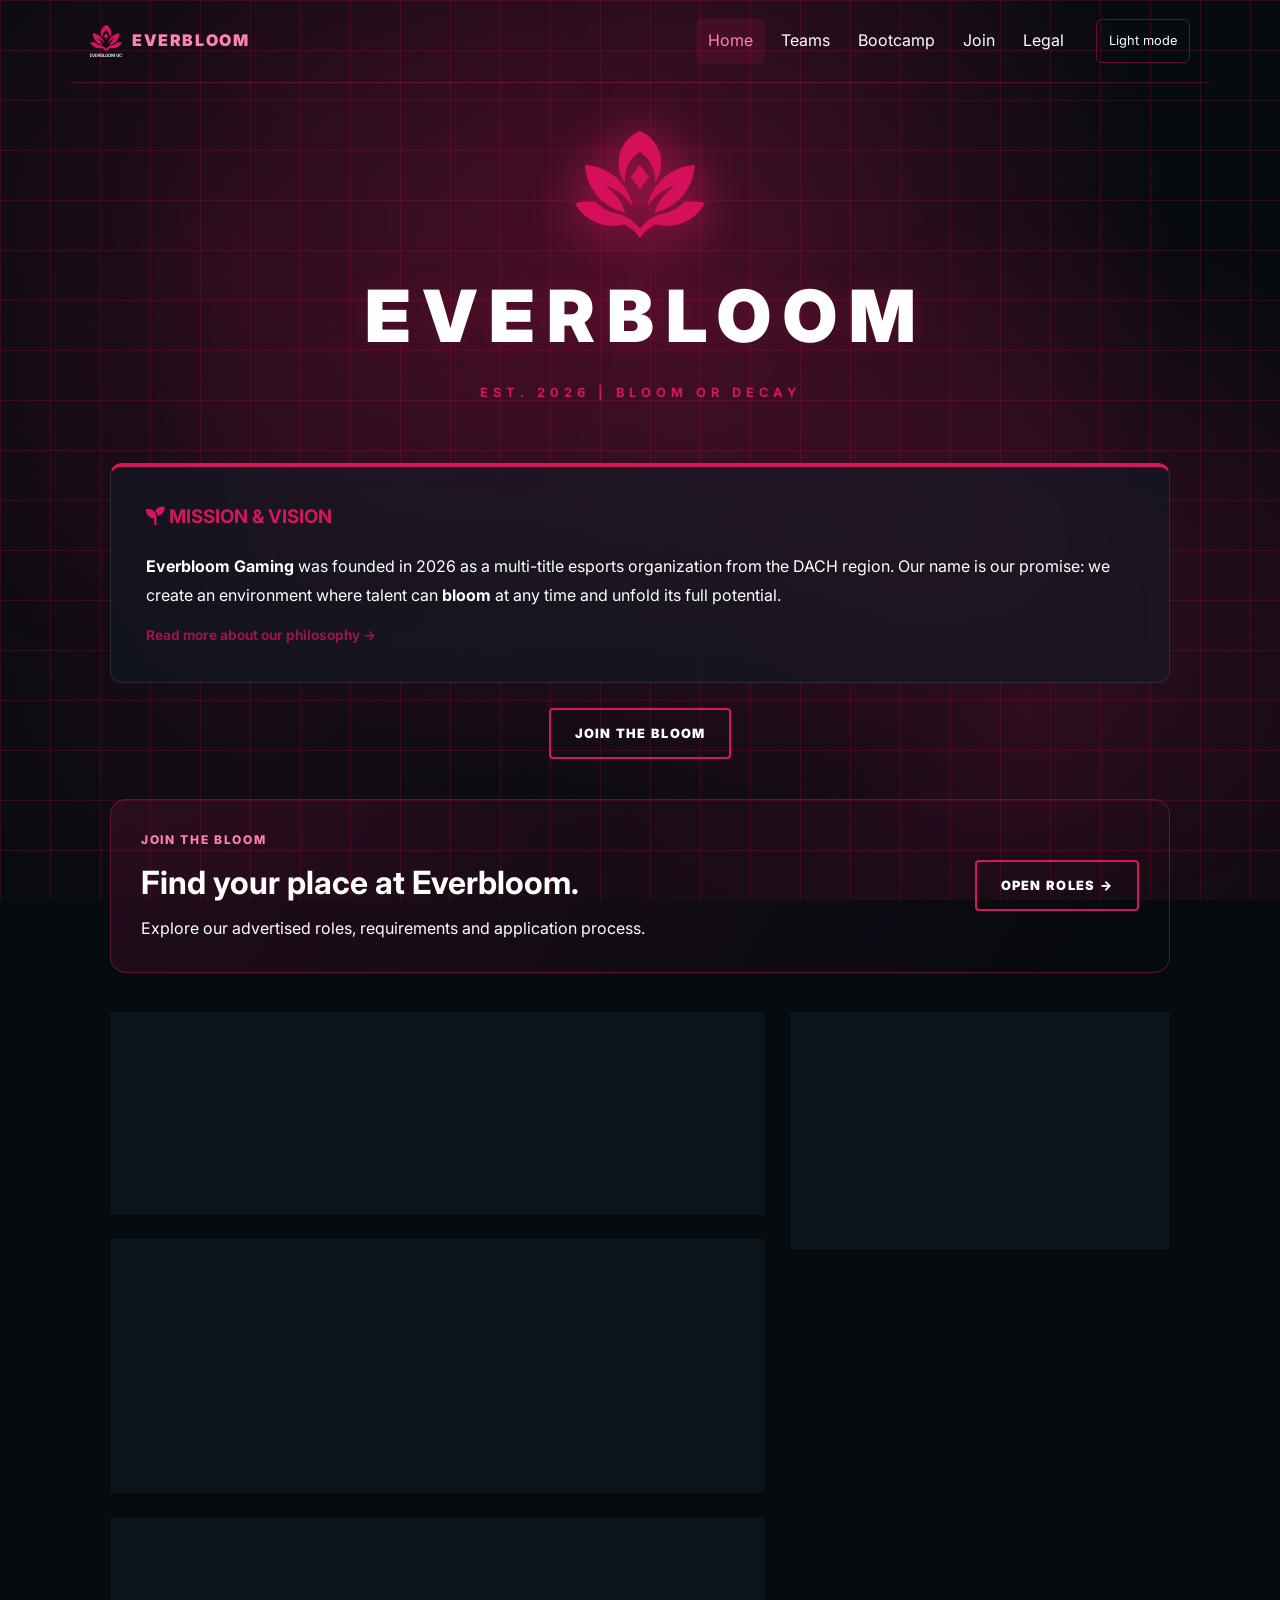
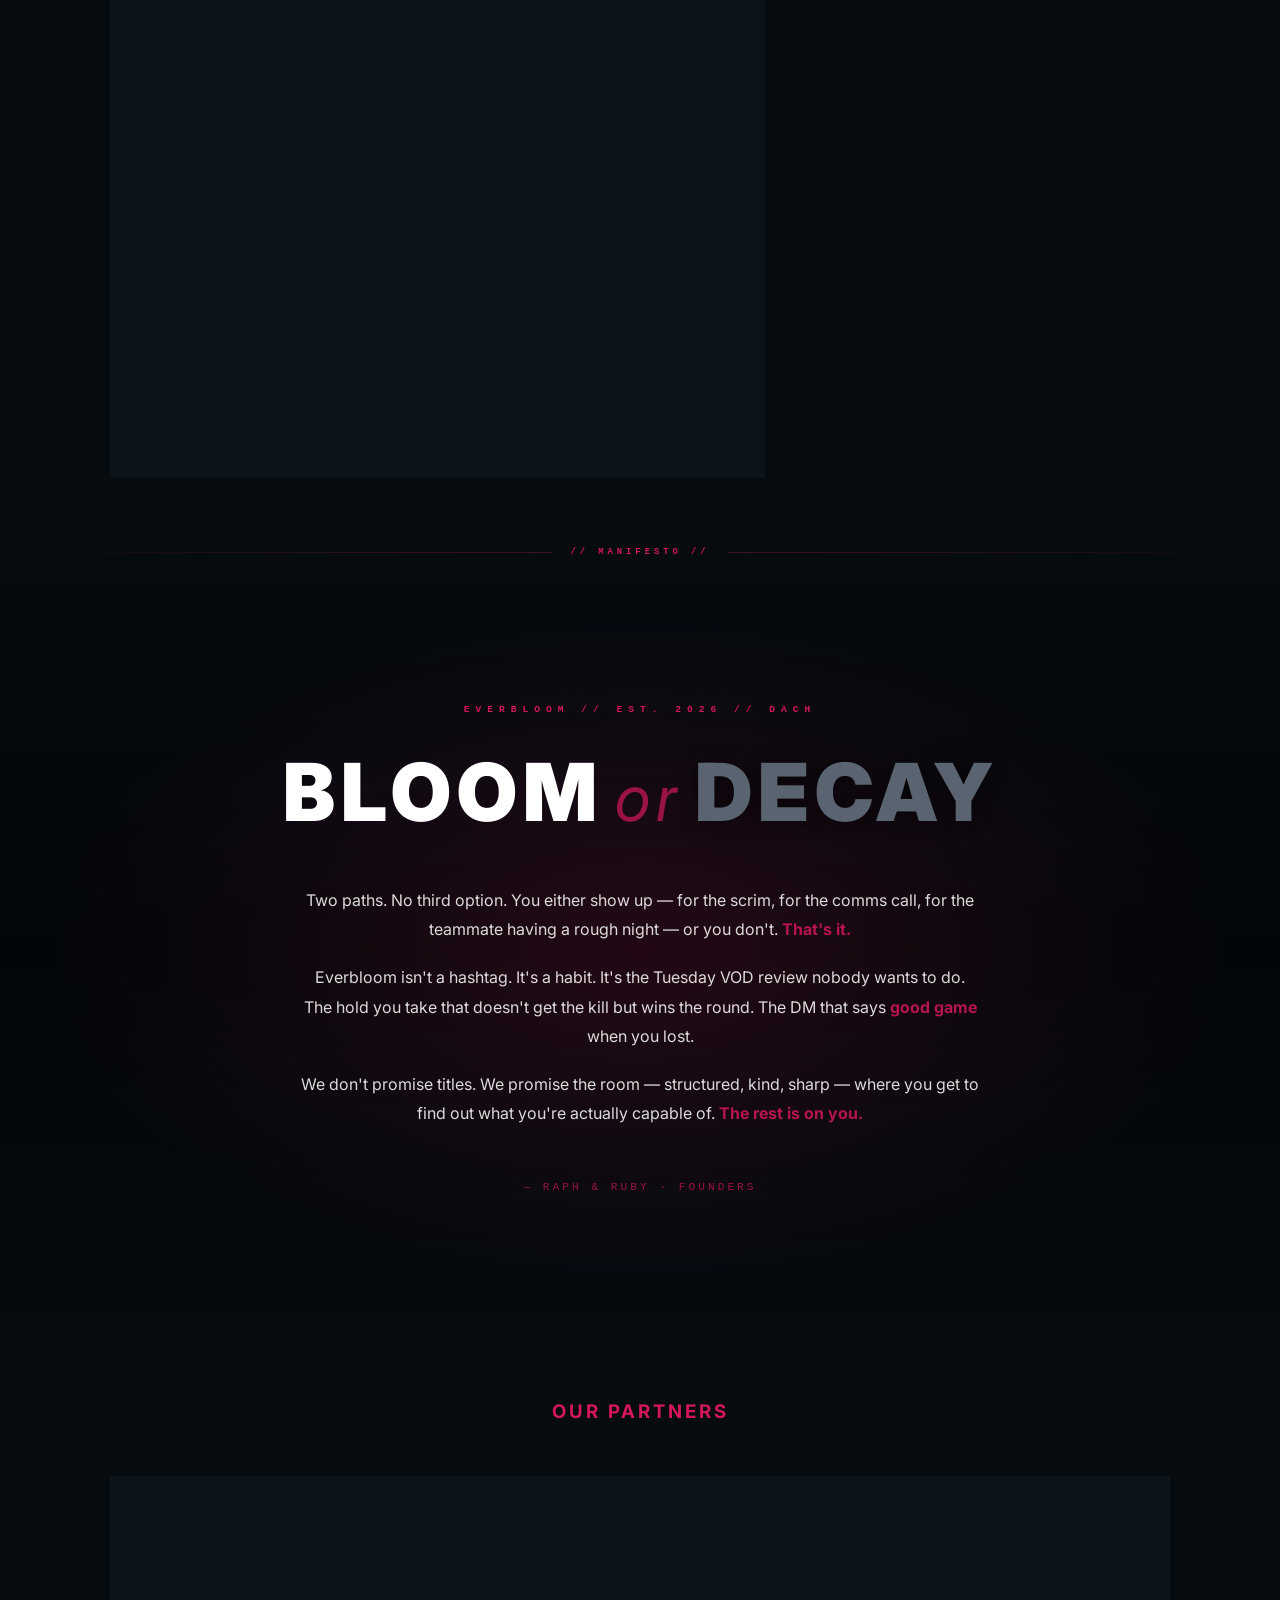
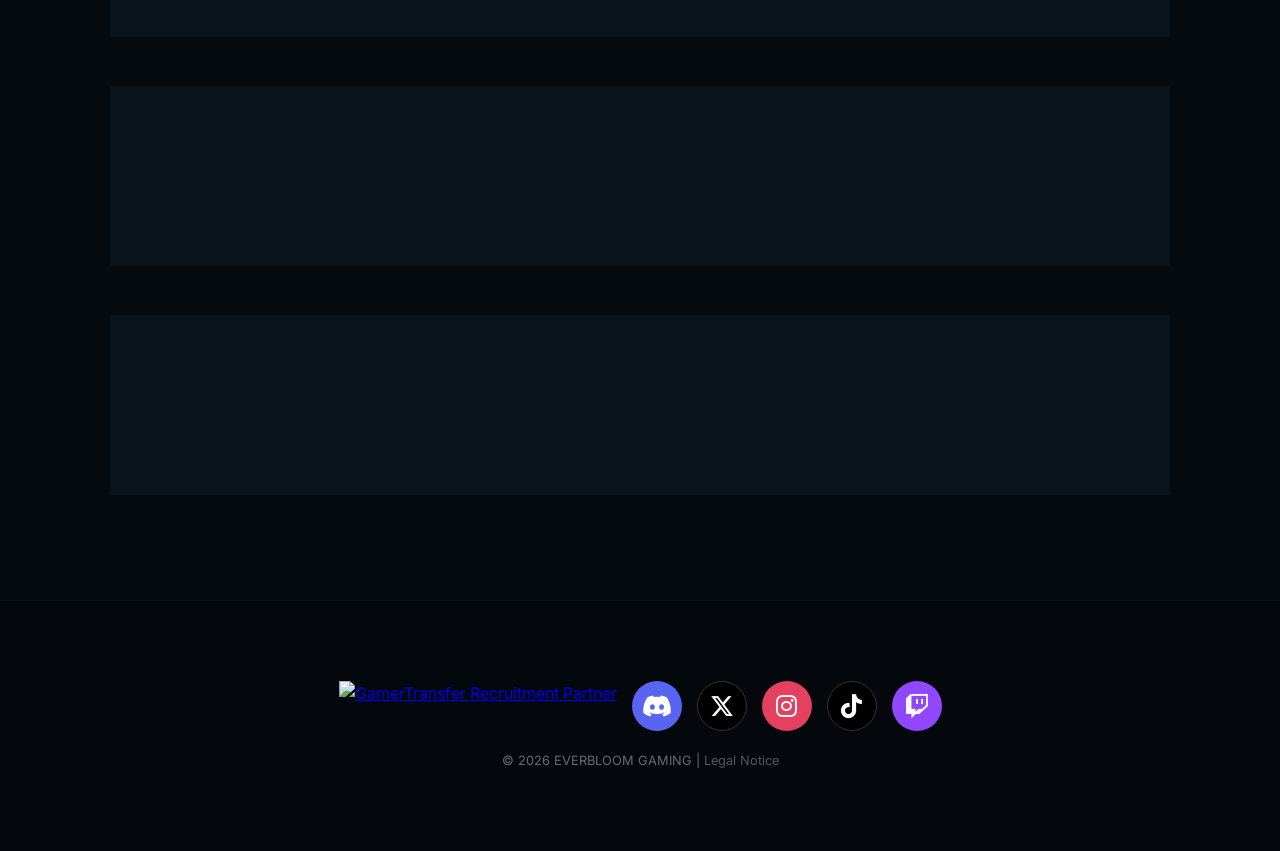
==== index.html @ 2a45d88b "Update fetch request payload structure Refactor payload structure for fetch request in index.html." ====
<!DOCTYPE html>

<html lang="en">
<head>
<meta charset="utf-8"/>
<meta content="width=device-width, initial-scale=1.0" name="viewport"/>
<meta content="EVERBLOOM — a growing esports org from the DACH region. Competing in Valorant,  and beyond. Join the Bloom." name="description"/>
<meta content="#d4175b" name="theme-color"/>
<title>EVERBLOOM | Esports Org 🌸</title>
<link href="everbloomlogo.svg" rel="icon" type="image/svg+xml"/>
<link href="everbloomlogo.svg" rel="shortcut icon"/>
<link href="everbloomlogo.svg" rel="apple-touch-icon"/>
<link href="https://fonts.googleapis.com" rel="preconnect"/>
<link crossorigin="" href="https://fonts.gstatic.com" rel="preconnect"/>
<link href="https://cdnjs.cloudflare.com" rel="preconnect"/>
<link href="https://cdnjs.cloudflare.com/ajax/libs/font-awesome/6.5.1/css/all.min.css" rel="stylesheet"/>
<link href="https://fonts.googleapis.com/css2?family=Inter:wght@400;700;900&amp;display=swap" rel="stylesheet"/>
<style>
:root {
    --primary: #d4175b;
    --bg: #060b10;
    --card-bg: rgba(17, 27, 36, 0.6);
    --text: #ffffff;
    --nav-bg: rgba(6, 11, 16, 0.98);
    --card-gradient: #060b10;
    --card-gradient-mobile: #050810;
    --player-card-bg: #050810;
    --footer-bg: rgba(0,0,0,0.3);
    --footer-border: rgba(255,255,255,0.05);
    --bottom-nav-bg: rgba(6, 11, 16, 0.97);
    --bottom-nav-border: rgba(212, 23, 91, 0.3);
    --bottom-nav-text: rgba(255,255,255,0.5);
    --splash-bg: #060b10;
    --splash-text: #ffffff;
    --link-icon-color: white;
    --grid-opacity: 0.18;
    --grid-radial1: 0.35;
    --grid-radial2: 0.15;
    --grid-radial3: 0.10;
    --video-overlay: rgba(6,11,16,0.95);
    --color-x: #000000;
    --color-insta: #E4405F;
    --color-tiktok: #000000;
    --color-twitch: #9146FF;
    --color-discord: #5865F2;
    --rank-bronze: #824a33;
    --rank-silver: #ced4da;
    --rank-gold: #ffcf4b;
    --rank-ascendant: #22a970;
    --rank-immortal: #b92f41;
    --rank-diamond: #b784f2;
    --rank-platinum: #38b6ff;
    --rank-radiant: #ffeaae;
    --rank-diamond-glow: rgba(183, 132, 242, 0.5);
}

[data-theme="light"] {
    --bg: #faf5f7;
    --card-bg: rgba(255, 255, 255, 0.9);
    --text: #1a0a12;
    --nav-bg: rgba(250, 245, 247, 0.98);
    --card-gradient: #faf5f7;
    --card-gradient-mobile: #f9f0f5;
    --player-card-bg: #f0e4ec;
    --footer-bg: rgba(212, 23, 91, 0.04);
    --footer-border: rgba(212, 23, 91, 0.12);
    --bottom-nav-bg: rgba(250, 245, 247, 0.97);
    --bottom-nav-border: rgba(212, 23, 91, 0.2);
    --bottom-nav-text: rgba(26, 10, 18, 0.45);
    --splash-bg: #faf5f7;
    --splash-text: #1a0a12;
    --link-icon-color: #2a1020;
    --grid-opacity: 0.07;
    --grid-radial1: 0.10;
    --grid-radial2: 0.05;
    --grid-radial3: 0.04;
    --video-overlay: rgba(250,245,247,0.93);
}

body, .nav-overlay, .player-card, footer, #bottom-nav, #splash { transition: background 0.35s ease, background-color 0.35s ease, color 0.35s ease; }

* { box-sizing: border-box; margin: 0; padding: 0; }
html { scroll-behavior: smooth; }

body {
    width: 100%; overflow-x: hidden; background-color: var(--bg);
    color: var(--text); font-family: 'Inter', sans-serif;
    background-image:
        linear-gradient(rgba(212, 23, 91, var(--grid-opacity)) 1px, transparent 1px),
        linear-gradient(90deg, rgba(212, 23, 91, var(--grid-opacity)) 1px, transparent 1px),
        radial-gradient(circle at 50% 30%, rgba(212, 23, 91, var(--grid-radial1)) 0%, transparent 60%),
        radial-gradient(circle at 80% 80%, rgba(212, 23, 91, var(--grid-radial2)) 0%, transparent 40%),
        radial-gradient(circle at 20% 70%, rgba(212, 23, 91, var(--grid-radial3)) 0%, transparent 35%);
    background-size: 50px 50px, 50px 50px, 100% 100%, 100% 100%, 100% 100%;
    background-attachment: fixed;
}

body::before {
    content: ""; position: fixed; top: 0; left: 0; width: 100%; height: 100%;
    background: radial-gradient(circle at 15% 25%, rgba(212, 23, 91, 0.12) 0%, transparent 35%),
                radial-gradient(circle at 85% 60%, rgba(212, 23, 91, 0.10) 0%, transparent 30%);
    animation: orb-pulse 12s ease-in-out infinite alternate;
    pointer-events: none; z-index: -1;
}
@keyframes orb-pulse { 0% { opacity: 0.5; transform: scale(1); } 100% { opacity: 1; transform: scale(1.08); } }

body::after {
    content: ""; position: fixed; top: 0; left: 0; width: 100%; height: 100%;
    background: linear-gradient(to bottom, transparent 0%, rgba(212, 23, 91, 0.07) 50%, transparent 100%);
    background-size: 100% 180px; animation: scanline 10s linear infinite;
    pointer-events: none; z-index: 999;
}
@keyframes scanline { 0% { background-position: 0 -180px; } 100% { background-position: 0 100vh; } }

::-webkit-scrollbar { width: 8px; }
::-webkit-scrollbar-track { background: var(--bg); }
::-webkit-scrollbar-thumb { background: var(--primary); border-radius: 10px; }

#video-bg { position: fixed; top: 50%; left: 50%; min-width: 100%; min-height: 100%; z-index: -2; transform: translateX(-50%) translateY(-50%); object-fit: cover; filter: brightness(0.12); }
.video-overlay { position: fixed; top: 0; left: 0; width: 100%; height: 100%; background: radial-gradient(circle, rgba(6,11,16,0.1), var(--video-overlay)); z-index: -1; }
#particle-canvas { position: fixed; top: 0; left: 0; width: 100%; height: 100%; pointer-events: none; z-index: 1; }

.nav-toggle { position: fixed; top: 20px; left: 20px; z-index: 1001; background: var(--primary); border: none; width: 45px; height: 45px; border-radius: 5px; cursor: pointer; display: flex; flex-direction: column; align-items: center; justify-content: center; gap: 5px; }
.nav-toggle span { display: block; width: 22px; height: 2px; background: white; transition: 0.3s cubic-bezier(0.4, 0, 0.2, 1); position: relative; }
.nav-toggle.open span:nth-child(1) { transform: translateY(7px) rotate(45deg); }
.nav-toggle.open span:nth-child(2) { opacity: 0; transform: translateX(-10px); }
.nav-toggle.open span:nth-child(3) { transform: translateY(-7px) rotate(-45deg); }

.nav-overlay { position: fixed; top: 0; left: -300px; width: 280px; height: 100vh; background: var(--nav-bg); backdrop-filter: blur(25px); z-index: 1000; transition: left 0.5s ease, background 0.35s ease; display: flex; flex-direction: column; padding: 100px 30px 40px; border-right: 1px solid rgba(212, 23, 91, 0.2); }
.nav-overlay.active { left: 0; }
.nav-overlay a { font-size: 1.5rem; color: var(--text); text-decoration: none; text-transform: uppercase; font-weight: 900; margin: 15px 0; cursor: pointer; transition: color 0.3s ease, transform 0.3s ease; letter-spacing: 2px; }
.nav-overlay a:hover { color: var(--primary); text-shadow: 0 0 15px var(--primary); transform: translateX(10px); }
.nav-overlay a.nav-active { color: var(--primary); text-shadow: 0 0 15px var(--primary); }

#theme-toggle { position: fixed; top: 20px; right: 20px; z-index: 1002; background: var(--primary); border: none; width: 45px; height: 45px; border-radius: 50%; cursor: pointer; display: flex; align-items: center; justify-content: center; color: white; font-size: 1.1rem; box-shadow: 0 0 15px rgba(212, 23, 91, 0.4); transition: transform 0.3s, box-shadow 0.3s; }
#theme-toggle:hover { transform: scale(1.1) rotate(20deg); box-shadow: 0 0 25px var(--primary); }

header { padding: 100px 20px 40px; display: flex; flex-direction: column; align-items: center; justify-content: center; text-align: center; width: 100%; }
.logo-main { width: 130px; filter: drop-shadow(0 0 25px var(--primary)); margin-bottom: 20px; transition: transform 0.3s ease; cursor: pointer; display: block; }

.glitch-text { font-size: clamp(2.5rem, 8vw, 4.5rem); font-weight: 900; text-transform: uppercase; position: relative; display: inline-block; letter-spacing: 12px; padding-left: 12px; color: var(--text); animation: glitch 500ms infinite; margin: 0 auto; }
@keyframes glitch {
    0%   { text-shadow: 0.05em 0 0 rgba(255,0,0,0.75), -0.05em -0.025em 0 rgba(0,255,0,0.75), -0.025em 0.05em 0 rgba(0,0,255,0.75); }
    14%  { text-shadow: 0.05em 0 0 rgba(255,0,0,0.75), -0.05em -0.025em 0 rgba(0,255,0,0.75), -0.025em 0.05em 0 rgba(0,0,255,0.75); }
    15%  { text-shadow: -0.05em -0.025em 0 rgba(255,0,0,0.75), 0.025em 0.025em 0 rgba(0,255,0,0.75), -0.05em -0.05em 0 rgba(0,0,255,0.75); }
    49%  { text-shadow: -0.05em -0.025em 0 rgba(255,0,0,0.75), 0.025em 0.025em 0 rgba(0,255,0,0.75), -0.05em -0.05em 0 rgba(0,0,255,0.75); }
    50%  { text-shadow: 0.025em 0.05em 0 rgba(255,0,0,0.75), 0.05em 0 0 rgba(0,255,0,0.75), 0 -0.05em 0 rgba(0,0,255,0.75); }
    99%  { text-shadow: 0.025em 0.05em 0 rgba(255,0,0,0.75), 0.05em 0 0 rgba(0,255,0,0.75), 0 -0.05em 0 rgba(0,0,255,0.75); }
    100% { text-shadow: -0.025em 0 0 rgba(255,0,0,0.75), -0.025em -0.025em 0 rgba(0,255,0,0.75), -0.025em -0.05em 0 rgba(0,255,0,0.75); }
}

.container { max-width: 1100px; margin: auto; padding: 20px; }
.info-card { background: var(--card-bg); padding: 35px; border-radius: 12px; border: 1px solid rgba(255, 255, 255, 0.1); border-top: 4px solid var(--primary); margin-bottom: 25px; backdrop-filter: blur(15px); transition: background 0.35s ease; }
.info-card h3 { margin-top: 0; color: var(--primary); text-transform: uppercase; margin-bottom: 20px; }
[data-theme="light"] .info-card { border-color: rgba(212, 23, 91, 0.15); }

.apply-container { text-align: center; margin: 20px 0 40px; }
.apply-btn { display: inline-block; background: transparent; color: var(--text); padding: 18px 45px; border-radius: 4px; text-decoration: none; font-weight: 900; text-transform: uppercase; letter-spacing: 3px; transition: background 0.4s, color 0.4s, box-shadow 0.4s, transform 0.4s; border: 2px solid var(--primary); cursor: pointer; }
.apply-btn:hover { background: var(--primary); color: white !important; box-shadow: 0 0 35px var(--primary); transform: scale(1.05); }

.home-grid { display: grid; grid-template-columns: 1fr 380px; gap: 25px; align-items: start; }
@media (max-width: 1000px) { .home-grid { grid-template-columns: 1fr; } }

.partners-list { display: flex; flex-direction: column; gap: 25px; width: 100%; }
.partner-card-long { display: flex; align-items: center; justify-content: space-between; gap: 30px; text-align: left; }
@media (max-width: 768px) { .partner-card-long { flex-direction: column; text-align: center; } }

.roster-grid-container { display: flex; flex-direction: column; gap: 20px; align-items: center; width: 100%; }
.roster-row-top, .roster-row-bottom { display: grid; grid-template-columns: repeat(3, 1fr); gap: 20px; width: 100%; }
.roster-2nd-row { grid-template-columns: repeat(2, 1fr); width: 66%; }
.raph-container { display:grid; grid-template-columns:1fr; gap:20px; width:33%; margin:0 auto; }
@media (max-width: 850px) { .raph-container { width:100%; } }
@media (max-width: 768px) { .roster-teaser-grid { grid-template-columns: 1fr !important; } }

@media (max-width: 850px) { .roster-row-top, .roster-row-bottom, .roster-2nd-row { grid-template-columns: 1fr; width: 100%; } }

.management-grid { display: grid; grid-template-columns: repeat(auto-fit, minmax(280px, 1fr)); gap: 30px; width: 100%; max-width: 900px; justify-items: center; }

.player-card { background: var(--player-card-bg); border-radius: 10px; min-height: 420px; position: relative; overflow: hidden; border: 1px solid rgba(212, 23, 91, 0.25); transition: border-color 0.4s, box-shadow 0.4s, background 0.35s; width: 100%; isolation: isolate; box-shadow: 0 0 0 2px rgba(0,0,0,0.8), inset 0 0 40px rgba(0,0,0,0.95); }
.player-img { position: absolute; top: 0; left: 0; width: 100%; height: 100%; object-fit: cover; opacity: 0.35; z-index: 1; transition: 0.5s; }
.player-card:hover .player-img { opacity: 0.5; transform: scale(1.05); }
[data-theme="light"] .player-card { box-shadow: 0 4px 20px rgba(212,23,91,0.1), inset 0 0 40px rgba(255,255,255,0.3); }
[data-theme="light"] .player-img { opacity: 0.55; }
[data-theme="light"] .player-card:hover .player-img { opacity: 0.7; }

#reyna-special { position: absolute; top: 35%; left: 50%; transform: translate(-50%, -50%) scale(1.4); width: 100%; height: 100%; object-fit: contain; opacity: 0.45; z-index: 1; transition: 0.5s ease; }
.player-card:hover #reyna-special { transform: translate(-50%, -50%) scale(1.55); opacity: 0.6; }
[data-theme="light"] #reyna-special { opacity: 0.6; }

.card-content { position: absolute; bottom: 0; width: 100%; padding: 20px; background: linear-gradient(transparent, var(--card-gradient) 85%); z-index: 10; transition: background 0.35s ease; }
.player-links { display: flex; gap: 12px; align-items: center; margin-top: 10px; }
.tracker-icon { height: 18px; filter: brightness(1.2); transition: 0.3s; }
.player-link-icon { color: var(--link-icon-color); font-size: 1.1rem; transition: color 0.3s; text-decoration: none; }
.player-link-icon:hover { color: var(--primary); }

.rank-tag { padding: 5px 12px; border-radius: 4px; font-size: 0.7rem; border: 1px solid; font-weight: 800; display: inline-block; margin: 8px 0; text-transform: uppercase; }
.rank-bronze   { color: var(--rank-bronze);   border-color: var(--rank-bronze);   box-shadow: 0 0 10px var(--rank-bronze); }
.rank-silver   { color: var(--rank-silver);   border-color: var(--rank-silver);   box-shadow: 0 0 10px var(--rank-silver); }
.rank-gold     { color: var(--rank-gold);     border-color: var(--rank-gold);     box-shadow: 0 0 10px var(--rank-gold); }
.rank-diamond  { color: var(--rank-diamond);  border-color: var(--rank-diamond);  box-shadow: 0 0 15px var(--rank-diamond-glow); text-shadow: 0 0 5px var(--rank-diamond-glow); }
.rank-platinum { color: var(--rank-platinum); border-color: var(--rank-platinum); box-shadow: 0 0 10px var(--rank-platinum); }
.rank-ascendant{ color: var(--rank-ascendant);border-color: var(--rank-ascendant);box-shadow: 0 0 10px var(--rank-ascendant); }
.rank-immortal { color: var(--rank-immortal); border-color: var(--rank-immortal); box-shadow: 0 0 10px var(--rank-immortal); }
.rank-radiant  { color: var(--rank-radiant);  border-color: var(--rank-radiant);  box-shadow: 0 0 10px var(--rank-radiant); }

footer { text-align: center; padding: 60px 20px; background: var(--footer-bg); border-top: 1px solid var(--footer-border); }
.footer-socials { display: flex; justify-content: center; gap: 15px; margin-bottom: 20px; flex-wrap: wrap; }
.soc-link { width: 50px; height: 50px; display: flex; align-items: center; justify-content: center; border-radius: 50%; color: white; text-decoration: none; font-size: 1.5rem; transition: 0.3s; }
.sl-discord { background: var(--color-discord); }
.sl-x        { background: var(--color-x); border: 1px solid #333; }
.sl-insta    { background: var(--color-insta); }
.sl-tiktok   { background: var(--color-tiktok); border: 1px solid #333; }
.sl-twitch   { background: var(--color-twitch); }

.reveal { opacity: 0; transform: translateY(30px); transition: all 0.8s cubic-bezier(0.2, 0.8, 0.2, 1); }
.reveal.active { opacity: 1; transform: translateY(0); }
.page-section { display: block; padding: 60px 0; }
#home { min-height: 100vh; padding-top: 0; }

@media (max-width: 600px) {
    header { padding: 80px 15px 30px; }
    .logo-main { width: 90px; }
    .glitch-text { font-size: clamp(1.8rem, 11vw, 3rem); letter-spacing: 6px; }
    .container { padding: 12px; }
    .info-card { padding: 20px 16px; }
    .apply-btn { padding: 14px 28px; font-size: 0.8rem; letter-spacing: 2px; }
    .home-grid { grid-template-columns: 1fr !important; gap: 15px; }
    .player-card { display: flex !important; flex-direction: row !important; min-height: 130px !important; max-height: 145px !important; overflow: hidden; }
    .player-img { position: relative !important; top: auto !important; left: auto !important; width: 120px !important; height: 145px !important; object-fit: cover !important; object-position: top center !important; flex-shrink: 0 !important; opacity: 0.95 !important; transform: none !important; }
    #reyna-special { position: relative !important; top: auto !important; left: auto !important; transform: none !important; width: 120px !important; height: 145px !important; object-fit: cover !important; object-position: top center !important; flex-shrink: 0 !important; opacity: 0.95 !important; }
    .card-content { position: relative !important; background: linear-gradient(to right, var(--card-gradient-mobile) 50%, rgba(5,8,16,0.85)) !important; display: flex !important; flex-direction: column !important; justify-content: center !important; padding: 12px 14px !important; flex: 1 !important; width: auto !important; z-index: 10; }
    .player-links { margin-top: 5px; }
    .card-content small { font-size: 0.58rem; }
    .rank-tag { font-size: 0.62rem; padding: 2px 7px; margin: 4px 0; }
    .player-card .card-content[style*="top:0"] { position: relative !important; background: linear-gradient(135deg, rgba(212,23,91,0.1), rgba(5,8,16,0.98)) !important; padding: 10px 12px !important; justify-content: center !important; min-height: 130px; }
    .player-card .card-content[style*="top:0"] .apply-btn { padding: 6px 12px !important; font-size: 0.6rem !important; margin-top: 6px !important; letter-spacing: 1px !important; }
    .player-card .card-content[style*="top:0"] div[style*="font-size:1.4rem"],
    .player-card .card-content[style*="top:0"] div[style*="font-size: 1.4rem"] { font-size: 1rem !important; }
    .player-card .card-content[style*="top:0"] div[style*="font-size:0.75rem"] { font-size: 0.65rem !important; margin-bottom: 4px !important; }
    .roster-row-top, .roster-row-bottom, .roster-2nd-row { grid-template-columns: 1fr !important; width: 100% !important; }
    .management-grid { grid-template-columns: 1fr; max-width: 100%; }
    .partner-card-long { flex-direction: column; text-align: center; gap: 15px; }
    .partner-card-long img { max-width: 130px !important; }
    .footer-socials { gap: 10px; }
    .soc-link { width: 42px; height: 42px; font-size: 1.2rem; }
    .page-section { padding: 40px 0; }
    .nav-overlay { width: 100%; left: -100%; }
    .nav-overlay.active { left: 0; }
    .nav-overlay a { font-size: 1.3rem; }
    #theme-toggle { width: 38px; height: 38px; font-size: 0.9rem; top: 16px; right: 16px; }
}

@media (max-width: 600px) {
    [data-theme="light"] .card-content { background: linear-gradient(to right, var(--card-gradient-mobile) 50%, rgba(250,245,247,0.85)) !important; }
    [data-theme="light"] .player-card .card-content[style*="top:0"] { background: linear-gradient(135deg, rgba(212,23,91,0.08), rgba(250,245,247,0.98)) !important; }
}

/* ========== NEW SPLASH WITH PETALS ========== */
#splash { position: fixed; inset: 0; z-index: 9999; background: radial-gradient(ellipse at 50% 50%, #1a0a16 0%, #060b10 70%); display: flex; flex-direction: column; align-items: center; justify-content: center; transition: opacity 0.8s ease, visibility 0.8s ease; }
#splash.hidden { opacity: 0; visibility: hidden; }
#splash canvas { position: absolute; inset: 0; z-index: 1; }
#splash .vign { position: absolute; inset: 0; z-index: 2; pointer-events: none; background: radial-gradient(circle at 50% 50%, transparent 30%, rgba(0, 0, 0, .55) 100%); }
#splash .splash-center { position: relative; z-index: 5; display: flex; flex-direction: column; align-items: center; opacity: 0; animation: splash-fade-in 1.4s .4s forwards; }
#splash .splash-logo { width: 120px; filter: drop-shadow(0 0 40px var(--primary)); animation: splash-bloom 1.6s cubic-bezier(.2, .8, .2, 1) .2s both; }
#splash .splash-title { font-size: 2.5rem; margin-top: 28px; letter-spacing: 14px; font-weight: 900; text-transform: uppercase; opacity: 0; animation: splash-up .8s .8s forwards; }
#splash .splash-sub { color: var(--primary); letter-spacing: 5px; font-weight: bold; font-size: 0.8rem; margin-top: 12px; opacity: 0; animation: splash-up .8s 1s forwards; }
#splash .splash-bar { width: 240px; height: 3px; background: rgba(212, 23, 91, .15); margin-top: 30px; border-radius: 2px; overflow: hidden; opacity: 0; animation: splash-up .5s 1.2s forwards; }
#splash .splash-bar::after { content: ""; display: block; height: 100%; width: 0; background: var(--primary); box-shadow: 0 0 12px var(--primary); animation: splash-load 1.8s 1.3s ease-out forwards; }
@keyframes splash-bloom { 0% { transform: scale(.3) rotate(-30deg); opacity: 0; filter: drop-shadow(0 0 0 var(--primary)); } 60% { transform: scale(1.1) rotate(8deg); opacity: 1; } 100% { transform: scale(1) rotate(0); } }
@keyframes splash-fade-in { to { opacity: 1; } }
@keyframes splash-up { from { opacity: 0; transform: translateY(8px); } to { opacity: 1; transform: translateY(0); } }
@keyframes splash-load { to { width: 100%; } }

#back-to-top { position: fixed; bottom: 90px; right: 20px; z-index: 1002; width: 44px; height: 44px; border-radius: 50%; background: var(--primary); border: none; color: white; font-size: 1.2rem; cursor: pointer; display: flex; align-items: center; justify-content: center; opacity: 0; transform: translateY(20px); transition: 0.3s ease; pointer-events: none; box-shadow: 0 0 15px var(--primary); }
#back-to-top.visible { opacity: 1; transform: translateY(0); pointer-events: all; }
#back-to-top:hover { transform: translateY(-3px); box-shadow: 0 0 25px var(--primary); }

#bottom-nav { display: none; position: fixed; bottom: 0; left: 0; width: 100%; z-index: 1002; background: var(--bottom-nav-bg); backdrop-filter: blur(20px); border-top: 1px solid var(--bottom-nav-border); padding: 8px 0 calc(8px + env(safe-area-inset-bottom)); }
#bottom-nav ul { display: flex; justify-content: space-around; list-style: none; margin: 0; padding: 0; }
#bottom-nav ul li a { display: flex; flex-direction: column; align-items: center; gap: 3px; color: var(--bottom-nav-text); text-decoration: none; font-size: 0.6rem; font-weight: 700; letter-spacing: 1px; text-transform: uppercase; transition: 0.3s; }
#bottom-nav ul li a i { font-size: 1.2rem; }
#bottom-nav ul li a.active, #bottom-nav ul li a:hover { color: var(--primary); }
#bottom-nav ul li a.active i { text-shadow: 0 0 10px var(--primary); }
@media (max-width: 768px) { #bottom-nav { display: block; } #back-to-top { bottom: 80px; } body { padding-bottom: 65px; } .nav-toggle { display: none; } }

.typing-cursor { display: inline-block; width: 2px; height: 0.9em; background: var(--primary); margin-left: 2px; animation: blink 0.7s step-end infinite; vertical-align: middle; }
@keyframes blink { 50% { opacity: 0; } }

#bg-shapes { position: fixed; top: 0; left: 0; width: 100%; height: 100%; pointer-events: none; z-index: 0; overflow: hidden; }
.bg-shape { position: absolute; border: 1px solid rgba(212,23,91,0.18); fill: none; }
.shape-sq1 { width: 120px; height: 120px; top: 15%; left: 8%; animation: rot-cw 20s linear infinite; transform-origin: center; }
.shape-sq2 { width: 80px; height: 80px; top: 15%; left: 8%; border-color: rgba(212,23,91,0.1); animation: rot-ccw 28s linear infinite; transform-origin: center; }
.shape-sq3 { width: 200px; height: 200px; top: 8%; left: 2%; border-color: rgba(212,23,91,0.06); animation: rot-cw 45s linear infinite; transform-origin: center; }
.shape-sq4 { width: 100px; height: 100px; top: 60%; right: 5%; animation: rot-ccw 22s linear infinite; transform-origin: center; }
.shape-sq5 { width: 60px; height: 60px; top: 60%; right: 5%; border-color: rgba(212,23,91,0.1); animation: rot-cw 16s linear infinite; transform-origin: center; }
.shape-sq6 { width: 160px; height: 160px; top: 55%; right: 2%; border-color: rgba(212,23,91,0.06); animation: rot-ccw 38s linear infinite; transform-origin: center; }
.shape-ring { width: 300px; height: 300px; border-radius: 50%; border-color: rgba(212,23,91,0.07); border-style: dashed; top: 50%; left: 50%; margin-left: -150px; margin-top: -150px; animation: rot-cw 60s linear infinite; transform-origin: center; }
@keyframes rot-cw  { from { transform: rotate(0deg); } to { transform: rotate(360deg); } }
@keyframes rot-ccw { from { transform: rotate(0deg); } to { transform: rotate(-360deg); } }
     
/* ========== TIMELINE ========== */
.timeline{position:relative;padding:20px 0}
.timeline::before{content:"";position:absolute;left:50%;top:0;bottom:0;width:2px;
  background:linear-gradient(to bottom,transparent,var(--primary) 10%,var(--primary) 90%,transparent);
  transform:translateX(-50%)}
@media(max-width:760px){.timeline::before{left:30px}}
.tl-row{display:grid;grid-template-columns:1fr 80px 1fr;gap:0;margin-bottom:40px;align-items:center}
.tl-row:nth-child(odd) .tl-card{grid-column:1;text-align:right}
.tl-row:nth-child(even) .tl-card{grid-column:3}
.tl-row:nth-child(odd) .tl-spacer{grid-column:3}
.tl-row:nth-child(even) .tl-spacer{grid-column:1}
.tl-dot{grid-column:2;width:18px;height:18px;border-radius:50%;background:var(--primary);justify-self:center;
  box-shadow:0 0 0 4px var(--bg),0 0 16px var(--primary);position:relative;z-index:2}
.tl-card{background:var(--card-bg);border:1px solid rgba(212,23,91,.2);border-radius:8px;padding:22px;
  backdrop-filter:blur(10px)}
.tl-date{font-size:.7rem;color:var(--primary);letter-spacing:2px;font-weight:700;margin-bottom:6px;font-family:monospace}
.tl-title{font-weight:900;font-size:1rem;letter-spacing:1px;margin-bottom:6px}
.tl-desc{font-size:.82rem;opacity:.75;line-height:1.6}
@media(max-width:760px){
  .tl-row{grid-template-columns:60px 1fr;gap:18px;margin-bottom:30px}
  .tl-row .tl-card,.tl-row:nth-child(odd) .tl-card,.tl-row:nth-child(even) .tl-card{grid-column:2;text-align:left}
  .tl-row .tl-spacer{display:none}
  .tl-dot{grid-column:1;justify-self:center}
}

/* ========== MANIFESTO ========== */
.manifesto-section{padding:100px 20px;position:relative;overflow:hidden;text-align:center}
.manifesto-section::before{content:"";position:absolute;inset:0;
  background:radial-gradient(ellipse at center,rgba(212,23,91,.15) 0%,transparent 65%),
  linear-gradient(180deg,transparent,rgba(0,0,0,.4),transparent);z-index:-1}
.manifesto-stamp{font-size:.6rem;letter-spacing:6px;color:var(--primary);margin-bottom:30px;font-weight:700;font-family:monospace}
.manifesto-title{font-size:clamp(2.2rem,7vw,5rem);font-weight:900;letter-spacing:6px;line-height:1.1;margin-bottom:50px}
.manifesto-title .bloom{display:inline-block}
.manifesto-title .or-txt{font-style:italic;color:var(--primary);font-weight:400;font-size:.8em;margin:0 12px;opacity:.7}
.manifesto-title .decay{display:inline-block;color:#5a6470;text-shadow:0 0 18px rgba(0,0,0,.6)}
[data-theme="light"] .manifesto-title .decay{color:#aaa}
.manifesto-body{max-width:680px;margin:0 auto;font-size:1rem;line-height:1.85;opacity:.85}
.manifesto-body p+p{margin-top:18px}
.manifesto-body em{color:var(--primary);font-style:normal;font-weight:700}
.manifesto-sig{margin-top:50px;font-size:.7rem;letter-spacing:3px;color:var(--primary);opacity:.7;font-family:monospace}

/* ========== SECTION HEADER ========== */
.section-h{text-align:center;margin-bottom:50px}
.section-h .kicker{font-size:.65rem;letter-spacing:5px;color:var(--primary);font-weight:900;text-transform:uppercase;margin-bottom:12px}
.section-h h2{font-size:clamp(1.6rem,4vw,2.4rem);font-weight:900;letter-spacing:6px;text-transform:uppercase}
.section-h p{font-size:.9rem;opacity:.6;margin-top:14px;max-width:560px;margin-left:auto;margin-right:auto;line-height:1.7}

/* ========== DIVIDER ========== */
.glitch-divider{height:60px;display:flex;align-items:center;justify-content:center;overflow:hidden;position:relative}
.glitch-divider::before{content:"";position:absolute;left:0;right:0;top:50%;height:1px;
  background:linear-gradient(90deg,transparent,var(--primary),transparent);opacity:.35}
.glitch-divider span{font-size:.55rem;letter-spacing:4px;color:var(--primary);background:var(--bg);
  padding:0 18px;position:relative;font-weight:700;font-family:monospace}
</style>
<!-- BEGIN SHARED CSS -->
<style>
/* Shared mobile, navigation and editorial components. */
:root { --accent-accessible: #ff82b1; }
.unified-site { --primary: #d4175b; --text: #fff; --player-card-bg: #111b24; --content-muted: #c0c6ce; margin: 0; padding: 0; }
.unified-site *, .unified-site *::before, .unified-site *::after { box-sizing: border-box; }
.site-nav { max-width: 1140px; margin: auto; padding: 18px 20px; display: flex; flex-wrap: wrap; align-items: center; gap: 20px; border-bottom: 1px solid #d4175b55; position: relative; z-index: 10; }
.site-brand { display: flex; align-items: center; gap: 10px; font-weight: 900; letter-spacing: .1em; text-decoration: none; color: var(--accent-accessible); }
.site-nav-links { display: flex; flex-wrap: wrap; gap: 4px; margin-left: auto; }
.site-nav-links a { color: var(--text); text-decoration: none; padding: 10px 12px; border-radius: 6px; min-height: 44px; }
.site-nav-links a:hover, .site-nav-links a[aria-current] { background: #d4175b22; color: var(--accent-accessible); }
#site-theme { background: transparent; color: var(--text); border: 1px solid #d4175b77; border-radius: 6px; padding: 10px 12px; min-height: 44px; cursor: pointer; font: inherit; font-size: .8rem; }
.unified-site .container { width: min(100%,1100px); }
.unified-site header { padding-top: 48px !important; }
.legal-page { background: var(--bg,#060b10); color: var(--text); }
.legal-page .container { width: min(calc(100% - 32px),900px); margin: 40px auto; padding: clamp(20px,5vw,40px); background: var(--player-card-bg); }
.legal-page h1 { font-size: clamp(1.7rem,5vw,2.5rem); }
.legal-page h1, .legal-page h2, .legal-page a { color: var(--accent-accessible); }
.legal-page .container a { color: var(--accent-accessible) !important; overflow-wrap: anywhere; }
.legal-page p, .legal-page li { color: var(--content-muted); }
.legal-page strong { color: var(--text); }
.legal-page .address-box { overflow-wrap: anywhere; font-size: 1rem; }
.legal-page footer { padding: 24px; color: var(--content-muted); }
.bootcamp-page .info-card { margin-bottom: 24px; }
[data-theme="light"] .unified-site { --text: #1a0a12; --player-card-bg: #fff; --content-muted: #514550; --bg: #faf5f7; }
[data-theme="light"] .opening, [data-theme="light"] .application-steps li { background: #fff; }
[data-theme="light"] .join-hero > p:not(.eyebrow) { color: var(--content-muted); }
@media(max-width:700px) {
 .site-nav { gap: 10px; padding: 12px; }
 .site-brand { font-size: .9rem; }
 .site-nav-links { order: 3; flex: 1 0 100%; margin: 0; justify-content: space-between; gap: 0; }
 .site-nav-links a { padding: 10px 8px; font-size: .8rem; }
 #site-theme { margin-left: auto; }
 .unified-site header { padding-top: 32px !important; }
}
[data-theme="light"] { --accent-accessible: #a60c49; }
html { scroll-padding-top: 85px; }
body { line-height: 1.6; }
a, button, summary { -webkit-tap-highlight-color: transparent; }
a:focus-visible, button:focus-visible, summary:focus-visible, input:focus-visible, select:focus-visible { outline: 3px solid var(--accent-accessible); outline-offset: 5px; }
.skip-link { position: fixed; top: -100px; left: 16px; z-index: 9999; padding: 12px 20px; background: white; color: #111; }
.skip-link:focus { top: 12px; }
.reveal { opacity: 1; transform: none; }
.glitch-text { animation: none; text-shadow: 0 0 30px #d4175b33; }
header .logo-main { margin-left: auto; margin-right: auto; }
body::before, body::after, .bg-shape { animation: none !important; }
body::after { display: none; }
.nav-overlay { overflow-y: auto; overscroll-behavior: contain; height: 100dvh; padding-top: 80px; }
.nav-overlay > a { font-size: 1.1rem; margin: 8px 0; }
.nav-overlay a { min-height: 44px; display: inline-flex; align-items: center; }
.nav-overlay.active { box-shadow: 0 0 0 100vmax #0009; }
.nav-overlay[inert] { visibility: hidden; }
.nav-toggle { z-index: 1003; }
.eyebrow { color: var(--accent-accessible); font-weight: 800; letter-spacing: .14em; font-size: .75rem; text-transform: uppercase; }
.recruitment-teaser, .join-callout { border: 1px solid #d4175b66; border-radius: 16px; padding: 30px; background: linear-gradient(120deg,#d4175b22,transparent); margin: 25px 0 40px; }
.recruitment-teaser { display: flex; align-items: center; justify-content: space-between; gap: 24px; }
.recruitment-teaser h2 { font-size: clamp(1.4rem,4vw,2rem); margin: 8px 0; }
.apply-btn { white-space: normal; text-align: center; line-height: 1.5; font-size: .8rem; letter-spacing: .1em; padding: 14px 24px; }
.team-jump { display: flex; gap: 12px; flex-wrap: wrap; margin: 0 0 40px; }
.team-jump a { border: 1px solid #d4175b66; border-radius: 24px; padding: 10px 18px; color: var(--text); text-decoration: none; }
.team-jump a:hover { background: #d4175b33; }
.team-section { margin-bottom: 56px; scroll-margin-top: 30px; }
.team-heading { display: flex; flex-wrap: wrap; align-items: baseline; gap: 12px; justify-content: space-between; border-bottom: 1px solid #d4175b55; padding-bottom: 16px; margin-bottom: 24px; }
.team-heading h2 { font-size: 1.5rem; }
.team-heading span { color: var(--accent-accessible); font-size: .85rem; }
.team-grid { display: grid; grid-template-columns: repeat(3,minmax(0,1fr)); gap: 20px; }
.team-player { border: 1px solid #d4175b55; border-radius: 14px; overflow: hidden; background: var(--player-card-bg); }
.team-player > img { width: 100%; height: 210px; object-fit: contain; background: radial-gradient(ellipse at bottom,#d4175b33,transparent); }
.team-player-info { padding: 20px; }
.team-player h3 { font-size: 1.45rem; overflow-wrap: anywhere; }
.team-rank { display: inline-block; margin: 10px 0; border: 1px solid #d4175b66; padding: 3px 10px; border-radius: 5px; font-size: .8rem; }
.team-links { display: flex; flex-wrap: wrap; gap: 10px; }
.team-links a { display: inline-flex; align-items: center; min-height: 44px; padding: 0 12px; color: var(--accent-accessible); background: #d4175b11; border-radius: 6px; }
.simple-nav { max-width: 1100px; margin: auto; padding: 24px 20px; display: flex; align-items: center; justify-content: space-between; gap: 12px; border-bottom: 1px solid #d4175b44; }
.simple-nav a { color: var(--text); text-decoration: none; display: inline-block; padding: 10px; font-weight: 700; }
.simple-nav > a { color: var(--accent-accessible); letter-spacing: .1em; }
.simple-nav [aria-current] { border-bottom: 2px solid var(--primary); }
.join-hero { text-align: left; align-items: flex-start; padding: 70px 0 55px; }
.join-hero h1 { font-size: clamp(2.4rem,7vw,4.7rem); line-height: 1.1; letter-spacing: -.04em; margin: 18px 0 24px; }
.join-hero > p:not(.eyebrow) { max-width: 600px; color: #c0c6ce; margin-bottom: 28px; }
.opening { padding: clamp(24px,5vw,42px); border: 1px solid #d4175b77; border-radius: 16px; background: linear-gradient(120deg,#d4175b22,#111b24); }
.opening h2 { font-size: 2rem; margin: 8px 0 16px; }
.opening h3 { margin: 24px 0 10px; }
.opening ul { padding-left: 22px; margin-bottom: 28px; max-width: 700px; }
.opening li { margin-bottom: 8px; }
.application-steps, .join-faq { margin: 64px 0; }
.application-steps ol { display: grid; grid-template-columns: repeat(3,minmax(0,1fr)); gap: 30px; list-style-position: inside; margin-top: 24px; }
.application-steps li { padding: 24px; background: #111b24; border-radius: 12px; }
.application-steps h3 { margin: 12px 0; }
.join-faq details { border-bottom: 1px solid #d4175b44; padding: 20px 0; }
.join-faq summary { cursor: pointer; font-weight: 700; min-height: 44px; }
.join-faq a, .join-page footer a, .feed-notice a { color: var(--accent-accessible); }
.feed-notice { font-size: .85rem; margin-top: 16px; }
#ranks-updated { opacity: .8 !important; font-size: .8rem !important; }
@media(max-width: 700px) {
  body { background-attachment: scroll; }
  .team-grid { grid-template-columns: repeat(2,minmax(0,1fr)); gap: 12px; }
  .team-player > img { height: 150px; }
  .team-player-info { padding: 14px; }
  .team-player h3 { font-size: 1.2rem; }
  .team-player .eyebrow { font-size: .65rem; letter-spacing: .05em; }
  .recruitment-teaser { flex-direction: column; align-items: stretch; }
  .application-steps ol { grid-template-columns: 1fr; }
  .simple-nav { flex-wrap: wrap; justify-content: center; }
  .join-page footer { padding-bottom: 32px; }
  #bottom-nav { padding-bottom: env(safe-area-inset-bottom); }
  body:has(#bottom-nav) { padding-bottom: calc(76px + env(safe-area-inset-bottom)); }
  #back-to-top { bottom: calc(88px + env(safe-area-inset-bottom)); }
  input, select, textarea { font-size: 16px !important; }
  .home-grid > * { min-width: 0; }
  #bg-shapes { display: none; }
}
@media(max-width: 380px) { .team-grid { grid-template-columns: 1fr; } }
@media(prefers-reduced-motion: reduce) {
  *, *::before, *::after { animation: none !important; transition: none !important; scroll-behavior: auto !important; }
}

</style>
<!-- END SHARED CSS --></head>
<body class="unified-site index-page"><a class="skip-link" href="#main-content">Skip to content</a><nav aria-label="Main navigation" class="site-nav"><a class="site-brand" href="index.html"><img alt="" height="32" src="everbloomlogo.svg" width="32"/>EVERBLOOM</a><div class="site-nav-links"><a aria-current="page" href="index.html">Home</a><a href="roster.html">Teams</a><a href="bootcamp.html">Bootcamp</a><a href="join.html">Join</a><a href="legal.html">Legal</a></div><button aria-label="Switch colour theme" id="site-theme" type="button">Light / dark</button></nav>










<section id="home">
<header id="main-content" tabindex="-1">
<img alt="Everbloom Logo" class="logo-main" src="everbloomlogo.png"/>
<h1><span class="glitch-text">EVERBLOOM</span></h1>
<div id="typing-sub" style="color:var(--primary); letter-spacing:5px; font-weight:bold; font-size:0.8rem; margin-top: 10px;">EST. 2026 | BLOOM OR DECAY</div>
</header>
<div class="container">
<div class="info-card reveal active">
<h3><i class="fas fa-seedling"></i> MISSION &amp; VISION</h3>
<p style="line-height: 1.8;"><strong>Everbloom Gaming</strong> was founded in 2026 as a multi-title esports organization from the DACH region. Our name is our promise: we create an environment where talent can <strong>bloom</strong> at any time and unfold its full potential.</p>
<p style="font-size: 0.85rem; opacity: 0.7; margin-top: 15px; cursor: pointer; color: var(--primary); font-weight: bold;"><a href="#about" style="color: inherit; text-decoration: none;">Read more about our philosophy →</a></p>
</div>
<div class="apply-container reveal">
<a class="apply-btn" href="join.html">JOIN THE BLOOM</a>
</div>
<!-- BEGIN RECRUITMENT -->
<div class="recruitment-teaser"><div><p class="eyebrow">JOIN THE BLOOM</p><h2>Find your place at Everbloom.</h2><p>Explore our advertised roles, requirements and application process.</p></div><a class="apply-btn" href="join.html">Open roles →</a></div>
<!-- END RECRUITMENT --><div class="home-grid">
<div class="news-column reveal">
<div class="info-card">
<h3>LATEST NEWS</h3>
<p style="line-height: 1.6;">• Full FLINTA Roster<br/>• 3 player spots open in Male Roster 2<br/>• Three active rosters competing</p>
</div>
<div class="info-card reveal">
<h3>CURRENT GOALS</h3>
<p style="line-height: 1.6;">• <s>Full roster 2026</s><br/>• <s>Complete FLINTA Roster</s><br/>• FLINTA team practice<br/>• Tournament win<br/>• Premier Victory</p>
</div>
<div class="info-card reveal" style="min-height:560px;display:flex;flex-direction:column;justify-content:center;">
<h3 style="margin-bottom:10px;"><i class="fas fa-crosshairs"></i> SCRIM REQUEST</h3>
<p style="font-size:0.85rem;opacity:0.7;line-height:1.6;margin-bottom:20px;">Wanna scrim? Drop your info and we'll hit you up on Discord.</p>
<div style="display:flex;flex-direction:column;gap:14px;">
<input id="scrim-org" placeholder="Org / Team Name" style="background:rgba(255,255,255,0.05);border:1px solid rgba(212,23,91,0.3);border-radius:4px;padding:12px 14px;color:var(--text);font-family:inherit;font-size:0.85rem;outline:none;" type="text"/>
<input id="scrim-rank" placeholder="Average Rank" style="background:rgba(255,255,255,0.05);border:1px solid rgba(212,23,91,0.3);border-radius:4px;padding:12px 14px;color:var(--text);font-family:inherit;font-size:0.85rem;outline:none;" type="text"/>
<input id="scrim-discord" placeholder="Your Discord Tag" style="background:rgba(255,255,255,0.05);border:1px solid rgba(212,23,91,0.3);border-radius:4px;padding:12px 14px;color:var(--text);font-family:inherit;font-size:0.85rem;outline:none;" type="text"/>
<input id="scrim-time" placeholder="Preferred Time (e.g. Mon 20:00 CET)" style="background:rgba(255,255,255,0.05);border:1px solid rgba(212,23,91,0.3);border-radius:4px;padding:12px 14px;color:var(--text);font-family:inherit;font-size:0.85rem;outline:none;" type="text"/>
<select id="scrim-roster" style="background:rgba(12,18,28,0.95);border:1px solid rgba(212,23,91,0.3);border-radius:4px;padding:12px 14px;color:var(--text);font-family:inherit;font-size:0.85rem;outline:none;cursor:pointer;">
<option value="">vs. which roster?</option>
<option value="flinta">FLINTA Roster</option>
<option value="male">Male Roster 1</option>
<option value="male2">Male Roster 2</option>
<option value="both">Both Male Rosters</option>
<option value="all">All Rosters</option>
</select>
<button id="scrim-btn" onclick="sendScrimRequest()" style="background:transparent;border:2px solid var(--primary);color:var(--text);padding:14px;border-radius:4px;font-weight:900;text-transform:uppercase;letter-spacing:2px;font-size:0.75rem;cursor:pointer;transition:0.3s;font-family:inherit;">SEND REQUEST</button>
<div id="scrim-msg" style="font-size:0.78rem;text-align:center;min-height:18px;color:var(--primary);"></div>
</div>
</div>
</div>
<!-- Elfsight Twitter Feed -->
<div class="info-card reveal">
<h3><i class="fa-brands fa-x-twitter"></i> FEED</h3>

<button class="feed-load apply-btn" type="button">Load X feed</button><p class="feed-notice">Loading connects to Elfsight. <a href="https://x.com/everbloom_gc">View Everbloom on X</a></p><div class="elfsight-app-b9958379-f4dc-4204-9774-e259b3a7f1bf" data-elfsight-app-lazy=""></div>
</div>
</div>
</div>
</section>
<!-- ORIGIN TIMELINE -->
<!-- MANIFESTO -->
<div class="glitch-divider"><span>// MANIFESTO //</span></div>
<section class="manifesto-section reveal" id="about">
<div class="container">
<div class="manifesto-stamp">EVERBLOOM // EST. 2026 // DACH</div>
<h2 class="manifesto-title">
<span class="bloom">BLOOM</span><span class="or-txt">or</span><span class="decay">DECAY</span>
</h2>
<div class="manifesto-body">
<p>Two paths. No third option. You either show up — for the scrim, for the comms call, for the teammate having a rough night — or you don't. <em>That's it.</em></p>
<p>Everbloom isn't a hashtag. It's a habit. It's the Tuesday VOD review nobody wants to do. The hold you take that doesn't get the kill but wins the round. The DM that says <em>good game</em> when you lost.</p>
<p>We don't promise titles. We promise the room — structured, kind, sharp — where you get to find out what you're actually capable of. <em>The rest is on you.</em></p>
</div>
<div class="manifesto-sig">— RAPH &amp; RUBY · FOUNDERS</div>
</div>
</section>
<section class="reveal page-section" id="partners">
<div class="container">
<h3 style="text-align:center; color:var(--primary); text-transform: uppercase; margin-bottom: 50px; letter-spacing: 3px;">Our Partners</h3>
<div class="partners-list">
<div class="info-card partner-card-long reveal">
<img alt="Rostered Logo" decoding="async" loading="lazy" src="rostered.png" style="max-width: 180px;"/>
<div style="flex: 1;">
<h4 style="color:var(--primary); margin-bottom: 10px;">ROSTERED.GG</h4>
<p style="font-size: 0.95rem;">The official platform for team management and professional esports organization.</p>
</div>
<a class="apply-btn" href="https://rostered.gg" rel="noopener noreferrer" style="padding: 12px 25px; font-size: 0.8rem; white-space: nowrap;" target="_blank">Visit Website</a>
</div>
<div class="info-card partner-card-long reveal">
<img alt="HNVR Esports Logo" decoding="async" loading="lazy" src="hnvr_neu_white.png" style="max-width: 180px;"/>
<div style="flex: 1;">
<h4 style="color:var(--primary); margin-bottom: 10px;">HNVR ESPORTS</h4>
<p style="font-size: 0.95rem;">Everbloom Gaming — powered by HNVR Esports. Supporting the next generation of competitive talent in the DACH region.</p>
</div>
<div style="display:flex;flex-direction:column;gap:10px;align-items:flex-end;">
<a class="apply-btn" href="https://www.esportinnovationhub.de/" rel="noopener noreferrer" style="padding: 12px 25px; font-size: 0.8rem; white-space: nowrap;" target="_blank">Visit Website</a>
<a class="apply-btn" href="https://discord.gg/vXZUCCPZj" rel="noopener noreferrer" style="padding: 12px 25px; font-size: 0.8rem; border-color: #5865F2; background: rgba(88,101,242,0.1); white-space: nowrap;" target="_blank"><i class="fab fa-discord"></i> Join Discord</a>
</div>
</div>
<div class="info-card partner-card-long reveal">
<img alt="Evolupe Media Logo" decoding="async" loading="lazy" src="evolupe white.png" style="max-width: 180px;"/>
<div style="flex: 1;">
<h4 style="color:var(--primary); margin-bottom: 10px;">EVOLUPE MEDIA</h4>
<p style="font-size: 0.95rem;">Providing digital excellence and creative media support for the next generation of gamers.</p>
</div>
<div style="display:flex;flex-direction:column;gap:10px;align-items:flex-end;">
<a class="apply-btn" href="https://evolupe-media.de" rel="noopener noreferrer" style="padding: 12px 25px; font-size: 0.8rem; white-space: nowrap;" target="_blank">Visit Website</a>
<a class="apply-btn" href="https://discord.gg/bQ8phXAmSa" rel="noopener noreferrer" style="padding: 12px 25px; font-size: 0.8rem; border-color: #5865F2; background: rgba(88, 101, 242, 0.1); white-space: nowrap;" target="_blank">
<i class="fab fa-discord"></i> Join Discord
                        </a>
</div>
</div>
</div>
</div>
</section>
<footer>
<div class="container">
<div class="footer-socials">
<a href="https://www.gamertransfer.com" rel="noopener noreferrer" target="_blank"><img alt="GamerTransfer Recruitment Partner" decoding="async" loading="lazy" src="https://gamertransfer.com/banner/v5_373.png" style="height: 50px;"/></a>
<a class="soc-link sl-discord" href="https://discord.gg/bQ8phXAmSa" rel="noopener noreferrer" target="_blank"><i class="fa-brands fa-discord"></i></a>
<a class="soc-link sl-x" href="https://x.com/everbloom_gc" rel="noopener noreferrer" target="_blank"><i class="fa-brands fa-x-twitter"></i></a>
<a class="soc-link sl-insta" href="https://www.instagram.com/everbloom.gc" rel="noopener noreferrer" target="_blank"><i class="fa-brands fa-instagram"></i></a>
<a class="soc-link sl-tiktok" href="https://www.tiktok.com/@everbloomgc" rel="noopener noreferrer" target="_blank"><i class="fa-brands fa-tiktok"></i></a>
<a class="soc-link sl-twitch" href="https://www.twitch.tv/everbloomvalorant" rel="noopener noreferrer" target="_blank"><i class="fa-brands fa-twitch"></i></a>
</div>
<div style="opacity: 0.4; font-size: 0.8rem; margin-top: 20px;">
                  © 2026 EVERBLOOM GAMING | <a href="legal.html" style="color: white; text-decoration: none; opacity: 0.8;">Legal Notice</a>
</div>
</div>
</footer>


<script>
     async function sendScrimRequest(){
         const btn = document.getElementById('scrim-btn');
         const msg = document.getElementById('scrim-msg');
         const req = ['scrim-org','scrim-discord','scrim-roster'];
         const all = ['scrim-org','scrim-rank','scrim-discord','scrim-time','scrim-roster'];

         // Reset styling
         all.forEach(id => {
             const el = document.getElementById(id);
             if (!el) return;
             el.style.border = '1px solid rgba(212,23,91,0.3)';
             el.style.boxShadow = 'none';
         });
         msg.textContent = '';

         // Validate required
         let hasError = false;
         req.forEach(id => {
             const el = document.getElementById(id);
             if (!el || !el.value.trim()) {
                 hasError = true;
                 if (el) {
                     el.style.border = '1px solid #e05544';
                     el.style.boxShadow = '0 0 12px rgba(224,85,68,0.7)';
                     el.style.animation = 'none';
                     requestAnimationFrame(() => {
                         el.style.animation = 'scrim-shake 0.4s ease';
                     });
                 }
             }
         });

         if (hasError) {
             msg.style.color = '#e05544';
             msg.textContent = '⚠️ Please fill in all required fields.';
             return;
         }

         // All good — send
         btn.textContent = 'SENDING...';
         btn.style.opacity = '0.6';
         btn.disabled = true;

         const v = id => (document.getElementById(id) || {value:''}).value.trim();
         const rm = {flinta:'FLINTA Roster', male:'Male Roster 1', male2:'Male Roster 2', both:'Both Male Rosters', all:'All Rosters'};

         const payload = {embeds:[{
             title: '🌸 Scrim Request',
             color: 0xd4175b,
             fields: [
                 {name:'🎮  Org / Team', value: v('scrim-org') || '—', inline: true},
                 {name:'🏆  Avg. Rank',  value: v('scrim-rank') || 'Not specified', inline: true},
                 {name:'​', value: '​', inline: false},
                 {name:'💬  Discord',    value: v('scrim-discord') || '—', inline: true},
                 {name:'⏰  Time',       value: v('scrim-time') || 'Not specified', inline: true},
                 {name:'​', value: '​', inline: false},
                 {name:'⚔️  vs.',        value: rm[v('scrim-roster')] || v('scrim-roster') || '—', inline: false},
             ],
             footer: {text: 'everbloom-gc.com  •  Scrim Request'},
             timestamp: new Date().toISOString()
         }]};

         try {
             const res = await fetch('https://everbloom-scrims.everbloomgc.workers.dev', {
                 method: 'POST',
                 headers: {'Content-Type':'application/json'},
                 body: JSON.stringify({
    org: v('scrim-org'),
    rank: v('scrim-rank'),
    discord: v('scrim-discord'),
    time: v('scrim-time'),
    roster: v('scrim-roster')
})
             });
             if (res.ok || res.status === 204) {
                 btn.innerHTML = '<i class="fas fa-check-circle"></i> SENT';
                 btn.style.opacity = '1';
                 btn.style.background = '#22a970';
                 btn.style.border = '2px solid #22a970';
                 btn.style.color = 'white';
                 msg.style.color = '#22a970';
                 msg.textContent = "Request sent! We\u2019ll hit you up soon. \uD83C\uDF38";
                 all.forEach(id => { const el = document.getElementById(id); if(el) el.value=''; });
                 setTimeout(() => {
                     btn.innerHTML = 'SEND REQUEST';
                     btn.style.background = 'transparent';
                     btn.style.border = '2px solid var(--primary)';
                     btn.style.color = 'var(--text)';
                     btn.disabled = false;
                     msg.textContent = '';
                 }, 5000);
             } else { throw new Error('Status ' + res.status); }
         } catch(e) {
             btn.textContent = 'SEND REQUEST';
             btn.style.opacity = '1';
             btn.disabled = false;
             msg.style.color = '#e05';
             msg.textContent = 'Error: ' + e.message;
         }
     }</script>

<!-- BEGIN SHARED JS -->
<script>
'use strict';
const themeButton = document.getElementById('site-theme');
if (themeButton) {
  let saved = 'dark';
  try { saved = localStorage.getItem('ebTheme') || 'dark'; } catch {}
  const applyTheme = theme => {
    document.documentElement.setAttribute('data-theme', theme);
    themeButton.textContent = theme === 'light' ? 'Dark mode' : 'Light mode';
    themeButton.setAttribute('aria-label', 'Switch to ' + (theme === 'light' ? 'dark' : 'light') + ' mode');
  };
  applyTheme(saved === 'light' ? 'light' : 'dark');
  themeButton.addEventListener('click', () => {
    const theme = document.documentElement.getAttribute('data-theme') === 'light' ? 'dark' : 'light';
    applyTheme(theme);
    try { localStorage.setItem('ebTheme', theme); } catch {}
  });
}
const navigation = document.getElementById('navOverlay');
const navigationToggle = document.querySelector('.nav-toggle');
if (navigation && navigationToggle) {
  function setNavigation(open) {
    navigation.classList.toggle('active', open);
    navigationToggle.classList.toggle('open', open);
    navigation.inert = !open;
    navigationToggle.setAttribute('aria-expanded', String(open));
    navigationToggle.setAttribute('aria-label', open ? 'Close navigation' : 'Open navigation');
  }
  window.toggleNav = () => setNavigation(!navigation.classList.contains('active'));
  document.addEventListener('keydown', event => {
    if (event.key === 'Escape' && navigation.classList.contains('active')) {
      setNavigation(false);
      navigationToggle.focus();
    }
  });
  document.addEventListener('click', event => {
    if (!navigation.contains(event.target) && !navigationToggle.contains(event.target)) setNavigation(false);
  });
  document.addEventListener('focusin', event => {
    if (!navigation.contains(event.target) && !navigationToggle.contains(event.target)) setNavigation(false);
  });
}
document.querySelectorAll('a[target="_blank"]').forEach(a => a.rel = 'noopener noreferrer');
document.querySelectorAll('a').forEach(a => {
  if (!a.textContent.trim() && !a.getAttribute('aria-label')) {
    const icon = a.querySelector('[class*="fa-"]');
    const label = icon?.className.match(/fa-(discord|x-twitter|instagram|tiktok|twitch)/)?.[1];
    if (label) a.setAttribute('aria-label', label === 'x-twitter' ? 'Everbloom on X' : `Everbloom on ${label}`);
  }
});
const feedButton = document.querySelector('.feed-load');
feedButton?.addEventListener('click', () => {
  const script = document.createElement('script');
  script.src = 'https://elfsightcdn.com/platform.js';
  script.async = true;
  feedButton.disabled = true;
  feedButton.textContent = 'Loading feed…';
  script.onload = () => feedButton.remove();
  script.onerror = () => { feedButton.disabled = false; feedButton.textContent = 'Retry loading feed'; script.remove(); };
  document.head.append(script);
});
if (document.querySelector('.team-grid')) {
  fetch('ranks.json').then(r => { if (!r.ok) throw new Error('Ranks unavailable'); return r.json(); }).then(data => {
    for (const p of Object.values(data.players || {})) {
      const badge = document.getElementById('rank-' + p.id);
      if (badge && typeof p.rank === 'string') badge.textContent = p.rank;
    }
    const updated = document.getElementById('ranks-updated');
    if (updated && typeof data.updated === 'string') updated.textContent = 'Last rank update: ' + data.updated;
  }).catch(() => { /* Keep generated rank data when offline. */ });
}

</script>
<!-- END SHARED JS --></body>
</html>
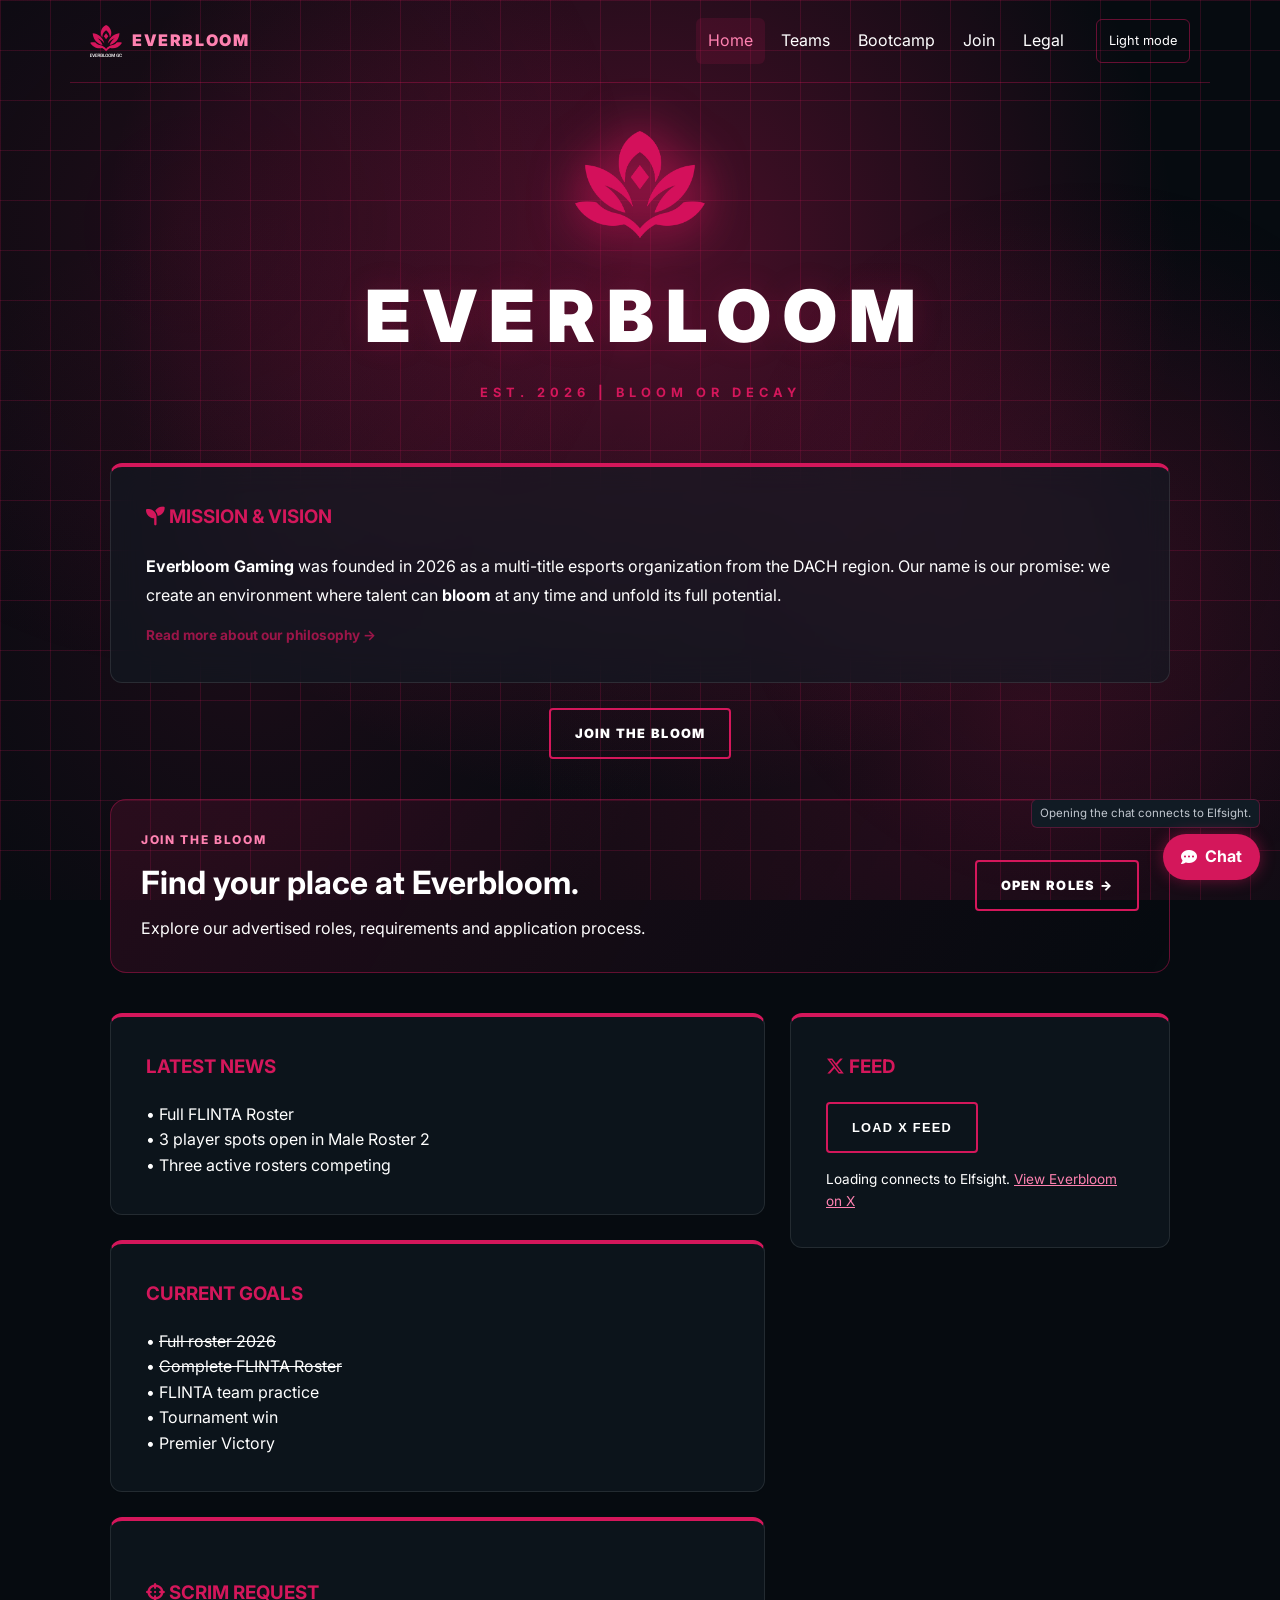
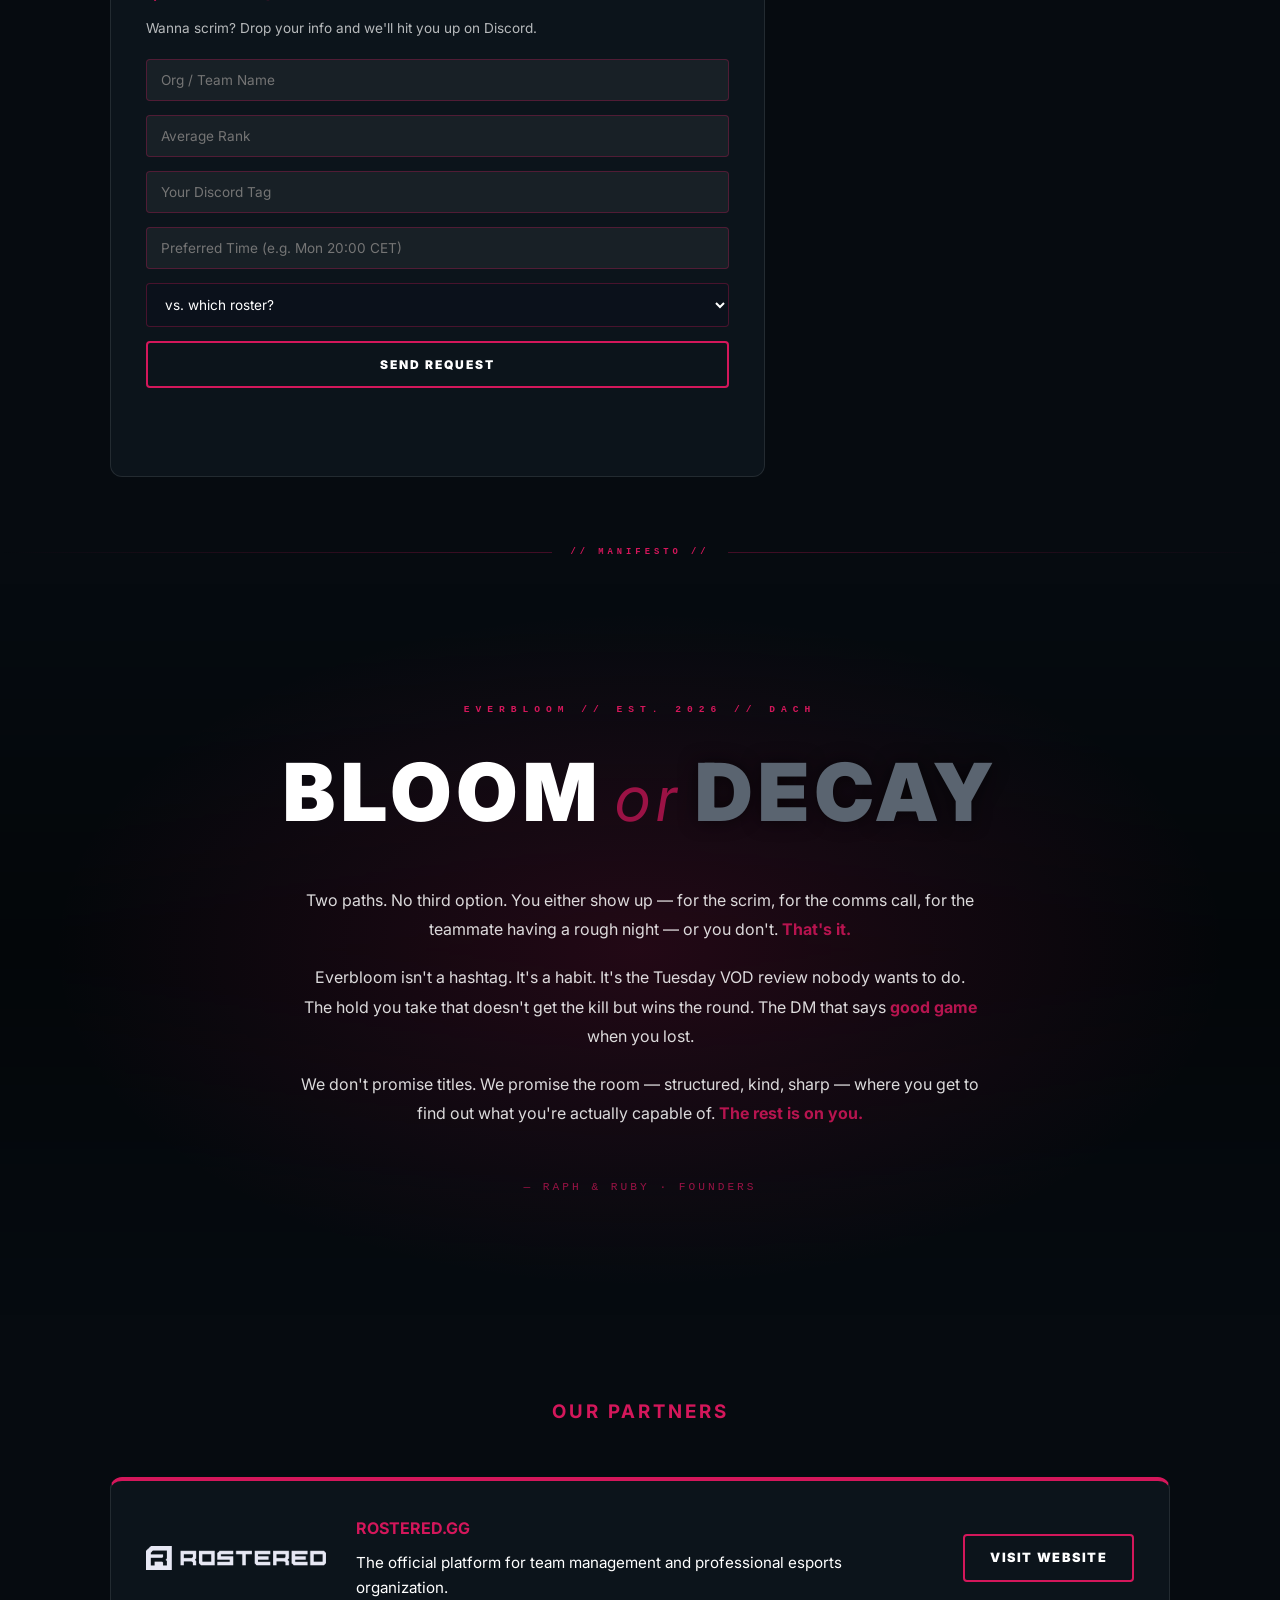
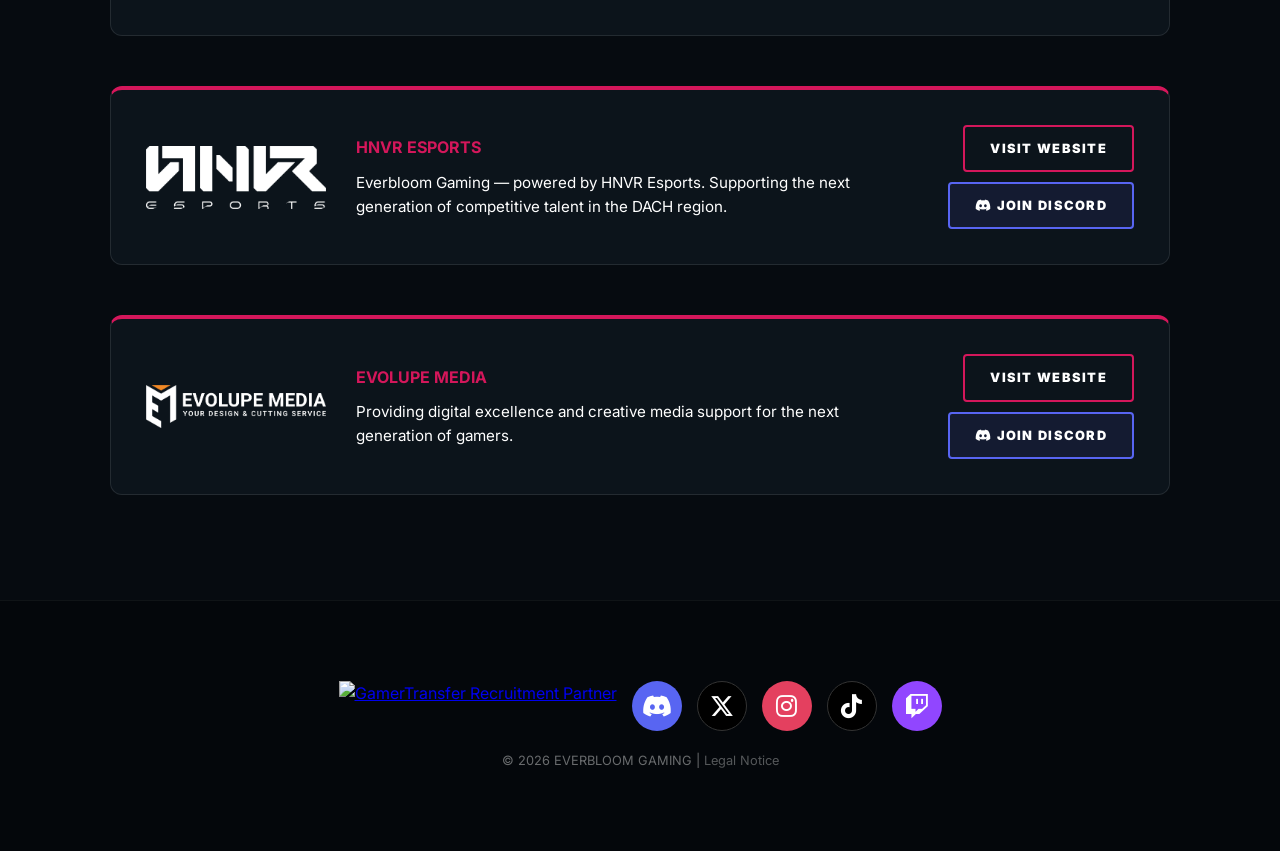
==== commit c9037094: "Update index.html" ====
--- a/index.html
+++ b/index.html
@@ -469,6 +469,13 @@
   *, *::before, *::after { animation: none !important; transition: none !important; scroll-behavior: auto !important; }
 }
 
+/* Chat launcher — Elfsight only loads after a click */
+.chat-launcher { position: fixed; right: 20px; bottom: 20px; z-index: 1003; display: flex; flex-direction: column; align-items: flex-end; gap: 6px; max-width: 230px; }
+.chat-launcher .chat-notice { margin: 0; font-size: .72rem; line-height: 1.35; color: var(--content-muted); background: var(--player-card-bg); border: 1px solid #d4175b55; border-radius: 6px; padding: 6px 8px; text-align: right; }
+.chat-load { display: inline-flex; align-items: center; gap: 8px; min-height: 44px; padding: 10px 18px; border-radius: 999px; border: none; background: var(--primary); color: #fff; font: inherit; font-weight: 700; cursor: pointer; box-shadow: 0 0 15px rgba(212,23,91,.45); }
+.chat-load:disabled { opacity: .7; cursor: wait; }
+@media(max-width:700px) { .chat-launcher { right: 12px; bottom: 12px; } }
+
 </style>
 <!-- END SHARED CSS --></head>
 <body class="unified-site index-page"><a class="skip-link" href="#main-content">Skip to content</a><nav aria-label="Main navigation" class="site-nav"><a class="site-brand" href="index.html"><img alt="" height="32" src="everbloomlogo.svg" width="32"/>EVERBLOOM</a><div class="site-nav-links"><a aria-current="page" href="index.html">Home</a><a href="roster.html">Teams</a><a href="bootcamp.html">Bootcamp</a><a href="join.html">Join</a><a href="legal.html">Legal</a></div><button aria-label="Switch colour theme" id="site-theme" type="button">Light / dark</button></nav>
@@ -714,6 +721,12 @@
          }
      }</script>
 
+<!-- Elfsight AI Chatbot (loads only after consent click) -->
+<div class="chat-launcher">
+<p class="chat-notice" id="chat-notice">Opening the chat connects to Elfsight.</p>
+<button class="chat-load" type="button" aria-describedby="chat-notice"><i class="fas fa-comment-dots" aria-hidden="true"></i> Chat</button>
+</div>
+<div class="elfsight-app-d8f0209f-d476-4436-90d7-c00e72aff90f"></div>
 <!-- BEGIN SHARED JS -->
 <script>
 'use strict';
@@ -766,16 +779,28 @@
   }
 });
 const feedButton = document.querySelector('.feed-load');
-feedButton?.addEventListener('click', () => {
+const chatButton = document.querySelector('.chat-load');
+const chatLauncher = document.querySelector('.chat-launcher');
+let elfsightLoading = false;
+function loadElfsight() {
+  if (elfsightLoading) return;
+  elfsightLoading = true;
   const script = document.createElement('script');
   script.src = 'https://elfsightcdn.com/platform.js';
   script.async = true;
-  feedButton.disabled = true;
-  feedButton.textContent = 'Loading feed…';
-  script.onload = () => feedButton.remove();
-  script.onerror = () => { feedButton.disabled = false; feedButton.textContent = 'Retry loading feed'; script.remove(); };
+  if (feedButton) { feedButton.disabled = true; feedButton.textContent = 'Loading feed…'; }
+  if (chatButton) { chatButton.disabled = true; chatButton.lastChild.textContent = ' Loading…'; }
+  script.onload = () => { feedButton?.remove(); chatLauncher?.remove(); };
+  script.onerror = () => {
+    elfsightLoading = false;
+    if (feedButton) { feedButton.disabled = false; feedButton.textContent = 'Retry loading feed'; }
+    if (chatButton) { chatButton.disabled = false; chatButton.lastChild.textContent = ' Retry chat'; }
+    script.remove();
+  };
   document.head.append(script);
-});
+}
+feedButton?.addEventListener('click', loadElfsight);
+chatButton?.addEventListener('click', loadElfsight);
 if (document.querySelector('.team-grid')) {
   fetch('ranks.json').then(r => { if (!r.ok) throw new Error('Ranks unavailable'); return r.json(); }).then(data => {
     for (const p of Object.values(data.players || {})) {
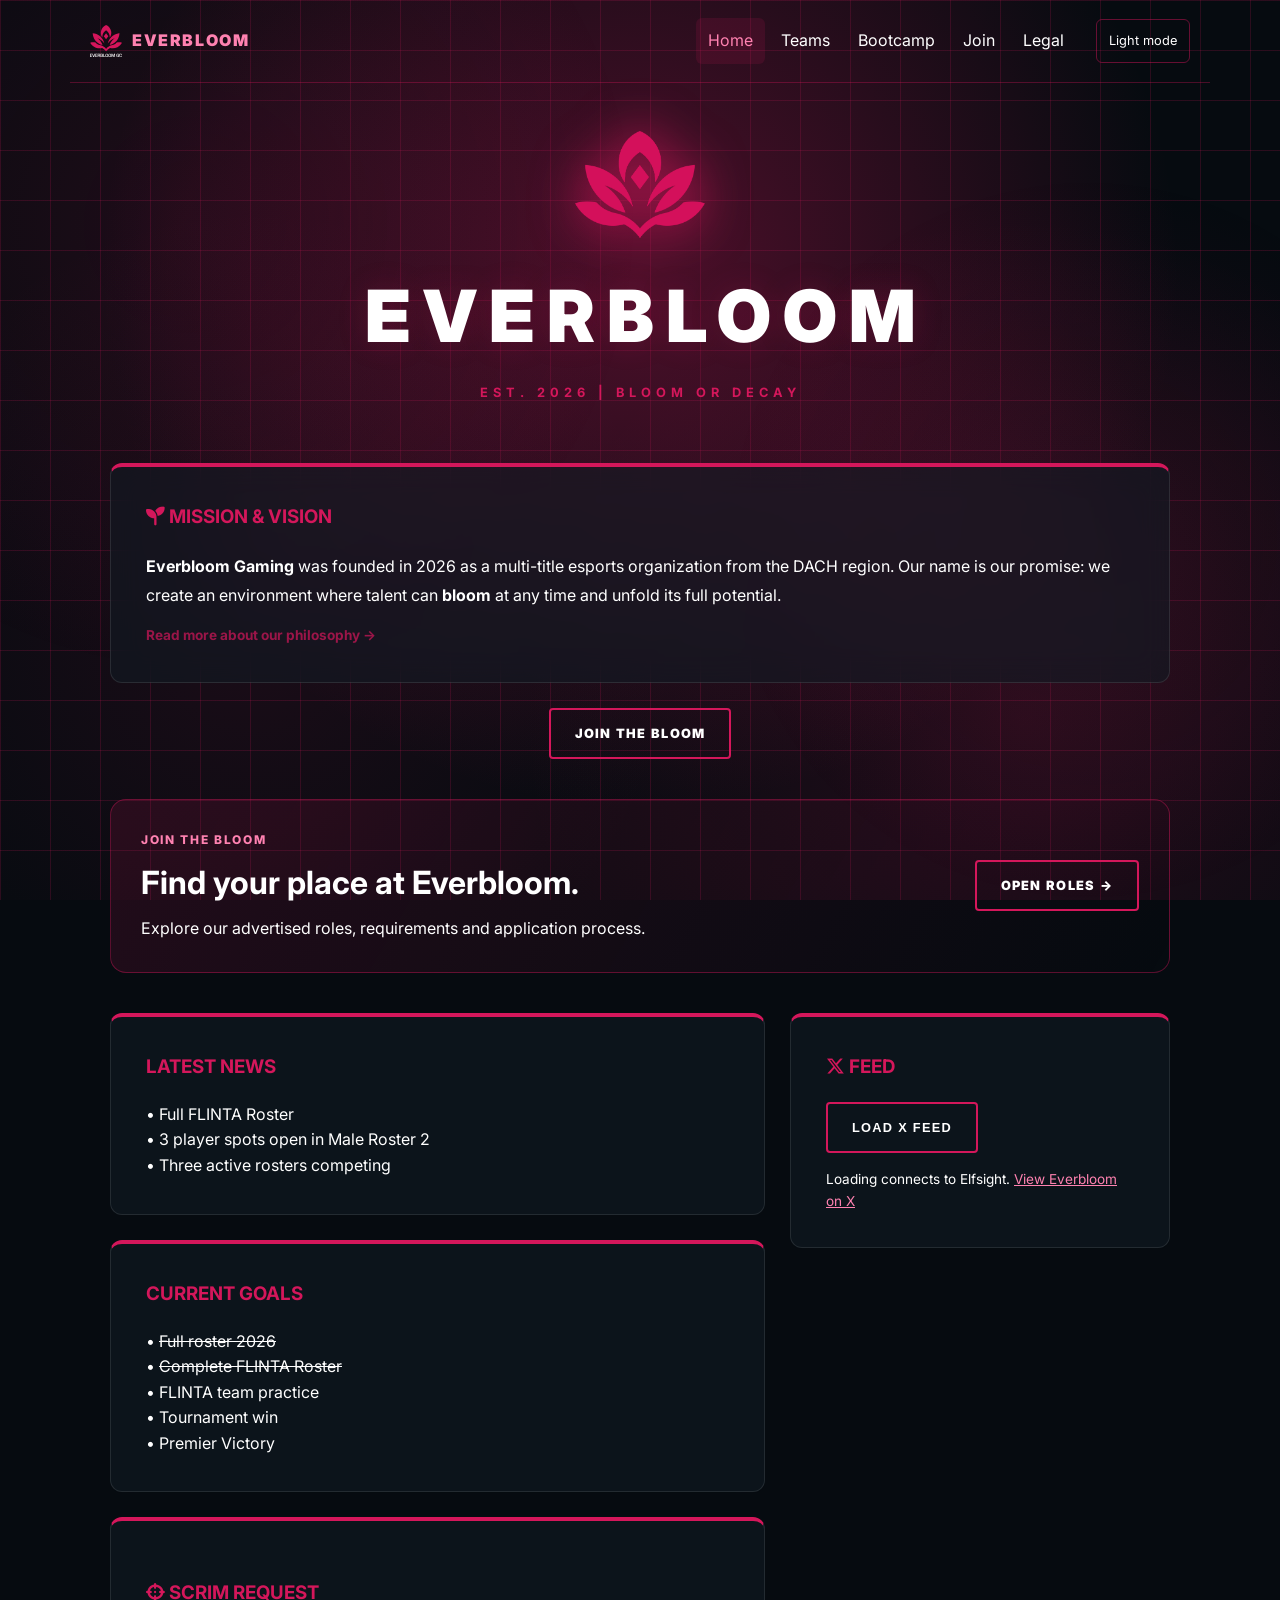
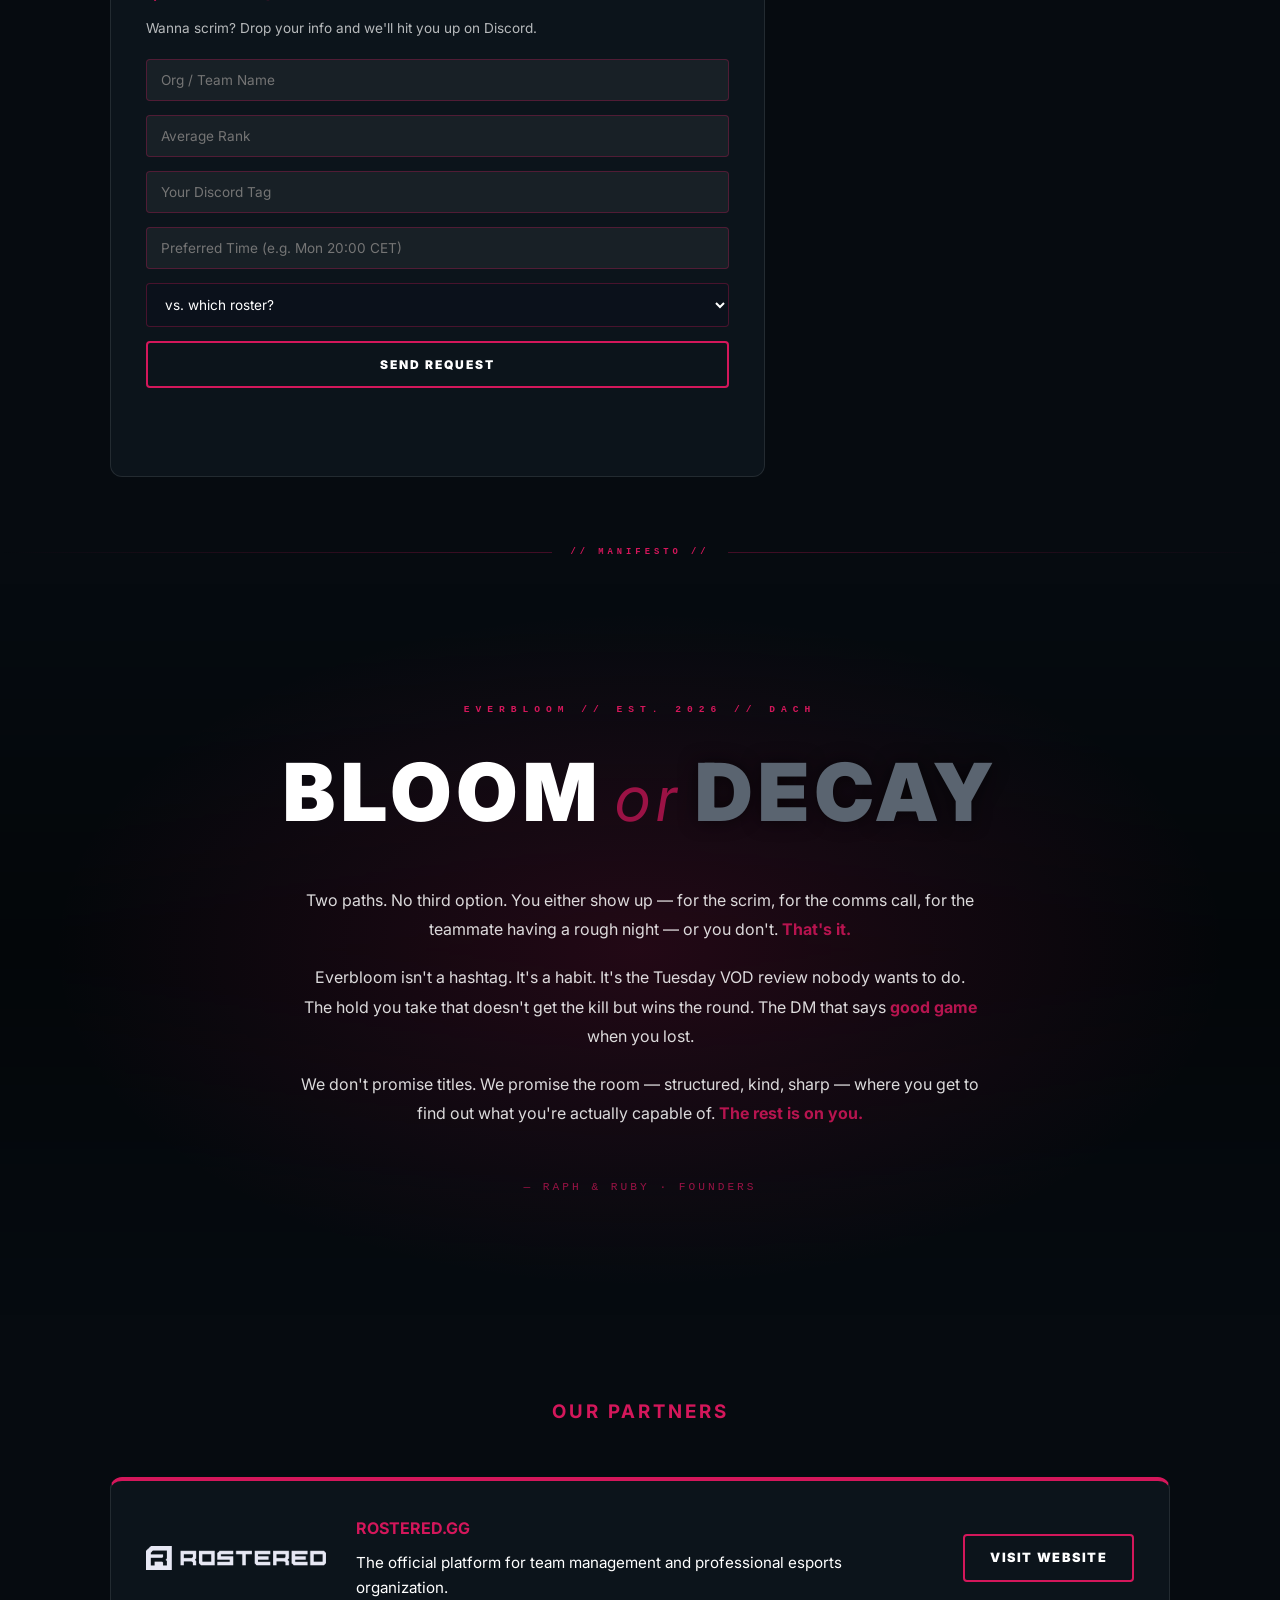
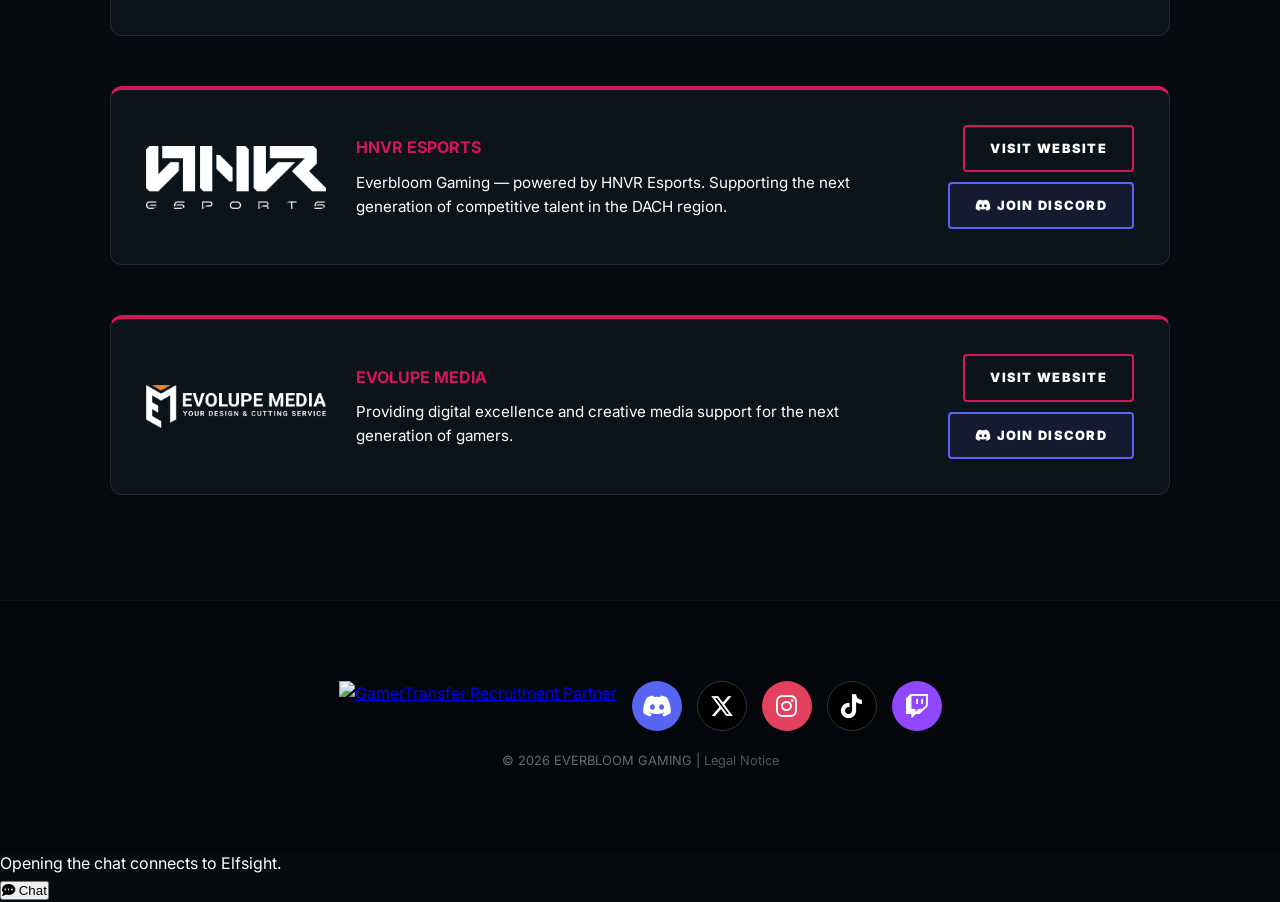
==== commit c57fa601: "chore: update player ranks [skip ci]" ====
--- a/index.html
+++ b/index.html
@@ -469,13 +469,6 @@
   *, *::before, *::after { animation: none !important; transition: none !important; scroll-behavior: auto !important; }
 }
 
-/* Chat launcher — Elfsight only loads after a click */
-.chat-launcher { position: fixed; right: 20px; bottom: 20px; z-index: 1003; display: flex; flex-direction: column; align-items: flex-end; gap: 6px; max-width: 230px; }
-.chat-launcher .chat-notice { margin: 0; font-size: .72rem; line-height: 1.35; color: var(--content-muted); background: var(--player-card-bg); border: 1px solid #d4175b55; border-radius: 6px; padding: 6px 8px; text-align: right; }
-.chat-load { display: inline-flex; align-items: center; gap: 8px; min-height: 44px; padding: 10px 18px; border-radius: 999px; border: none; background: var(--primary); color: #fff; font: inherit; font-weight: 700; cursor: pointer; box-shadow: 0 0 15px rgba(212,23,91,.45); }
-.chat-load:disabled { opacity: .7; cursor: wait; }
-@media(max-width:700px) { .chat-launcher { right: 12px; bottom: 12px; } }
-
 </style>
 <!-- END SHARED CSS --></head>
 <body class="unified-site index-page"><a class="skip-link" href="#main-content">Skip to content</a><nav aria-label="Main navigation" class="site-nav"><a class="site-brand" href="index.html"><img alt="" height="32" src="everbloomlogo.svg" width="32"/>EVERBLOOM</a><div class="site-nav-links"><a aria-current="page" href="index.html">Home</a><a href="roster.html">Teams</a><a href="bootcamp.html">Bootcamp</a><a href="join.html">Join</a><a href="legal.html">Legal</a></div><button aria-label="Switch colour theme" id="site-theme" type="button">Light / dark</button></nav>
@@ -779,28 +772,16 @@
   }
 });
 const feedButton = document.querySelector('.feed-load');
-const chatButton = document.querySelector('.chat-load');
-const chatLauncher = document.querySelector('.chat-launcher');
-let elfsightLoading = false;
-function loadElfsight() {
-  if (elfsightLoading) return;
-  elfsightLoading = true;
+feedButton?.addEventListener('click', () => {
   const script = document.createElement('script');
   script.src = 'https://elfsightcdn.com/platform.js';
   script.async = true;
-  if (feedButton) { feedButton.disabled = true; feedButton.textContent = 'Loading feed…'; }
-  if (chatButton) { chatButton.disabled = true; chatButton.lastChild.textContent = ' Loading…'; }
-  script.onload = () => { feedButton?.remove(); chatLauncher?.remove(); };
-  script.onerror = () => {
-    elfsightLoading = false;
-    if (feedButton) { feedButton.disabled = false; feedButton.textContent = 'Retry loading feed'; }
-    if (chatButton) { chatButton.disabled = false; chatButton.lastChild.textContent = ' Retry chat'; }
-    script.remove();
-  };
+  feedButton.disabled = true;
+  feedButton.textContent = 'Loading feed…';
+  script.onload = () => feedButton.remove();
+  script.onerror = () => { feedButton.disabled = false; feedButton.textContent = 'Retry loading feed'; script.remove(); };
   document.head.append(script);
-}
-feedButton?.addEventListener('click', loadElfsight);
-chatButton?.addEventListener('click', loadElfsight);
+});
 if (document.querySelector('.team-grid')) {
   fetch('ranks.json').then(r => { if (!r.ok) throw new Error('Ranks unavailable'); return r.json(); }).then(data => {
     for (const p of Object.values(data.players || {})) {
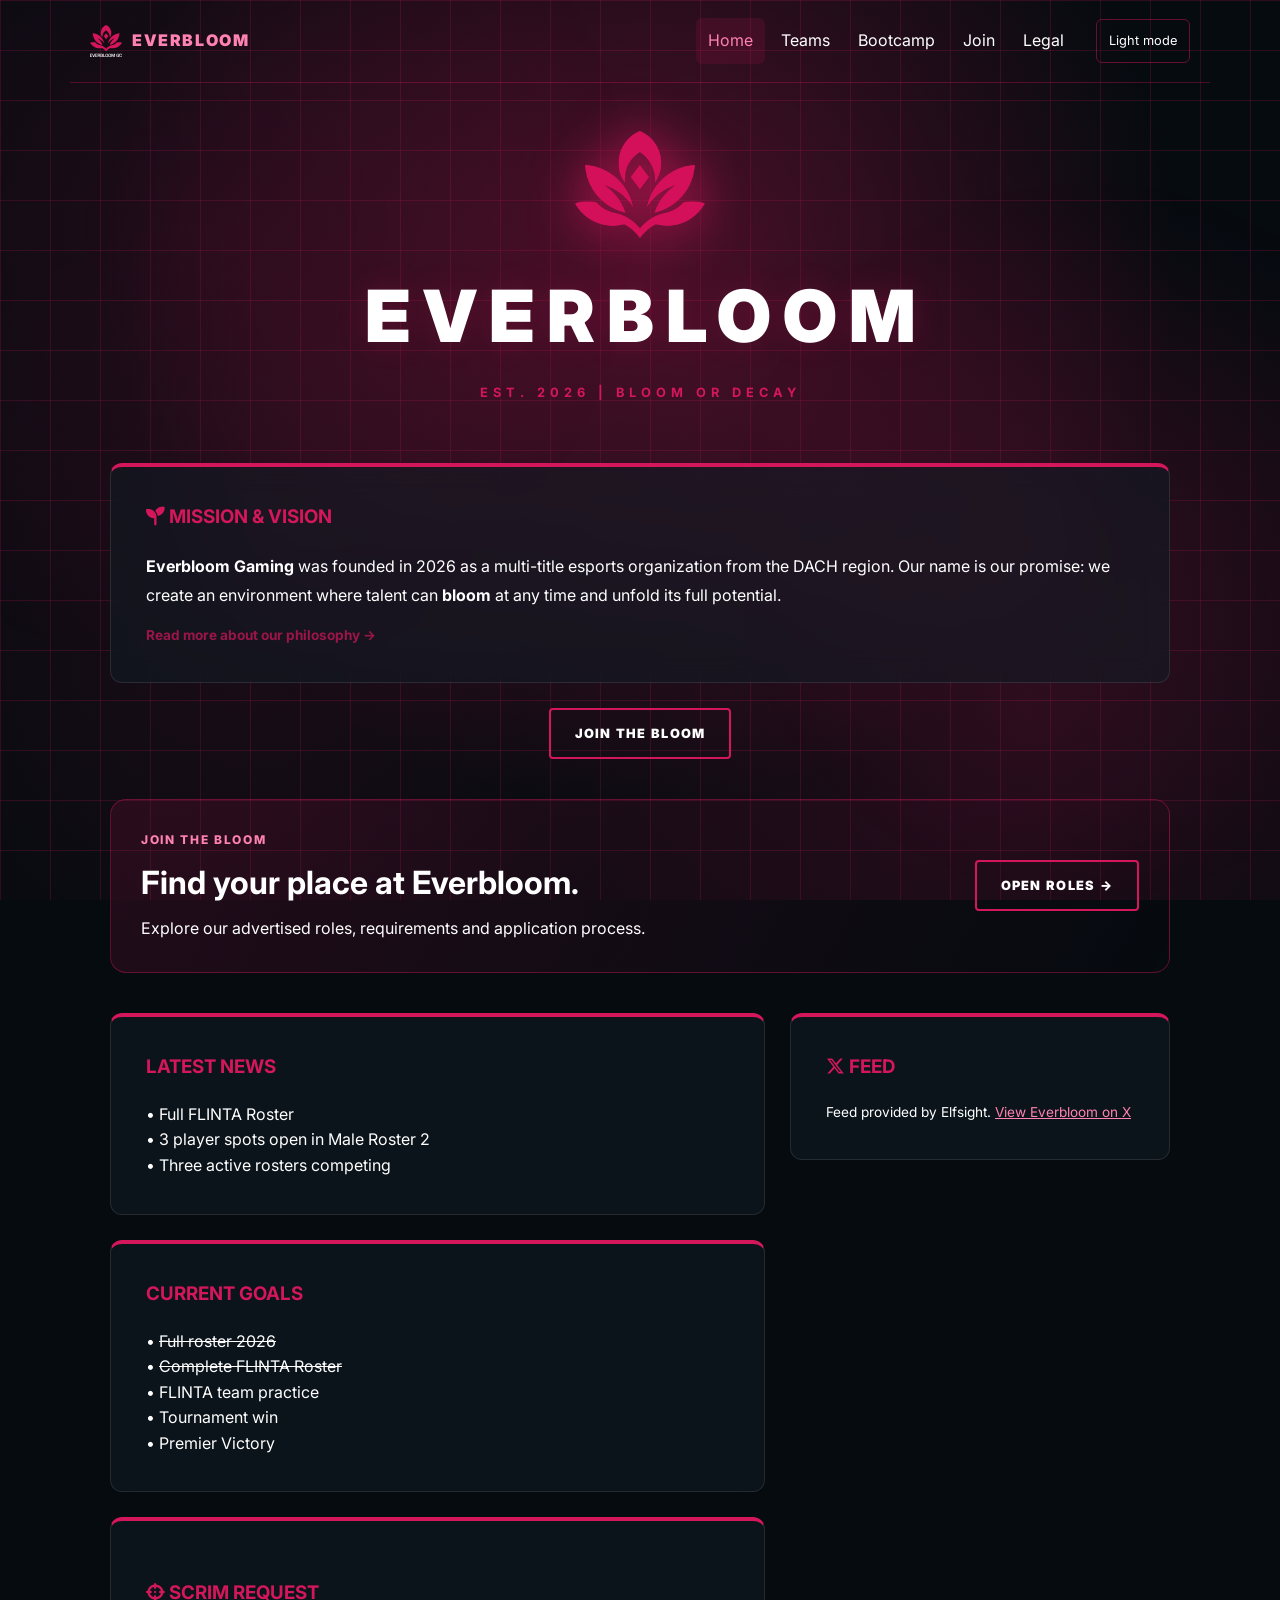
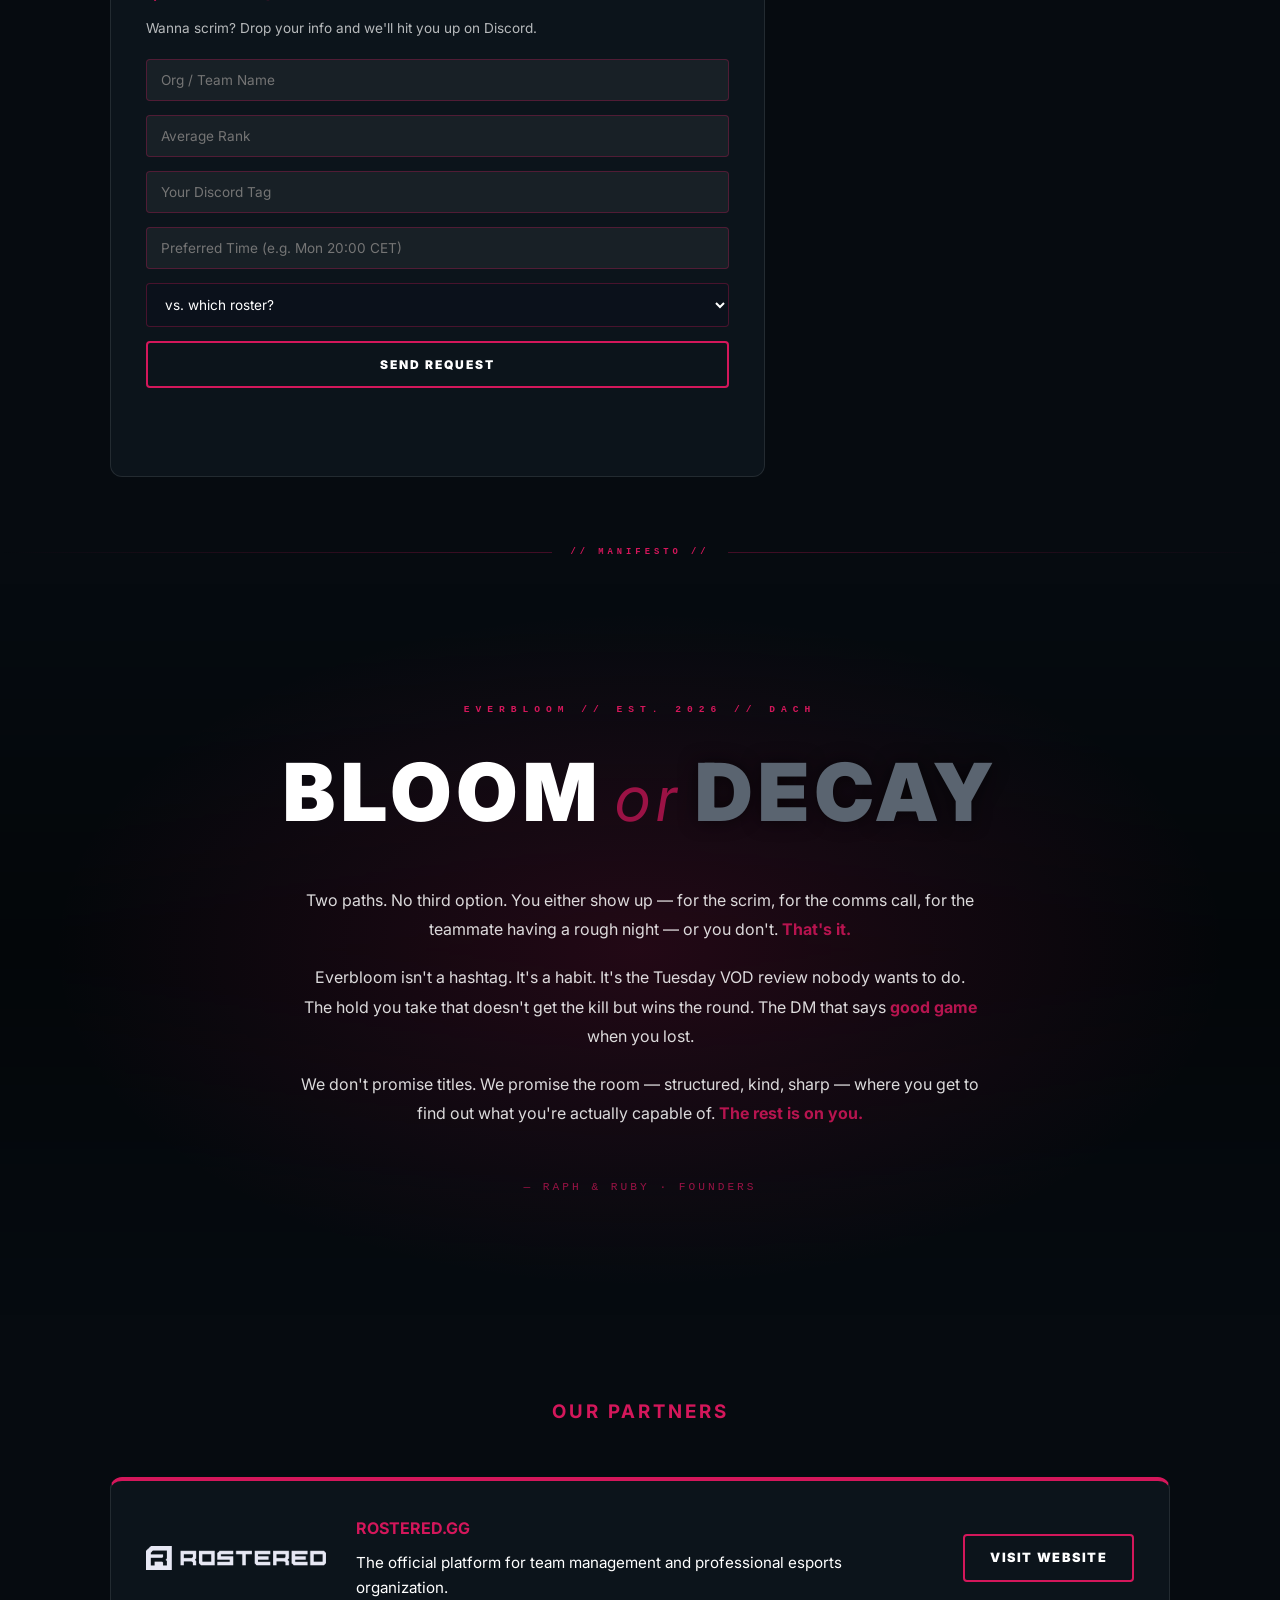
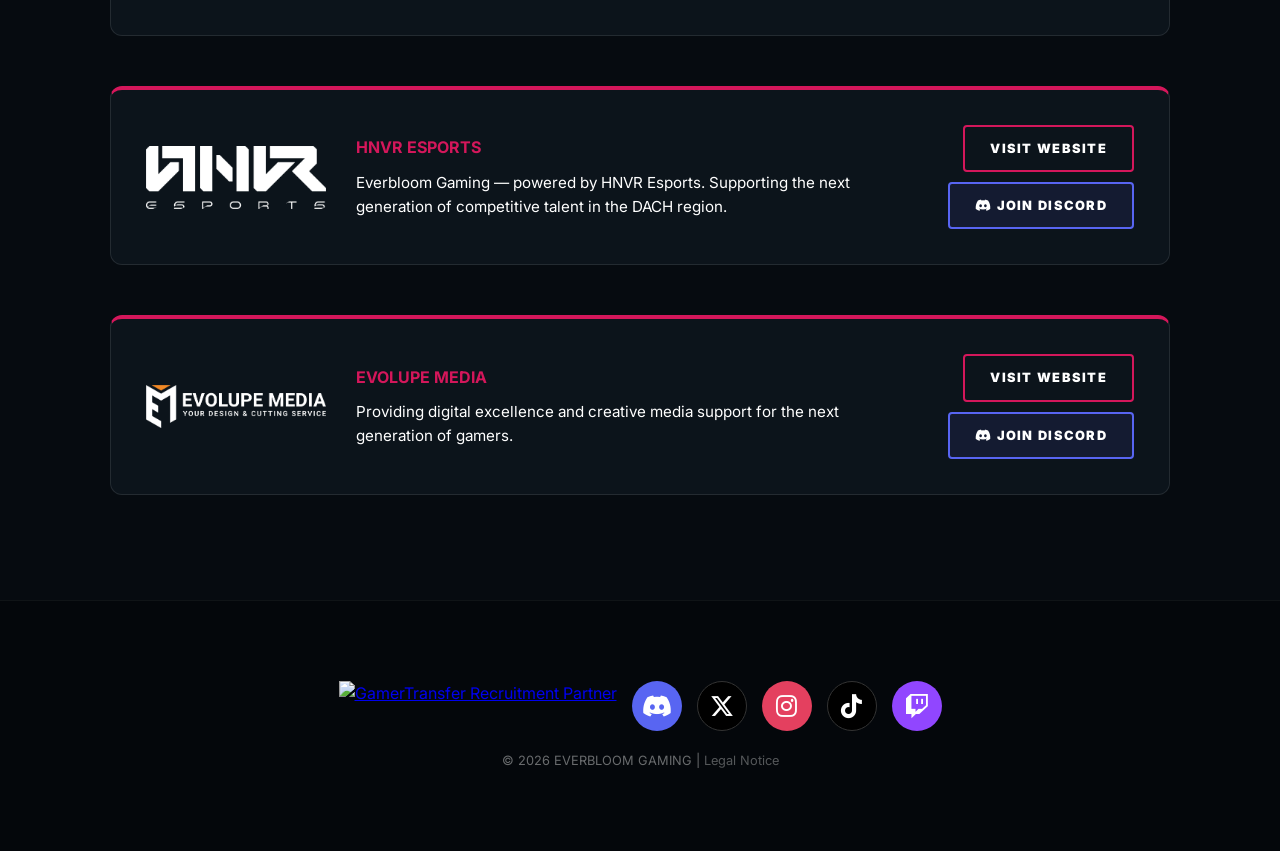
==== commit 51f6290b: "Aktualisieren von index.html" ====
--- a/index.html
+++ b/index.html
@@ -469,6 +469,16 @@
   *, *::before, *::after { animation: none !important; transition: none !important; scroll-behavior: auto !important; }
 }
 
+/* Chat launcher — Elfsight only loads after a click */
+.chat-launcher { position: fixed; right: 20px; bottom: 20px; z-index: 1003; display: flex; flex-direction: column; align-items: flex-end; gap: 6px; max-width: 230px; }
+.chat-launcher .chat-notice { margin: 0; font-size: .72rem; line-height: 1.35; color: var(--content-muted); background: var(--player-card-bg); border: 1px solid #d4175b55; border-radius: 6px; padding: 6px 8px; text-align: right; }
+.chat-load { display: inline-flex; align-items: center; gap: 8px; min-height: 44px; padding: 10px 18px; border-radius: 999px; border: none; background: var(--primary); color: #fff; font: inherit; font-weight: 700; cursor: pointer; box-shadow: 0 0 15px rgba(212,23,91,.45); }
+.chat-load:disabled { opacity: .7; cursor: wait; }
+@media(max-width:700px) {
+  .chat-launcher { right: 12px; bottom: 12px; }
+  body:has(#bottom-nav) .chat-launcher { bottom: calc(88px + env(safe-area-inset-bottom)); }
+}
+
 </style>
 <!-- END SHARED CSS --></head>
 <body class="unified-site index-page"><a class="skip-link" href="#main-content">Skip to content</a><nav aria-label="Main navigation" class="site-nav"><a class="site-brand" href="index.html"><img alt="" height="32" src="everbloomlogo.svg" width="32"/>EVERBLOOM</a><div class="site-nav-links"><a aria-current="page" href="index.html">Home</a><a href="roster.html">Teams</a><a href="bootcamp.html">Bootcamp</a><a href="join.html">Join</a><a href="legal.html">Legal</a></div><button aria-label="Switch colour theme" id="site-theme" type="button">Light / dark</button></nav>
@@ -534,7 +544,7 @@
 <div class="info-card reveal">
 <h3><i class="fa-brands fa-x-twitter"></i> FEED</h3>
 
-<button class="feed-load apply-btn" type="button">Load X feed</button><p class="feed-notice">Loading connects to Elfsight. <a href="https://x.com/everbloom_gc">View Everbloom on X</a></p><div class="elfsight-app-b9958379-f4dc-4204-9774-e259b3a7f1bf" data-elfsight-app-lazy=""></div>
+<p class="feed-notice">Feed provided by Elfsight. <a href="https://x.com/everbloom_gc">View Everbloom on X</a></p><div class="elfsight-app-b9958379-f4dc-4204-9774-e259b3a7f1bf" data-elfsight-app-lazy=""></div>
 </div>
 </div>
 </div>
@@ -714,11 +724,7 @@
          }
      }</script>
 
-<!-- Elfsight AI Chatbot (loads only after consent click) -->
-<div class="chat-launcher">
-<p class="chat-notice" id="chat-notice">Opening the chat connects to Elfsight.</p>
-<button class="chat-load" type="button" aria-describedby="chat-notice"><i class="fas fa-comment-dots" aria-hidden="true"></i> Chat</button>
-</div>
+<!-- Elfsight AI Chatbot -->
 <div class="elfsight-app-d8f0209f-d476-4436-90d7-c00e72aff90f"></div>
 <!-- BEGIN SHARED JS -->
 <script>
@@ -771,17 +777,6 @@
     if (label) a.setAttribute('aria-label', label === 'x-twitter' ? 'Everbloom on X' : `Everbloom on ${label}`);
   }
 });
-const feedButton = document.querySelector('.feed-load');
-feedButton?.addEventListener('click', () => {
-  const script = document.createElement('script');
-  script.src = 'https://elfsightcdn.com/platform.js';
-  script.async = true;
-  feedButton.disabled = true;
-  feedButton.textContent = 'Loading feed…';
-  script.onload = () => feedButton.remove();
-  script.onerror = () => { feedButton.disabled = false; feedButton.textContent = 'Retry loading feed'; script.remove(); };
-  document.head.append(script);
-});
 if (document.querySelector('.team-grid')) {
   fetch('ranks.json').then(r => { if (!r.ok) throw new Error('Ranks unavailable'); return r.json(); }).then(data => {
     for (const p of Object.values(data.players || {})) {
@@ -794,5 +789,6 @@
 }
 
 </script>
-<!-- END SHARED JS --></body>
+<!-- END SHARED JS --><script src="https://elfsightcdn.com/platform.js" async></script>
+</body>
 </html>
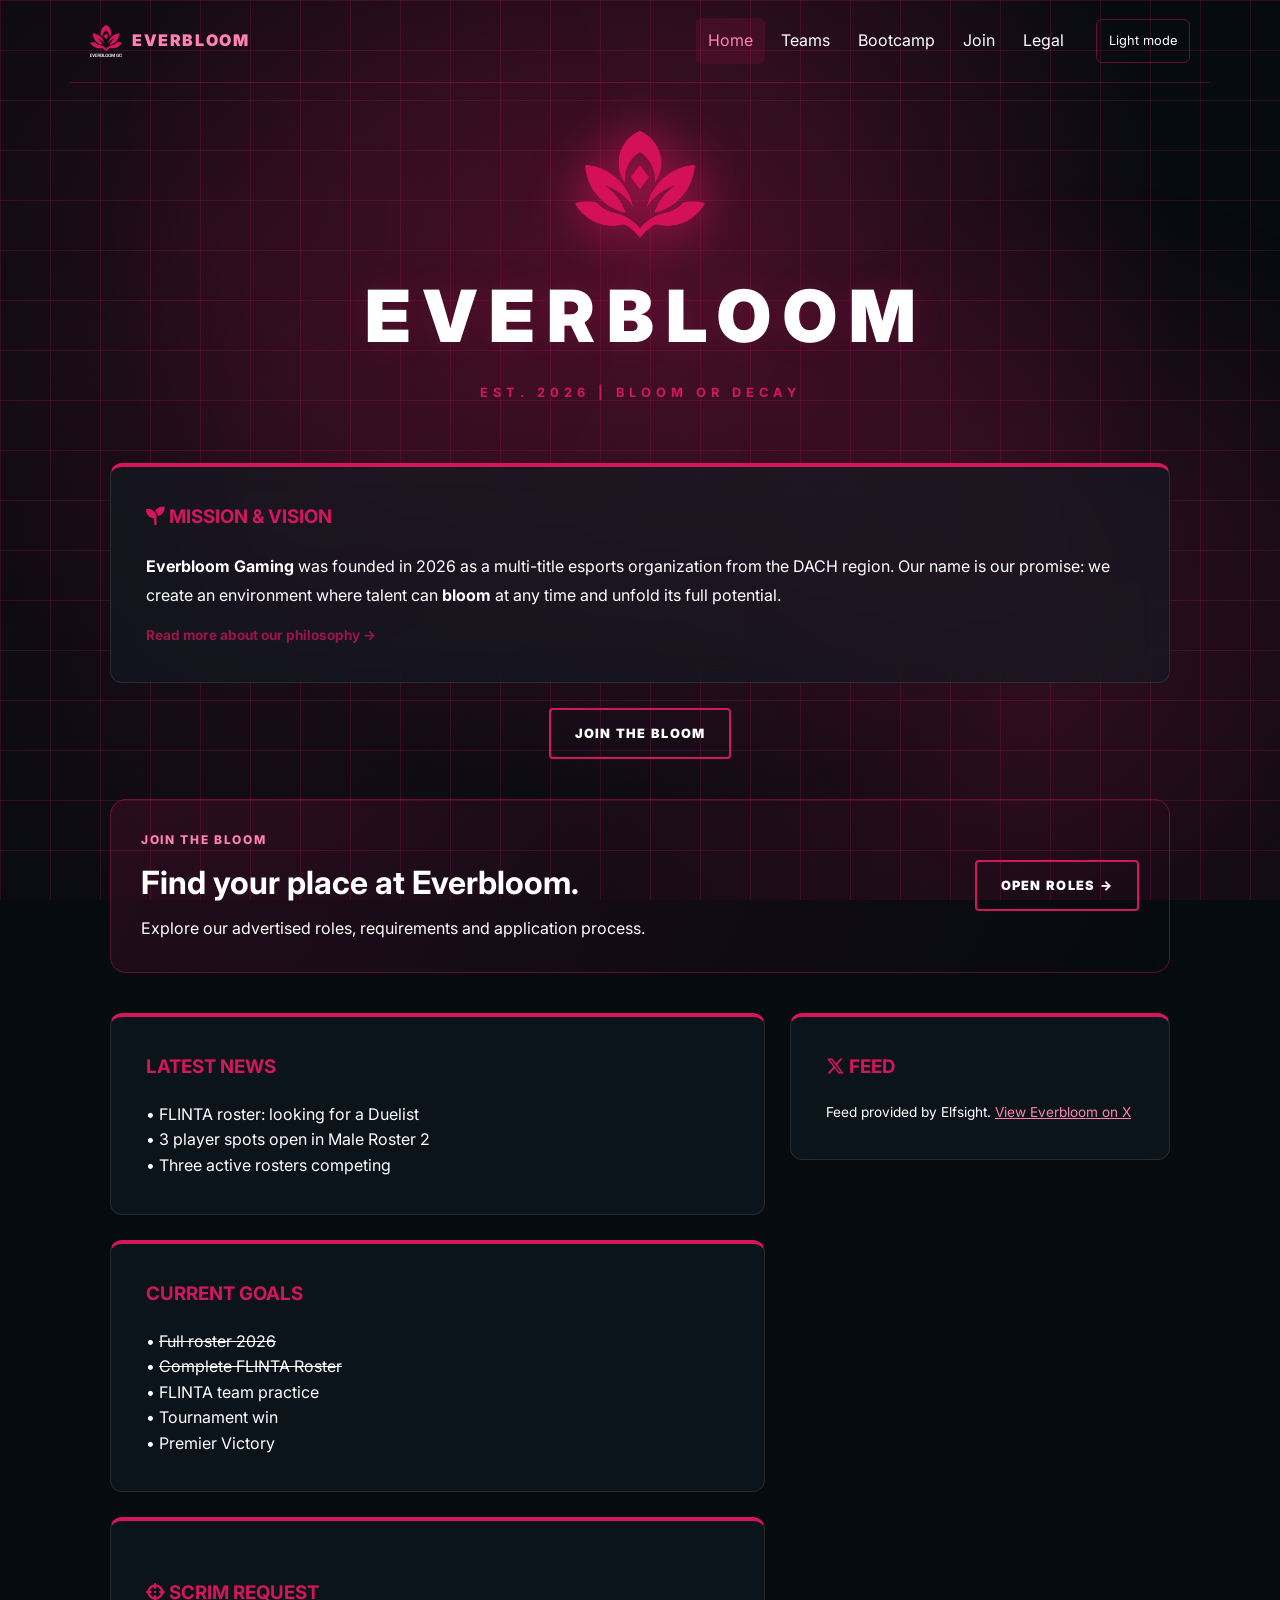
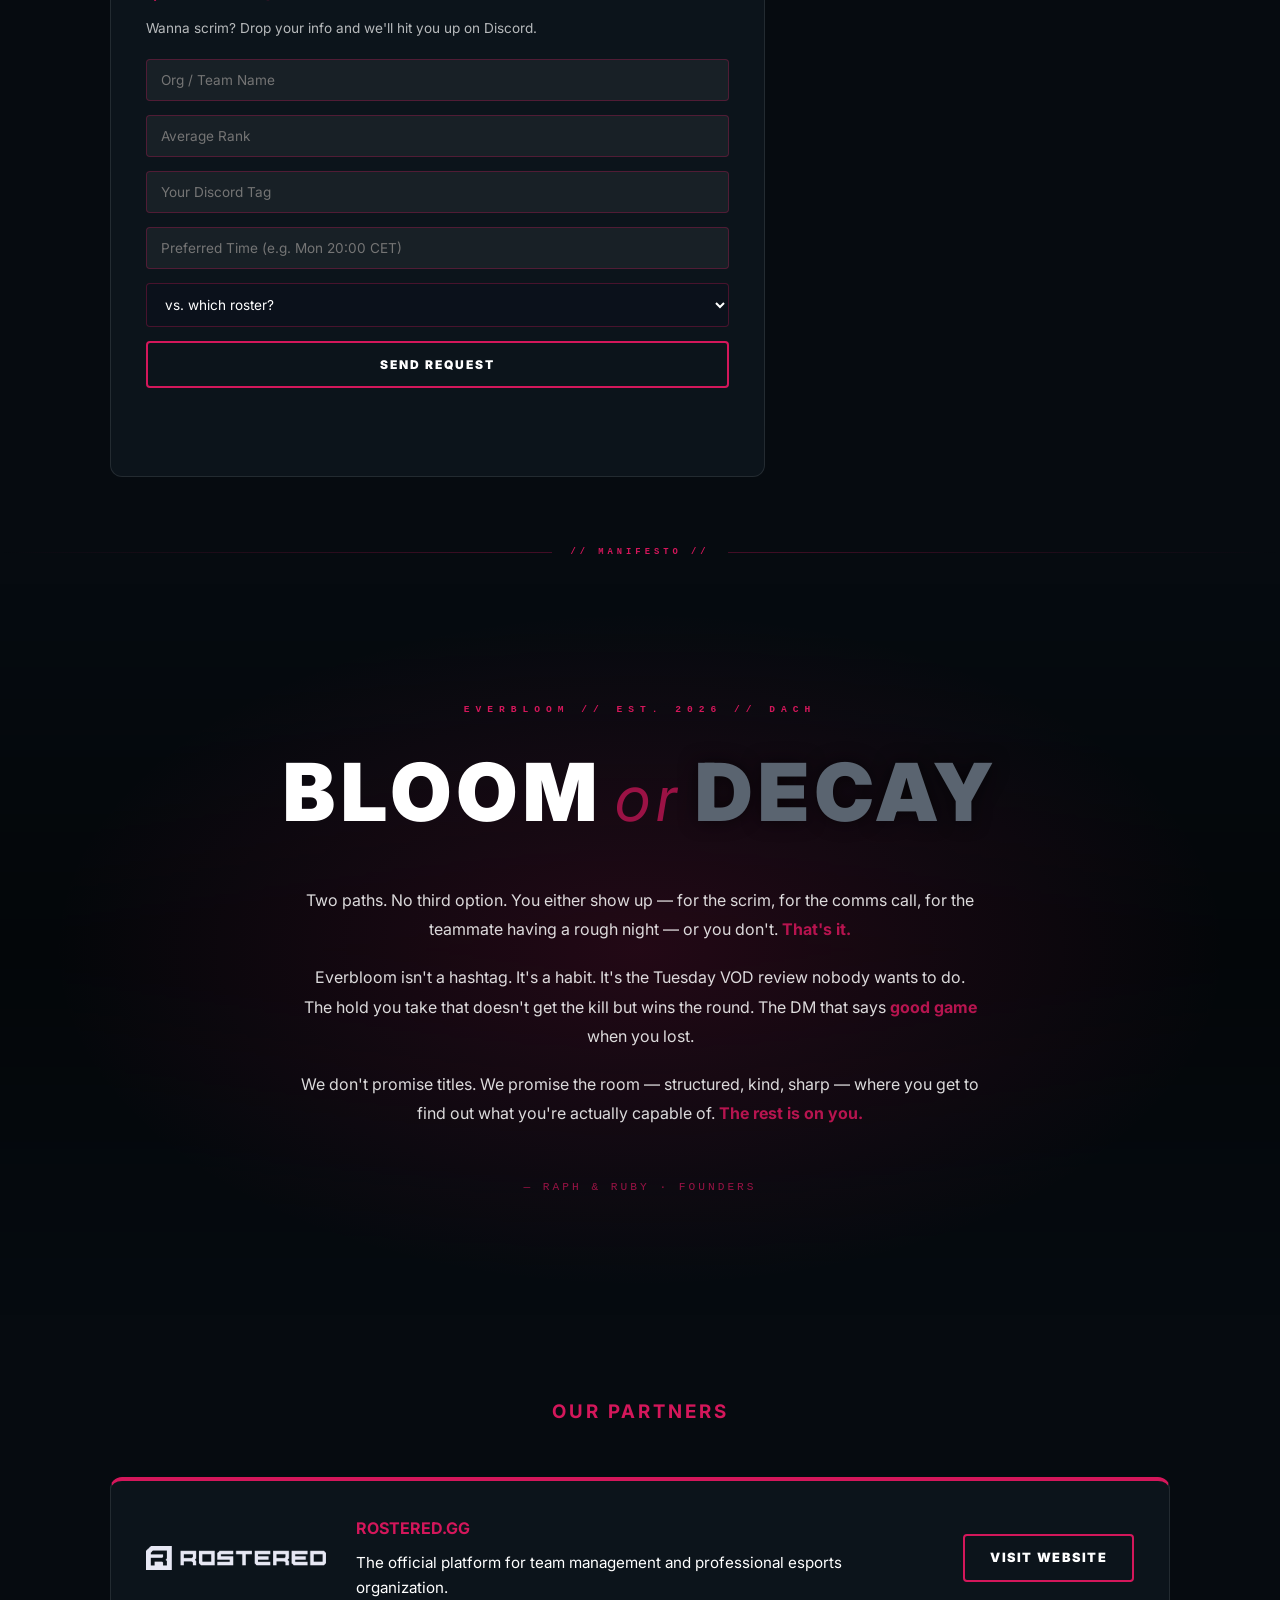
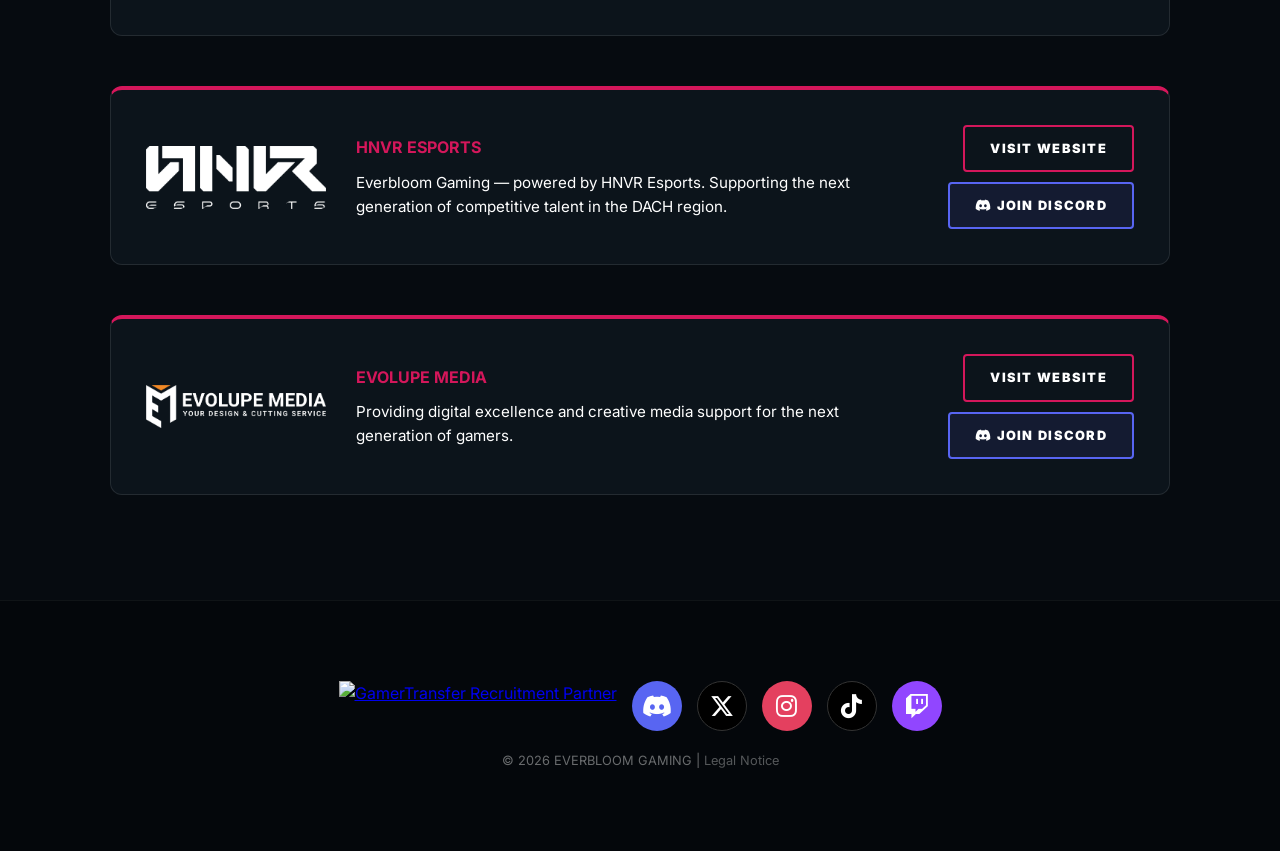
==== commit a253f0fc: "Replace Mia with an open FLINTA Duelist slot" ====
--- a/index.html
+++ b/index.html
@@ -2,6 +2,7 @@
 
 <html lang="en">
 <head>
+<script id="Cookiebot" src="https://consent.cookiebot.com/uc.js" data-cbid="54d300ce-7e9c-478a-9c9d-a1e8c9fdfa95" data-blockingmode="auto" type="text/javascript"></script>
 <meta charset="utf-8"/>
 <meta content="width=device-width, initial-scale=1.0" name="viewport"/>
 <meta content="EVERBLOOM — a growing esports org from the DACH region. Competing in Valorant,  and beyond. Join the Bloom." name="description"/>
@@ -469,16 +470,6 @@
   *, *::before, *::after { animation: none !important; transition: none !important; scroll-behavior: auto !important; }
 }
 
-/* Chat launcher — Elfsight only loads after a click */
-.chat-launcher { position: fixed; right: 20px; bottom: 20px; z-index: 1003; display: flex; flex-direction: column; align-items: flex-end; gap: 6px; max-width: 230px; }
-.chat-launcher .chat-notice { margin: 0; font-size: .72rem; line-height: 1.35; color: var(--content-muted); background: var(--player-card-bg); border: 1px solid #d4175b55; border-radius: 6px; padding: 6px 8px; text-align: right; }
-.chat-load { display: inline-flex; align-items: center; gap: 8px; min-height: 44px; padding: 10px 18px; border-radius: 999px; border: none; background: var(--primary); color: #fff; font: inherit; font-weight: 700; cursor: pointer; box-shadow: 0 0 15px rgba(212,23,91,.45); }
-.chat-load:disabled { opacity: .7; cursor: wait; }
-@media(max-width:700px) {
-  .chat-launcher { right: 12px; bottom: 12px; }
-  body:has(#bottom-nav) .chat-launcher { bottom: calc(88px + env(safe-area-inset-bottom)); }
-}
-
 </style>
 <!-- END SHARED CSS --></head>
 <body class="unified-site index-page"><a class="skip-link" href="#main-content">Skip to content</a><nav aria-label="Main navigation" class="site-nav"><a class="site-brand" href="index.html"><img alt="" height="32" src="everbloomlogo.svg" width="32"/>EVERBLOOM</a><div class="site-nav-links"><a aria-current="page" href="index.html">Home</a><a href="roster.html">Teams</a><a href="bootcamp.html">Bootcamp</a><a href="join.html">Join</a><a href="legal.html">Legal</a></div><button aria-label="Switch colour theme" id="site-theme" type="button">Light / dark</button></nav>
@@ -513,7 +504,7 @@
 <div class="news-column reveal">
 <div class="info-card">
 <h3>LATEST NEWS</h3>
-<p style="line-height: 1.6;">• Full FLINTA Roster<br/>• 3 player spots open in Male Roster 2<br/>• Three active rosters competing</p>
+<p style="line-height: 1.6;">• FLINTA roster: looking for a Duelist<br/>• 3 player spots open in Male Roster 2<br/>• Three active rosters competing</p>
 </div>
 <div class="info-card reveal">
 <h3>CURRENT GOALS</h3>
@@ -777,6 +768,17 @@
     if (label) a.setAttribute('aria-label', label === 'x-twitter' ? 'Everbloom on X' : `Everbloom on ${label}`);
   }
 });
+const feedButton = document.querySelector('.feed-load');
+feedButton?.addEventListener('click', () => {
+  const script = document.createElement('script');
+  script.src = 'https://elfsightcdn.com/platform.js';
+  script.async = true;
+  feedButton.disabled = true;
+  feedButton.textContent = 'Loading feed…';
+  script.onload = () => feedButton.remove();
+  script.onerror = () => { feedButton.disabled = false; feedButton.textContent = 'Retry loading feed'; script.remove(); };
+  document.head.append(script);
+});
 if (document.querySelector('.team-grid')) {
   fetch('ranks.json').then(r => { if (!r.ok) throw new Error('Ranks unavailable'); return r.json(); }).then(data => {
     for (const p of Object.values(data.players || {})) {
@@ -789,6 +791,6 @@
 }
 
 </script>
-<!-- END SHARED JS --><script src="https://elfsightcdn.com/platform.js" async></script>
+<!-- END SHARED JS --><script src="https://elfsightcdn.com/platform.js" async type="text/plain" data-cookieconsent="marketing"></script>
 </body>
 </html>
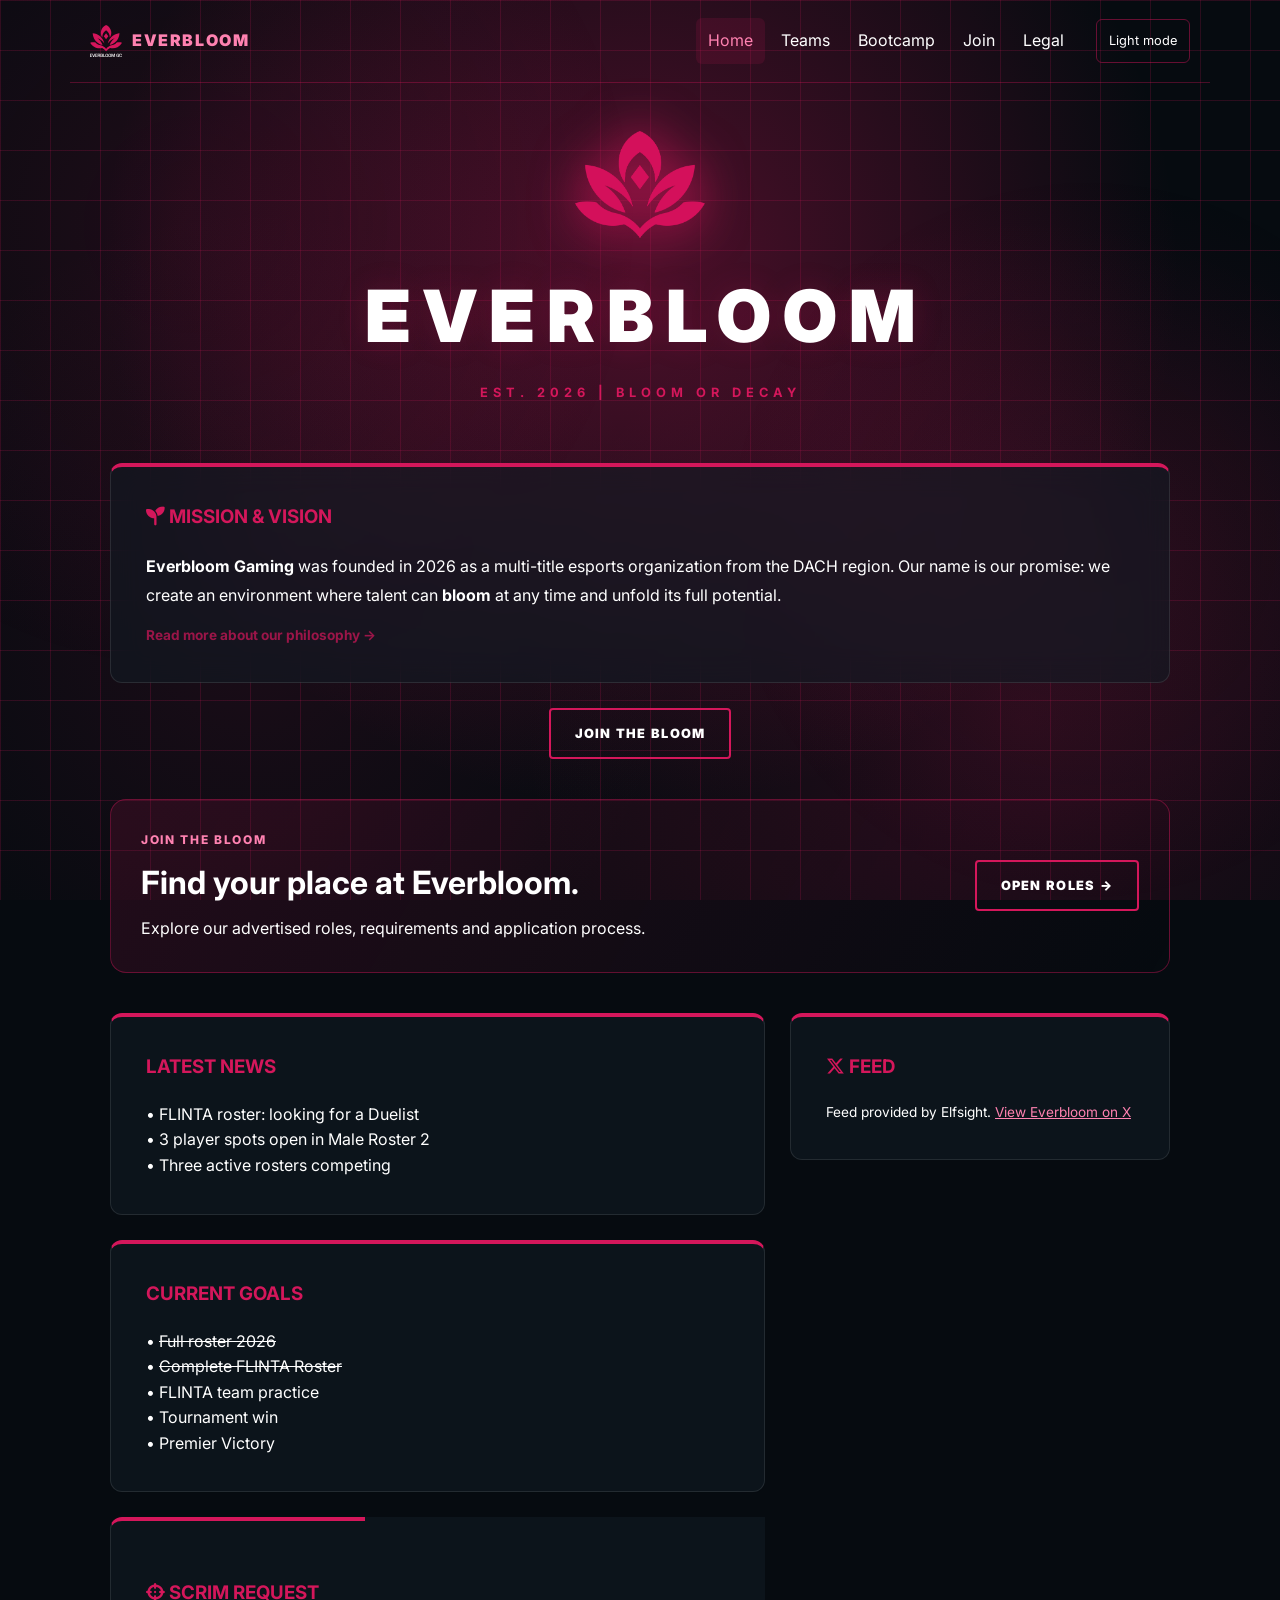
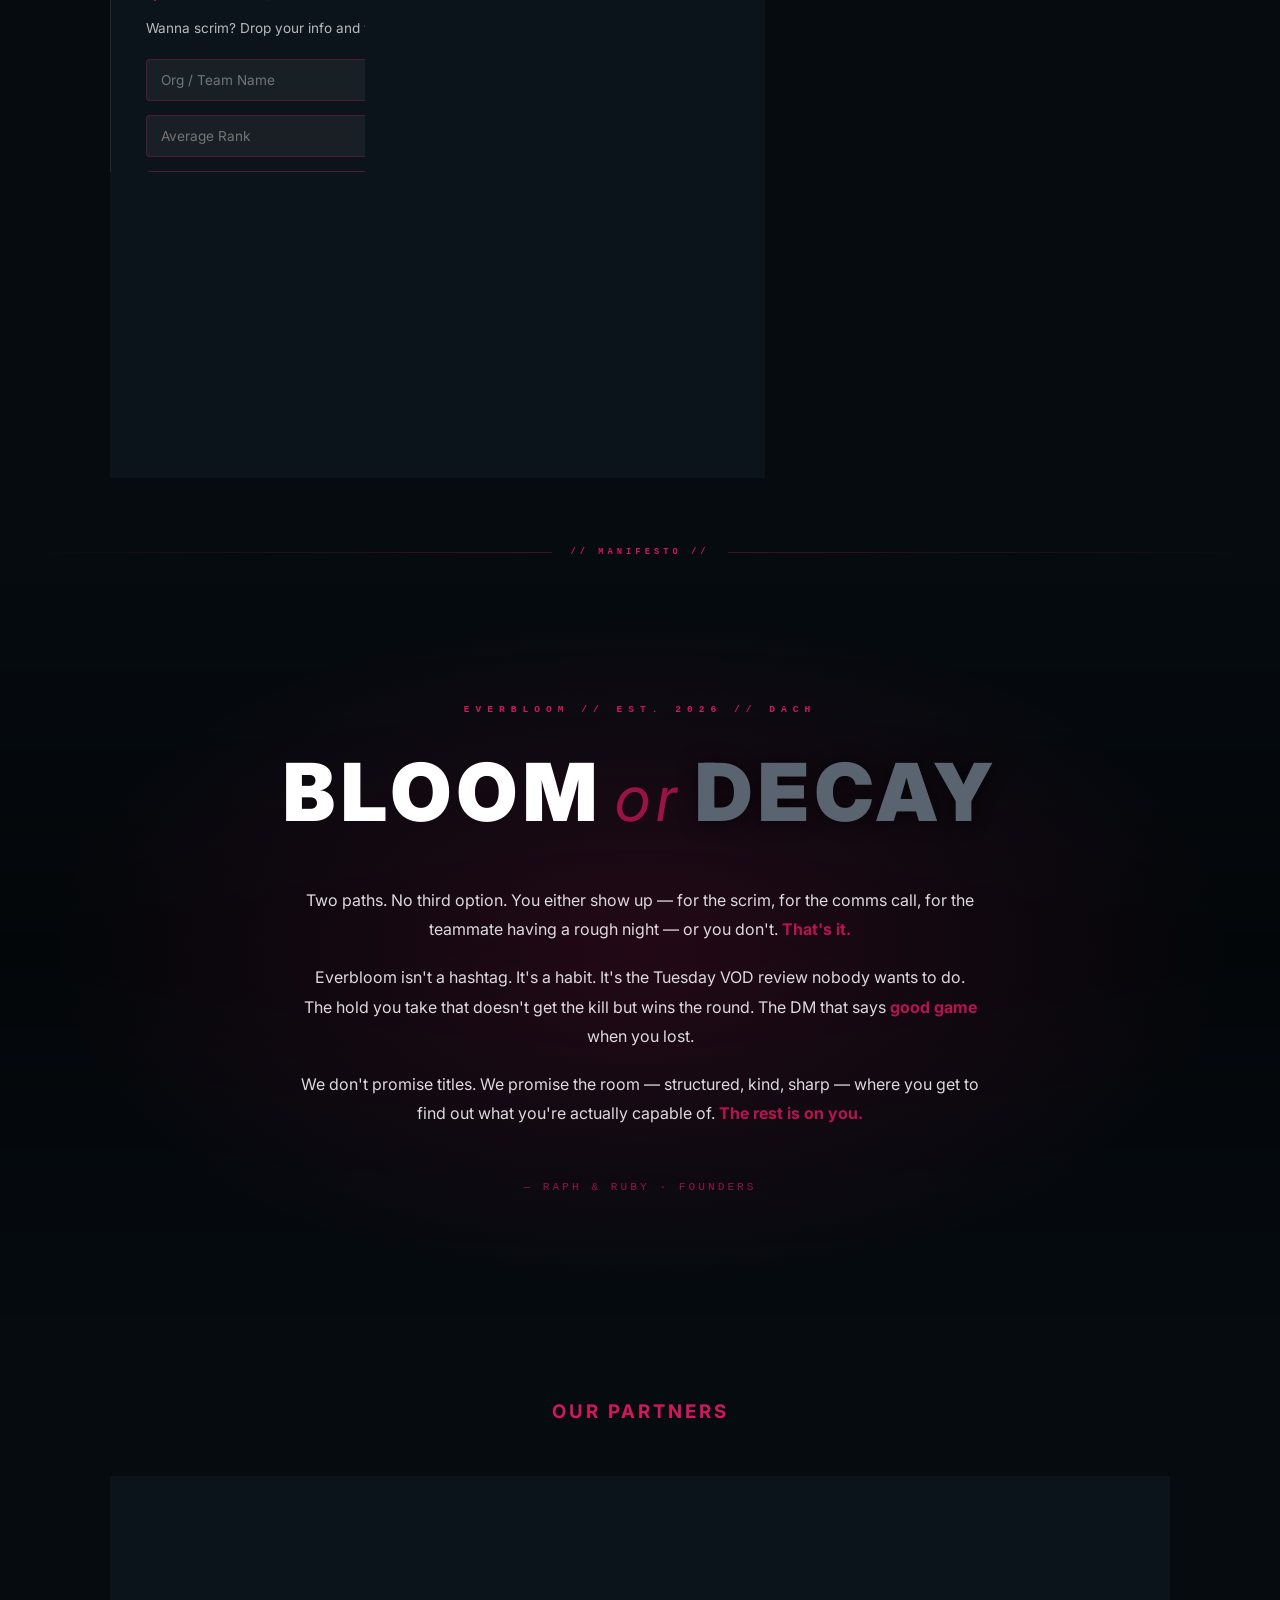
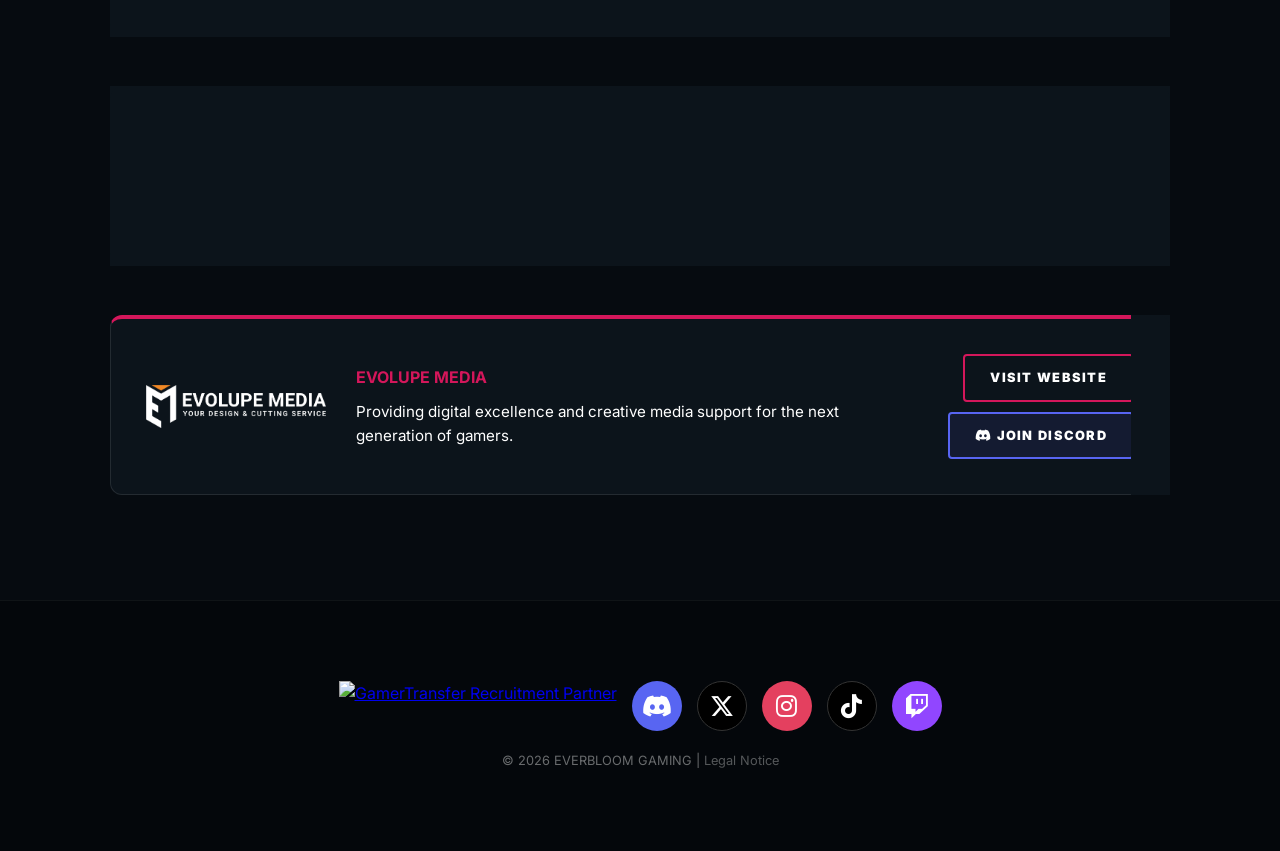
==== commit 5001ed29: "Preserve existing roster slots and styles when replacing Mia" ====
--- a/index.html
+++ b/index.html
@@ -470,6 +470,21 @@
   *, *::before, *::after { animation: none !important; transition: none !important; scroll-behavior: auto !important; }
 }
 
+.team-open { display: flex; flex-direction: column; border-style: dashed; }
+.team-open-art { height: 210px; display: flex; align-items: center; justify-content: center; font-size: 2.4rem; color: var(--accent-accessible); background: radial-gradient(ellipse at bottom,#d4175b33,transparent); }
+.team-open .team-links a { color: var(--accent-accessible); }
+
+/* Chat launcher — Elfsight only loads after a click */
+.chat-launcher { position: fixed; right: 20px; bottom: 20px; z-index: 1003; display: flex; flex-direction: column; align-items: flex-end; gap: 6px; max-width: 230px; }
+.chat-launcher .chat-notice { margin: 0; font-size: .72rem; line-height: 1.35; color: var(--content-muted); background: var(--player-card-bg); border: 1px solid #d4175b55; border-radius: 6px; padding: 6px 8px; text-align: right; }
+.chat-load { display: inline-flex; align-items: center; gap: 8px; min-height: 44px; padding: 10px 18px; border-radius: 999px; border: none; background: var(--primary); color: #fff; font: inherit; font-weight: 700; cursor: pointer; box-shadow: 0 0 15px rgba(212,23,91,.45); }
+.chat-load:disabled { opacity: .7; cursor: wait; }
+@media(max-width:700px) {
+  .team-open-art { height: 150px; }
+  .chat-launcher { right: 12px; bottom: 12px; }
+  body:has(#bottom-nav) .chat-launcher { bottom: calc(88px + env(safe-area-inset-bottom)); }
+}
+
 </style>
 <!-- END SHARED CSS --></head>
 <body class="unified-site index-page"><a class="skip-link" href="#main-content">Skip to content</a><nav aria-label="Main navigation" class="site-nav"><a class="site-brand" href="index.html"><img alt="" height="32" src="everbloomlogo.svg" width="32"/>EVERBLOOM</a><div class="site-nav-links"><a aria-current="page" href="index.html">Home</a><a href="roster.html">Teams</a><a href="bootcamp.html">Bootcamp</a><a href="join.html">Join</a><a href="legal.html">Legal</a></div><button aria-label="Switch colour theme" id="site-theme" type="button">Light / dark</button></nav>
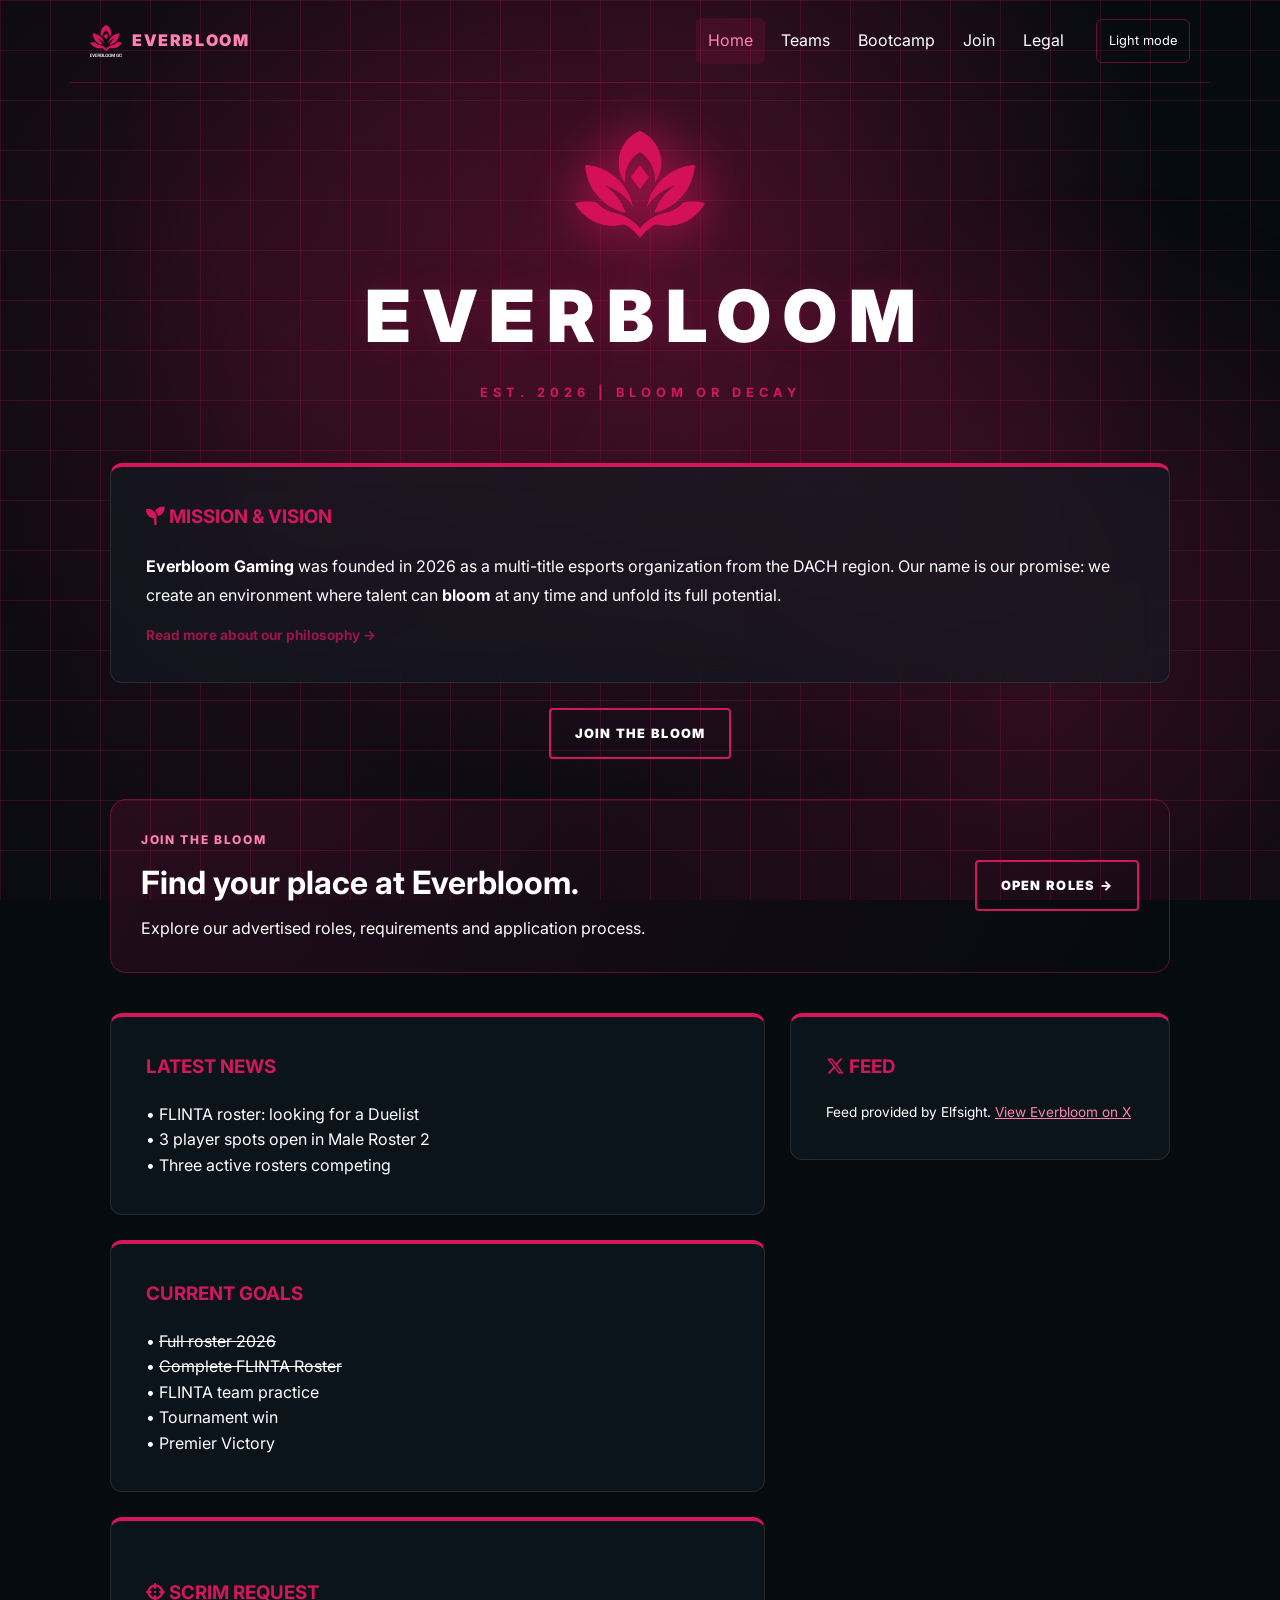
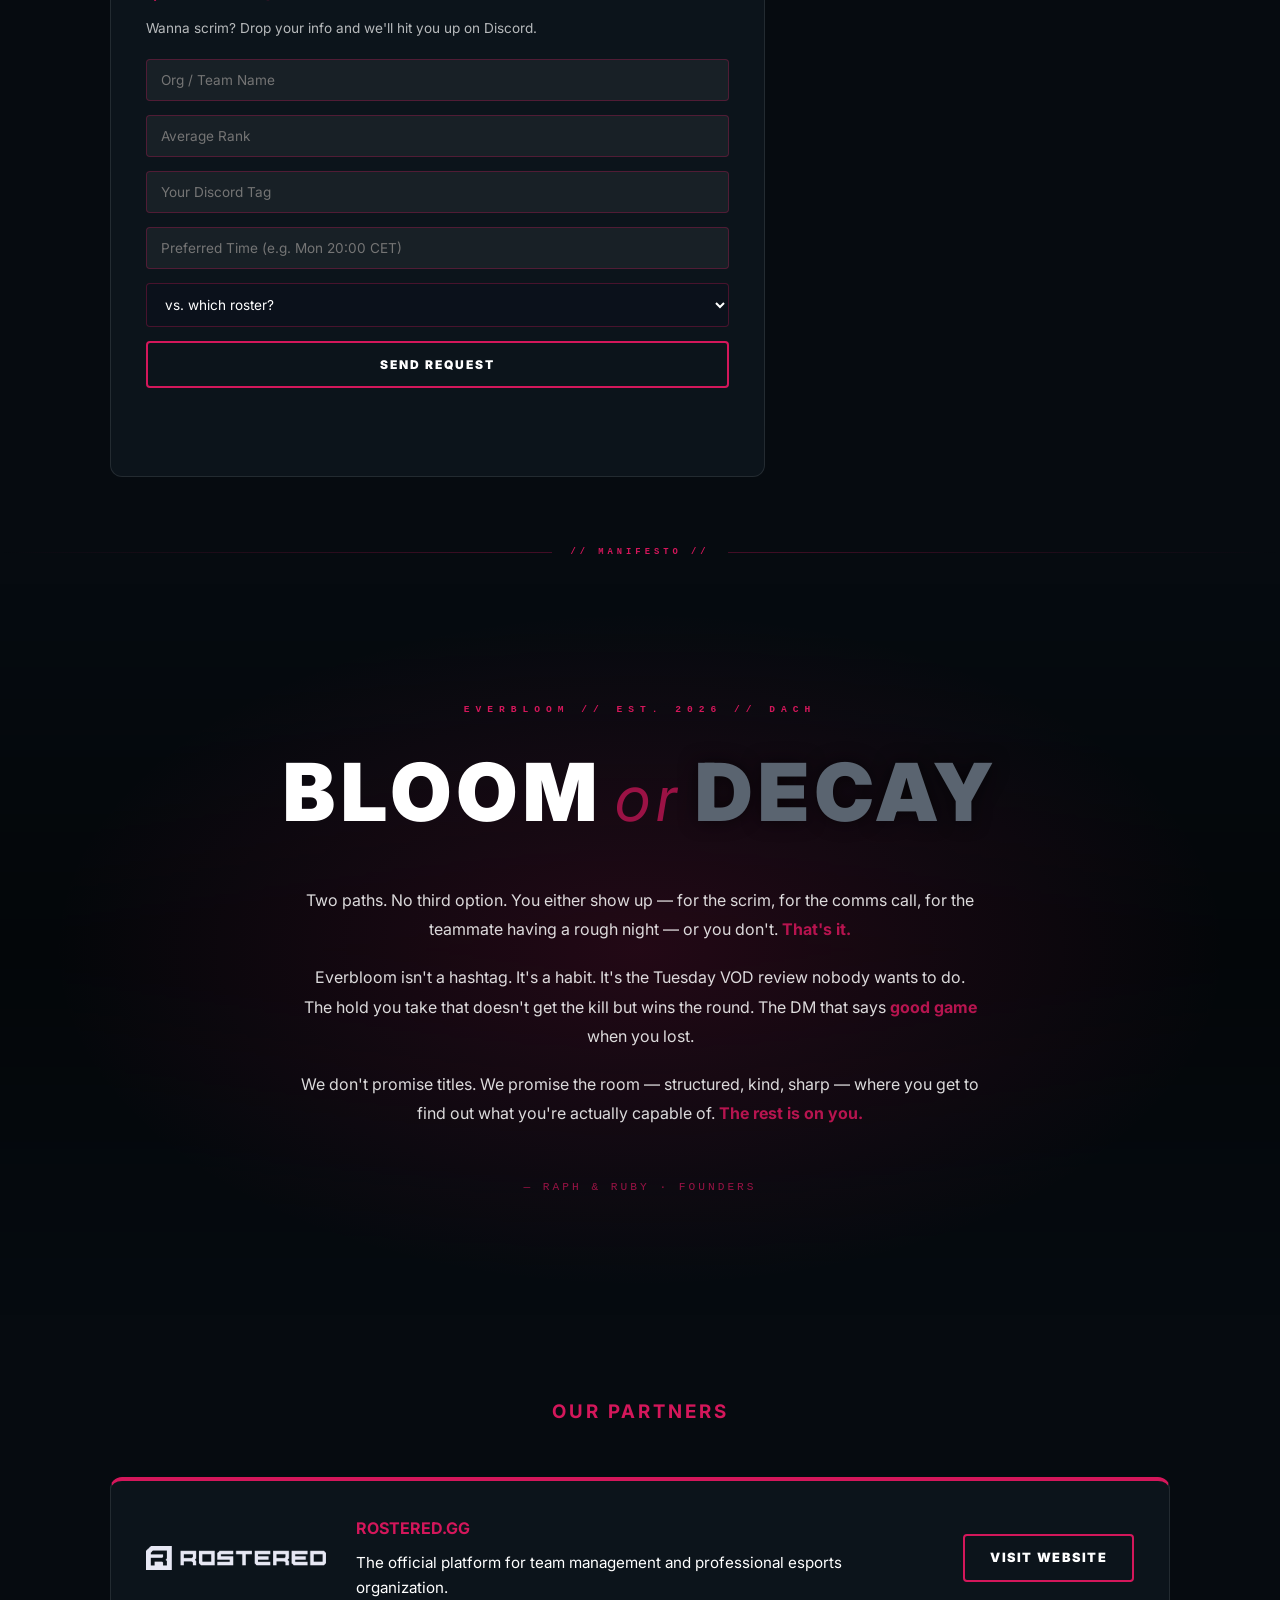
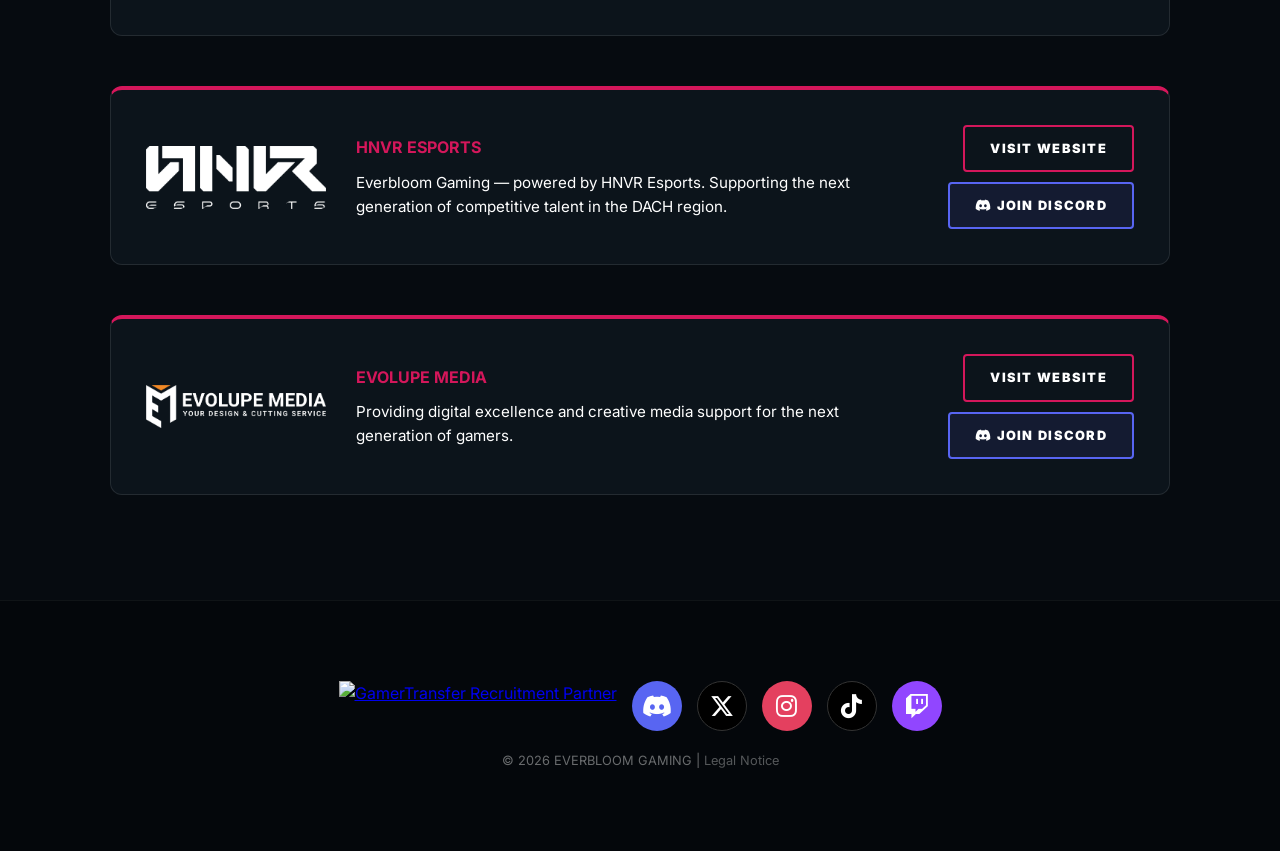
==== commit b64ef1e9: "refactor: move Valorant website into valorant directory Keep a root entrypoint redirect and the sepa" ====
--- a/index.html
+++ b/index.html
@@ -1,811 +1,15 @@
-<!DOCTYPE html>
-
+<!doctype html>
 <html lang="en">
 <head>
-<script id="Cookiebot" src="https://consent.cookiebot.com/uc.js" data-cbid="54d300ce-7e9c-478a-9c9d-a1e8c9fdfa95" data-blockingmode="auto" type="text/javascript"></script>
-<meta charset="utf-8"/>
-<meta content="width=device-width, initial-scale=1.0" name="viewport"/>
-<meta content="EVERBLOOM — a growing esports org from the DACH region. Competing in Valorant,  and beyond. Join the Bloom." name="description"/>
-<meta content="#d4175b" name="theme-color"/>
-<title>EVERBLOOM | Esports Org 🌸</title>
-<link href="everbloomlogo.svg" rel="icon" type="image/svg+xml"/>
-<link href="everbloomlogo.svg" rel="shortcut icon"/>
-<link href="everbloomlogo.svg" rel="apple-touch-icon"/>
-<link href="https://fonts.googleapis.com" rel="preconnect"/>
-<link crossorigin="" href="https://fonts.gstatic.com" rel="preconnect"/>
-<link href="https://cdnjs.cloudflare.com" rel="preconnect"/>
-<link href="https://cdnjs.cloudflare.com/ajax/libs/font-awesome/6.5.1/css/all.min.css" rel="stylesheet"/>
-<link href="https://fonts.googleapis.com/css2?family=Inter:wght@400;700;900&amp;display=swap" rel="stylesheet"/>
-<style>
-:root {
-    --primary: #d4175b;
-    --bg: #060b10;
-    --card-bg: rgba(17, 27, 36, 0.6);
-    --text: #ffffff;
-    --nav-bg: rgba(6, 11, 16, 0.98);
-    --card-gradient: #060b10;
-    --card-gradient-mobile: #050810;
-    --player-card-bg: #050810;
-    --footer-bg: rgba(0,0,0,0.3);
-    --footer-border: rgba(255,255,255,0.05);
-    --bottom-nav-bg: rgba(6, 11, 16, 0.97);
-    --bottom-nav-border: rgba(212, 23, 91, 0.3);
-    --bottom-nav-text: rgba(255,255,255,0.5);
-    --splash-bg: #060b10;
-    --splash-text: #ffffff;
-    --link-icon-color: white;
-    --grid-opacity: 0.18;
-    --grid-radial1: 0.35;
-    --grid-radial2: 0.15;
-    --grid-radial3: 0.10;
-    --video-overlay: rgba(6,11,16,0.95);
-    --color-x: #000000;
-    --color-insta: #E4405F;
-    --color-tiktok: #000000;
-    --color-twitch: #9146FF;
-    --color-discord: #5865F2;
-    --rank-bronze: #824a33;
-    --rank-silver: #ced4da;
-    --rank-gold: #ffcf4b;
-    --rank-ascendant: #22a970;
-    --rank-immortal: #b92f41;
-    --rank-diamond: #b784f2;
-    --rank-platinum: #38b6ff;
-    --rank-radiant: #ffeaae;
-    --rank-diamond-glow: rgba(183, 132, 242, 0.5);
-}
-
-[data-theme="light"] {
-    --bg: #faf5f7;
-    --card-bg: rgba(255, 255, 255, 0.9);
-    --text: #1a0a12;
-    --nav-bg: rgba(250, 245, 247, 0.98);
-    --card-gradient: #faf5f7;
-    --card-gradient-mobile: #f9f0f5;
-    --player-card-bg: #f0e4ec;
-    --footer-bg: rgba(212, 23, 91, 0.04);
-    --footer-border: rgba(212, 23, 91, 0.12);
-    --bottom-nav-bg: rgba(250, 245, 247, 0.97);
-    --bottom-nav-border: rgba(212, 23, 91, 0.2);
-    --bottom-nav-text: rgba(26, 10, 18, 0.45);
-    --splash-bg: #faf5f7;
-    --splash-text: #1a0a12;
-    --link-icon-color: #2a1020;
-    --grid-opacity: 0.07;
-    --grid-radial1: 0.10;
-    --grid-radial2: 0.05;
-    --grid-radial3: 0.04;
-    --video-overlay: rgba(250,245,247,0.93);
-}
-
-body, .nav-overlay, .player-card, footer, #bottom-nav, #splash { transition: background 0.35s ease, background-color 0.35s ease, color 0.35s ease; }
-
-* { box-sizing: border-box; margin: 0; padding: 0; }
-html { scroll-behavior: smooth; }
-
-body {
-    width: 100%; overflow-x: hidden; background-color: var(--bg);
-    color: var(--text); font-family: 'Inter', sans-serif;
-    background-image:
-        linear-gradient(rgba(212, 23, 91, var(--grid-opacity)) 1px, transparent 1px),
-        linear-gradient(90deg, rgba(212, 23, 91, var(--grid-opacity)) 1px, transparent 1px),
-        radial-gradient(circle at 50% 30%, rgba(212, 23, 91, var(--grid-radial1)) 0%, transparent 60%),
-        radial-gradient(circle at 80% 80%, rgba(212, 23, 91, var(--grid-radial2)) 0%, transparent 40%),
-        radial-gradient(circle at 20% 70%, rgba(212, 23, 91, var(--grid-radial3)) 0%, transparent 35%);
-    background-size: 50px 50px, 50px 50px, 100% 100%, 100% 100%, 100% 100%;
-    background-attachment: fixed;
-}
-
-body::before {
-    content: ""; position: fixed; top: 0; left: 0; width: 100%; height: 100%;
-    background: radial-gradient(circle at 15% 25%, rgba(212, 23, 91, 0.12) 0%, transparent 35%),
-                radial-gradient(circle at 85% 60%, rgba(212, 23, 91, 0.10) 0%, transparent 30%);
-    animation: orb-pulse 12s ease-in-out infinite alternate;
-    pointer-events: none; z-index: -1;
-}
-@keyframes orb-pulse { 0% { opacity: 0.5; transform: scale(1); } 100% { opacity: 1; transform: scale(1.08); } }
-
-body::after {
-    content: ""; position: fixed; top: 0; left: 0; width: 100%; height: 100%;
-    background: linear-gradient(to bottom, transparent 0%, rgba(212, 23, 91, 0.07) 50%, transparent 100%);
-    background-size: 100% 180px; animation: scanline 10s linear infinite;
-    pointer-events: none; z-index: 999;
-}
-@keyframes scanline { 0% { background-position: 0 -180px; } 100% { background-position: 0 100vh; } }
-
-::-webkit-scrollbar { width: 8px; }
-::-webkit-scrollbar-track { background: var(--bg); }
-::-webkit-scrollbar-thumb { background: var(--primary); border-radius: 10px; }
-
-#video-bg { position: fixed; top: 50%; left: 50%; min-width: 100%; min-height: 100%; z-index: -2; transform: translateX(-50%) translateY(-50%); object-fit: cover; filter: brightness(0.12); }
-.video-overlay { position: fixed; top: 0; left: 0; width: 100%; height: 100%; background: radial-gradient(circle, rgba(6,11,16,0.1), var(--video-overlay)); z-index: -1; }
-#particle-canvas { position: fixed; top: 0; left: 0; width: 100%; height: 100%; pointer-events: none; z-index: 1; }
-
-.nav-toggle { position: fixed; top: 20px; left: 20px; z-index: 1001; background: var(--primary); border: none; width: 45px; height: 45px; border-radius: 5px; cursor: pointer; display: flex; flex-direction: column; align-items: center; justify-content: center; gap: 5px; }
-.nav-toggle span { display: block; width: 22px; height: 2px; background: white; transition: 0.3s cubic-bezier(0.4, 0, 0.2, 1); position: relative; }
-.nav-toggle.open span:nth-child(1) { transform: translateY(7px) rotate(45deg); }
-.nav-toggle.open span:nth-child(2) { opacity: 0; transform: translateX(-10px); }
-.nav-toggle.open span:nth-child(3) { transform: translateY(-7px) rotate(-45deg); }
-
-.nav-overlay { position: fixed; top: 0; left: -300px; width: 280px; height: 100vh; background: var(--nav-bg); backdrop-filter: blur(25px); z-index: 1000; transition: left 0.5s ease, background 0.35s ease; display: flex; flex-direction: column; padding: 100px 30px 40px; border-right: 1px solid rgba(212, 23, 91, 0.2); }
-.nav-overlay.active { left: 0; }
-.nav-overlay a { font-size: 1.5rem; color: var(--text); text-decoration: none; text-transform: uppercase; font-weight: 900; margin: 15px 0; cursor: pointer; transition: color 0.3s ease, transform 0.3s ease; letter-spacing: 2px; }
-.nav-overlay a:hover { color: var(--primary); text-shadow: 0 0 15px var(--primary); transform: translateX(10px); }
-.nav-overlay a.nav-active { color: var(--primary); text-shadow: 0 0 15px var(--primary); }
-
-#theme-toggle { position: fixed; top: 20px; right: 20px; z-index: 1002; background: var(--primary); border: none; width: 45px; height: 45px; border-radius: 50%; cursor: pointer; display: flex; align-items: center; justify-content: center; color: white; font-size: 1.1rem; box-shadow: 0 0 15px rgba(212, 23, 91, 0.4); transition: transform 0.3s, box-shadow 0.3s; }
-#theme-toggle:hover { transform: scale(1.1) rotate(20deg); box-shadow: 0 0 25px var(--primary); }
-
-header { padding: 100px 20px 40px; display: flex; flex-direction: column; align-items: center; justify-content: center; text-align: center; width: 100%; }
-.logo-main { width: 130px; filter: drop-shadow(0 0 25px var(--primary)); margin-bottom: 20px; transition: transform 0.3s ease; cursor: pointer; display: block; }
-
-.glitch-text { font-size: clamp(2.5rem, 8vw, 4.5rem); font-weight: 900; text-transform: uppercase; position: relative; display: inline-block; letter-spacing: 12px; padding-left: 12px; color: var(--text); animation: glitch 500ms infinite; margin: 0 auto; }
-@keyframes glitch {
-    0%   { text-shadow: 0.05em 0 0 rgba(255,0,0,0.75), -0.05em -0.025em 0 rgba(0,255,0,0.75), -0.025em 0.05em 0 rgba(0,0,255,0.75); }
-    14%  { text-shadow: 0.05em 0 0 rgba(255,0,0,0.75), -0.05em -0.025em 0 rgba(0,255,0,0.75), -0.025em 0.05em 0 rgba(0,0,255,0.75); }
-    15%  { text-shadow: -0.05em -0.025em 0 rgba(255,0,0,0.75), 0.025em 0.025em 0 rgba(0,255,0,0.75), -0.05em -0.05em 0 rgba(0,0,255,0.75); }
-    49%  { text-shadow: -0.05em -0.025em 0 rgba(255,0,0,0.75), 0.025em 0.025em 0 rgba(0,255,0,0.75), -0.05em -0.05em 0 rgba(0,0,255,0.75); }
-    50%  { text-shadow: 0.025em 0.05em 0 rgba(255,0,0,0.75), 0.05em 0 0 rgba(0,255,0,0.75), 0 -0.05em 0 rgba(0,0,255,0.75); }
-    99%  { text-shadow: 0.025em 0.05em 0 rgba(255,0,0,0.75), 0.05em 0 0 rgba(0,255,0,0.75), 0 -0.05em 0 rgba(0,0,255,0.75); }
-    100% { text-shadow: -0.025em 0 0 rgba(255,0,0,0.75), -0.025em -0.025em 0 rgba(0,255,0,0.75), -0.025em -0.05em 0 rgba(0,255,0,0.75); }
-}
-
-.container { max-width: 1100px; margin: auto; padding: 20px; }
-.info-card { background: var(--card-bg); padding: 35px; border-radius: 12px; border: 1px solid rgba(255, 255, 255, 0.1); border-top: 4px solid var(--primary); margin-bottom: 25px; backdrop-filter: blur(15px); transition: background 0.35s ease; }
-.info-card h3 { margin-top: 0; color: var(--primary); text-transform: uppercase; margin-bottom: 20px; }
-[data-theme="light"] .info-card { border-color: rgba(212, 23, 91, 0.15); }
-
-.apply-container { text-align: center; margin: 20px 0 40px; }
-.apply-btn { display: inline-block; background: transparent; color: var(--text); padding: 18px 45px; border-radius: 4px; text-decoration: none; font-weight: 900; text-transform: uppercase; letter-spacing: 3px; transition: background 0.4s, color 0.4s, box-shadow 0.4s, transform 0.4s; border: 2px solid var(--primary); cursor: pointer; }
-.apply-btn:hover { background: var(--primary); color: white !important; box-shadow: 0 0 35px var(--primary); transform: scale(1.05); }
-
-.home-grid { display: grid; grid-template-columns: 1fr 380px; gap: 25px; align-items: start; }
-@media (max-width: 1000px) { .home-grid { grid-template-columns: 1fr; } }
-
-.partners-list { display: flex; flex-direction: column; gap: 25px; width: 100%; }
-.partner-card-long { display: flex; align-items: center; justify-content: space-between; gap: 30px; text-align: left; }
-@media (max-width: 768px) { .partner-card-long { flex-direction: column; text-align: center; } }
-
-.roster-grid-container { display: flex; flex-direction: column; gap: 20px; align-items: center; width: 100%; }
-.roster-row-top, .roster-row-bottom { display: grid; grid-template-columns: repeat(3, 1fr); gap: 20px; width: 100%; }
-.roster-2nd-row { grid-template-columns: repeat(2, 1fr); width: 66%; }
-.raph-container { display:grid; grid-template-columns:1fr; gap:20px; width:33%; margin:0 auto; }
-@media (max-width: 850px) { .raph-container { width:100%; } }
-@media (max-width: 768px) { .roster-teaser-grid { grid-template-columns: 1fr !important; } }
-
-@media (max-width: 850px) { .roster-row-top, .roster-row-bottom, .roster-2nd-row { grid-template-columns: 1fr; width: 100%; } }
-
-.management-grid { display: grid; grid-template-columns: repeat(auto-fit, minmax(280px, 1fr)); gap: 30px; width: 100%; max-width: 900px; justify-items: center; }
-
-.player-card { background: var(--player-card-bg); border-radius: 10px; min-height: 420px; position: relative; overflow: hidden; border: 1px solid rgba(212, 23, 91, 0.25); transition: border-color 0.4s, box-shadow 0.4s, background 0.35s; width: 100%; isolation: isolate; box-shadow: 0 0 0 2px rgba(0,0,0,0.8), inset 0 0 40px rgba(0,0,0,0.95); }
-.player-img { position: absolute; top: 0; left: 0; width: 100%; height: 100%; object-fit: cover; opacity: 0.35; z-index: 1; transition: 0.5s; }
-.player-card:hover .player-img { opacity: 0.5; transform: scale(1.05); }
-[data-theme="light"] .player-card { box-shadow: 0 4px 20px rgba(212,23,91,0.1), inset 0 0 40px rgba(255,255,255,0.3); }
-[data-theme="light"] .player-img { opacity: 0.55; }
-[data-theme="light"] .player-card:hover .player-img { opacity: 0.7; }
-
-#reyna-special { position: absolute; top: 35%; left: 50%; transform: translate(-50%, -50%) scale(1.4); width: 100%; height: 100%; object-fit: contain; opacity: 0.45; z-index: 1; transition: 0.5s ease; }
-.player-card:hover #reyna-special { transform: translate(-50%, -50%) scale(1.55); opacity: 0.6; }
-[data-theme="light"] #reyna-special { opacity: 0.6; }
-
-.card-content { position: absolute; bottom: 0; width: 100%; padding: 20px; background: linear-gradient(transparent, var(--card-gradient) 85%); z-index: 10; transition: background 0.35s ease; }
-.player-links { display: flex; gap: 12px; align-items: center; margin-top: 10px; }
-.tracker-icon { height: 18px; filter: brightness(1.2); transition: 0.3s; }
-.player-link-icon { color: var(--link-icon-color); font-size: 1.1rem; transition: color 0.3s; text-decoration: none; }
-.player-link-icon:hover { color: var(--primary); }
-
-.rank-tag { padding: 5px 12px; border-radius: 4px; font-size: 0.7rem; border: 1px solid; font-weight: 800; display: inline-block; margin: 8px 0; text-transform: uppercase; }
-.rank-bronze   { color: var(--rank-bronze);   border-color: var(--rank-bronze);   box-shadow: 0 0 10px var(--rank-bronze); }
-.rank-silver   { color: var(--rank-silver);   border-color: var(--rank-silver);   box-shadow: 0 0 10px var(--rank-silver); }
-.rank-gold     { color: var(--rank-gold);     border-color: var(--rank-gold);     box-shadow: 0 0 10px var(--rank-gold); }
-.rank-diamond  { color: var(--rank-diamond);  border-color: var(--rank-diamond);  box-shadow: 0 0 15px var(--rank-diamond-glow); text-shadow: 0 0 5px var(--rank-diamond-glow); }
-.rank-platinum { color: var(--rank-platinum); border-color: var(--rank-platinum); box-shadow: 0 0 10px var(--rank-platinum); }
-.rank-ascendant{ color: var(--rank-ascendant);border-color: var(--rank-ascendant);box-shadow: 0 0 10px var(--rank-ascendant); }
-.rank-immortal { color: var(--rank-immortal); border-color: var(--rank-immortal); box-shadow: 0 0 10px var(--rank-immortal); }
-.rank-radiant  { color: var(--rank-radiant);  border-color: var(--rank-radiant);  box-shadow: 0 0 10px var(--rank-radiant); }
-
-footer { text-align: center; padding: 60px 20px; background: var(--footer-bg); border-top: 1px solid var(--footer-border); }
-.footer-socials { display: flex; justify-content: center; gap: 15px; margin-bottom: 20px; flex-wrap: wrap; }
-.soc-link { width: 50px; height: 50px; display: flex; align-items: center; justify-content: center; border-radius: 50%; color: white; text-decoration: none; font-size: 1.5rem; transition: 0.3s; }
-.sl-discord { background: var(--color-discord); }
-.sl-x        { background: var(--color-x); border: 1px solid #333; }
-.sl-insta    { background: var(--color-insta); }
-.sl-tiktok   { background: var(--color-tiktok); border: 1px solid #333; }
-.sl-twitch   { background: var(--color-twitch); }
-
-.reveal { opacity: 0; transform: translateY(30px); transition: all 0.8s cubic-bezier(0.2, 0.8, 0.2, 1); }
-.reveal.active { opacity: 1; transform: translateY(0); }
-.page-section { display: block; padding: 60px 0; }
-#home { min-height: 100vh; padding-top: 0; }
-
-@media (max-width: 600px) {
-    header { padding: 80px 15px 30px; }
-    .logo-main { width: 90px; }
-    .glitch-text { font-size: clamp(1.8rem, 11vw, 3rem); letter-spacing: 6px; }
-    .container { padding: 12px; }
-    .info-card { padding: 20px 16px; }
-    .apply-btn { padding: 14px 28px; font-size: 0.8rem; letter-spacing: 2px; }
-    .home-grid { grid-template-columns: 1fr !important; gap: 15px; }
-    .player-card { display: flex !important; flex-direction: row !important; min-height: 130px !important; max-height: 145px !important; overflow: hidden; }
-    .player-img { position: relative !important; top: auto !important; left: auto !important; width: 120px !important; height: 145px !important; object-fit: cover !important; object-position: top center !important; flex-shrink: 0 !important; opacity: 0.95 !important; transform: none !important; }
-    #reyna-special { position: relative !important; top: auto !important; left: auto !important; transform: none !important; width: 120px !important; height: 145px !important; object-fit: cover !important; object-position: top center !important; flex-shrink: 0 !important; opacity: 0.95 !important; }
-    .card-content { position: relative !important; background: linear-gradient(to right, var(--card-gradient-mobile) 50%, rgba(5,8,16,0.85)) !important; display: flex !important; flex-direction: column !important; justify-content: center !important; padding: 12px 14px !important; flex: 1 !important; width: auto !important; z-index: 10; }
-    .player-links { margin-top: 5px; }
-    .card-content small { font-size: 0.58rem; }
-    .rank-tag { font-size: 0.62rem; padding: 2px 7px; margin: 4px 0; }
-    .player-card .card-content[style*="top:0"] { position: relative !important; background: linear-gradient(135deg, rgba(212,23,91,0.1), rgba(5,8,16,0.98)) !important; padding: 10px 12px !important; justify-content: center !important; min-height: 130px; }
-    .player-card .card-content[style*="top:0"] .apply-btn { padding: 6px 12px !important; font-size: 0.6rem !important; margin-top: 6px !important; letter-spacing: 1px !important; }
-    .player-card .card-content[style*="top:0"] div[style*="font-size:1.4rem"],
-    .player-card .card-content[style*="top:0"] div[style*="font-size: 1.4rem"] { font-size: 1rem !important; }
-    .player-card .card-content[style*="top:0"] div[style*="font-size:0.75rem"] { font-size: 0.65rem !important; margin-bottom: 4px !important; }
-    .roster-row-top, .roster-row-bottom, .roster-2nd-row { grid-template-columns: 1fr !important; width: 100% !important; }
-    .management-grid { grid-template-columns: 1fr; max-width: 100%; }
-    .partner-card-long { flex-direction: column; text-align: center; gap: 15px; }
-    .partner-card-long img { max-width: 130px !important; }
-    .footer-socials { gap: 10px; }
-    .soc-link { width: 42px; height: 42px; font-size: 1.2rem; }
-    .page-section { padding: 40px 0; }
-    .nav-overlay { width: 100%; left: -100%; }
-    .nav-overlay.active { left: 0; }
-    .nav-overlay a { font-size: 1.3rem; }
-    #theme-toggle { width: 38px; height: 38px; font-size: 0.9rem; top: 16px; right: 16px; }
-}
-
-@media (max-width: 600px) {
-    [data-theme="light"] .card-content { background: linear-gradient(to right, var(--card-gradient-mobile) 50%, rgba(250,245,247,0.85)) !important; }
-    [data-theme="light"] .player-card .card-content[style*="top:0"] { background: linear-gradient(135deg, rgba(212,23,91,0.08), rgba(250,245,247,0.98)) !important; }
-}
-
-/* ========== NEW SPLASH WITH PETALS ========== */
-#splash { position: fixed; inset: 0; z-index: 9999; background: radial-gradient(ellipse at 50% 50%, #1a0a16 0%, #060b10 70%); display: flex; flex-direction: column; align-items: center; justify-content: center; transition: opacity 0.8s ease, visibility 0.8s ease; }
-#splash.hidden { opacity: 0; visibility: hidden; }
-#splash canvas { position: absolute; inset: 0; z-index: 1; }
-#splash .vign { position: absolute; inset: 0; z-index: 2; pointer-events: none; background: radial-gradient(circle at 50% 50%, transparent 30%, rgba(0, 0, 0, .55) 100%); }
-#splash .splash-center { position: relative; z-index: 5; display: flex; flex-direction: column; align-items: center; opacity: 0; animation: splash-fade-in 1.4s .4s forwards; }
-#splash .splash-logo { width: 120px; filter: drop-shadow(0 0 40px var(--primary)); animation: splash-bloom 1.6s cubic-bezier(.2, .8, .2, 1) .2s both; }
-#splash .splash-title { font-size: 2.5rem; margin-top: 28px; letter-spacing: 14px; font-weight: 900; text-transform: uppercase; opacity: 0; animation: splash-up .8s .8s forwards; }
-#splash .splash-sub { color: var(--primary); letter-spacing: 5px; font-weight: bold; font-size: 0.8rem; margin-top: 12px; opacity: 0; animation: splash-up .8s 1s forwards; }
-#splash .splash-bar { width: 240px; height: 3px; background: rgba(212, 23, 91, .15); margin-top: 30px; border-radius: 2px; overflow: hidden; opacity: 0; animation: splash-up .5s 1.2s forwards; }
-#splash .splash-bar::after { content: ""; display: block; height: 100%; width: 0; background: var(--primary); box-shadow: 0 0 12px var(--primary); animation: splash-load 1.8s 1.3s ease-out forwards; }
-@keyframes splash-bloom { 0% { transform: scale(.3) rotate(-30deg); opacity: 0; filter: drop-shadow(0 0 0 var(--primary)); } 60% { transform: scale(1.1) rotate(8deg); opacity: 1; } 100% { transform: scale(1) rotate(0); } }
-@keyframes splash-fade-in { to { opacity: 1; } }
-@keyframes splash-up { from { opacity: 0; transform: translateY(8px); } to { opacity: 1; transform: translateY(0); } }
-@keyframes splash-load { to { width: 100%; } }
-
-#back-to-top { position: fixed; bottom: 90px; right: 20px; z-index: 1002; width: 44px; height: 44px; border-radius: 50%; background: var(--primary); border: none; color: white; font-size: 1.2rem; cursor: pointer; display: flex; align-items: center; justify-content: center; opacity: 0; transform: translateY(20px); transition: 0.3s ease; pointer-events: none; box-shadow: 0 0 15px var(--primary); }
-#back-to-top.visible { opacity: 1; transform: translateY(0); pointer-events: all; }
-#back-to-top:hover { transform: translateY(-3px); box-shadow: 0 0 25px var(--primary); }
-
-#bottom-nav { display: none; position: fixed; bottom: 0; left: 0; width: 100%; z-index: 1002; background: var(--bottom-nav-bg); backdrop-filter: blur(20px); border-top: 1px solid var(--bottom-nav-border); padding: 8px 0 calc(8px + env(safe-area-inset-bottom)); }
-#bottom-nav ul { display: flex; justify-content: space-around; list-style: none; margin: 0; padding: 0; }
-#bottom-nav ul li a { display: flex; flex-direction: column; align-items: center; gap: 3px; color: var(--bottom-nav-text); text-decoration: none; font-size: 0.6rem; font-weight: 700; letter-spacing: 1px; text-transform: uppercase; transition: 0.3s; }
-#bottom-nav ul li a i { font-size: 1.2rem; }
-#bottom-nav ul li a.active, #bottom-nav ul li a:hover { color: var(--primary); }
-#bottom-nav ul li a.active i { text-shadow: 0 0 10px var(--primary); }
-@media (max-width: 768px) { #bottom-nav { display: block; } #back-to-top { bottom: 80px; } body { padding-bottom: 65px; } .nav-toggle { display: none; } }
-
-.typing-cursor { display: inline-block; width: 2px; height: 0.9em; background: var(--primary); margin-left: 2px; animation: blink 0.7s step-end infinite; vertical-align: middle; }
-@keyframes blink { 50% { opacity: 0; } }
-
-#bg-shapes { position: fixed; top: 0; left: 0; width: 100%; height: 100%; pointer-events: none; z-index: 0; overflow: hidden; }
-.bg-shape { position: absolute; border: 1px solid rgba(212,23,91,0.18); fill: none; }
-.shape-sq1 { width: 120px; height: 120px; top: 15%; left: 8%; animation: rot-cw 20s linear infinite; transform-origin: center; }
-.shape-sq2 { width: 80px; height: 80px; top: 15%; left: 8%; border-color: rgba(212,23,91,0.1); animation: rot-ccw 28s linear infinite; transform-origin: center; }
-.shape-sq3 { width: 200px; height: 200px; top: 8%; left: 2%; border-color: rgba(212,23,91,0.06); animation: rot-cw 45s linear infinite; transform-origin: center; }
-.shape-sq4 { width: 100px; height: 100px; top: 60%; right: 5%; animation: rot-ccw 22s linear infinite; transform-origin: center; }
-.shape-sq5 { width: 60px; height: 60px; top: 60%; right: 5%; border-color: rgba(212,23,91,0.1); animation: rot-cw 16s linear infinite; transform-origin: center; }
-.shape-sq6 { width: 160px; height: 160px; top: 55%; right: 2%; border-color: rgba(212,23,91,0.06); animation: rot-ccw 38s linear infinite; transform-origin: center; }
-.shape-ring { width: 300px; height: 300px; border-radius: 50%; border-color: rgba(212,23,91,0.07); border-style: dashed; top: 50%; left: 50%; margin-left: -150px; margin-top: -150px; animation: rot-cw 60s linear infinite; transform-origin: center; }
-@keyframes rot-cw  { from { transform: rotate(0deg); } to { transform: rotate(360deg); } }
-@keyframes rot-ccw { from { transform: rotate(0deg); } to { transform: rotate(-360deg); } }
-     
-/* ========== TIMELINE ========== */
-.timeline{position:relative;padding:20px 0}
-.timeline::before{content:"";position:absolute;left:50%;top:0;bottom:0;width:2px;
-  background:linear-gradient(to bottom,transparent,var(--primary) 10%,var(--primary) 90%,transparent);
-  transform:translateX(-50%)}
-@media(max-width:760px){.timeline::before{left:30px}}
-.tl-row{display:grid;grid-template-columns:1fr 80px 1fr;gap:0;margin-bottom:40px;align-items:center}
-.tl-row:nth-child(odd) .tl-card{grid-column:1;text-align:right}
-.tl-row:nth-child(even) .tl-card{grid-column:3}
-.tl-row:nth-child(odd) .tl-spacer{grid-column:3}
-.tl-row:nth-child(even) .tl-spacer{grid-column:1}
-.tl-dot{grid-column:2;width:18px;height:18px;border-radius:50%;background:var(--primary);justify-self:center;
-  box-shadow:0 0 0 4px var(--bg),0 0 16px var(--primary);position:relative;z-index:2}
-.tl-card{background:var(--card-bg);border:1px solid rgba(212,23,91,.2);border-radius:8px;padding:22px;
-  backdrop-filter:blur(10px)}
-.tl-date{font-size:.7rem;color:var(--primary);letter-spacing:2px;font-weight:700;margin-bottom:6px;font-family:monospace}
-.tl-title{font-weight:900;font-size:1rem;letter-spacing:1px;margin-bottom:6px}
-.tl-desc{font-size:.82rem;opacity:.75;line-height:1.6}
-@media(max-width:760px){
-  .tl-row{grid-template-columns:60px 1fr;gap:18px;margin-bottom:30px}
-  .tl-row .tl-card,.tl-row:nth-child(odd) .tl-card,.tl-row:nth-child(even) .tl-card{grid-column:2;text-align:left}
-  .tl-row .tl-spacer{display:none}
-  .tl-dot{grid-column:1;justify-self:center}
-}
-
-/* ========== MANIFESTO ========== */
-.manifesto-section{padding:100px 20px;position:relative;overflow:hidden;text-align:center}
-.manifesto-section::before{content:"";position:absolute;inset:0;
-  background:radial-gradient(ellipse at center,rgba(212,23,91,.15) 0%,transparent 65%),
-  linear-gradient(180deg,transparent,rgba(0,0,0,.4),transparent);z-index:-1}
-.manifesto-stamp{font-size:.6rem;letter-spacing:6px;color:var(--primary);margin-bottom:30px;font-weight:700;font-family:monospace}
-.manifesto-title{font-size:clamp(2.2rem,7vw,5rem);font-weight:900;letter-spacing:6px;line-height:1.1;margin-bottom:50px}
-.manifesto-title .bloom{display:inline-block}
-.manifesto-title .or-txt{font-style:italic;color:var(--primary);font-weight:400;font-size:.8em;margin:0 12px;opacity:.7}
-.manifesto-title .decay{display:inline-block;color:#5a6470;text-shadow:0 0 18px rgba(0,0,0,.6)}
-[data-theme="light"] .manifesto-title .decay{color:#aaa}
-.manifesto-body{max-width:680px;margin:0 auto;font-size:1rem;line-height:1.85;opacity:.85}
-.manifesto-body p+p{margin-top:18px}
-.manifesto-body em{color:var(--primary);font-style:normal;font-weight:700}
-.manifesto-sig{margin-top:50px;font-size:.7rem;letter-spacing:3px;color:var(--primary);opacity:.7;font-family:monospace}
-
-/* ========== SECTION HEADER ========== */
-.section-h{text-align:center;margin-bottom:50px}
-.section-h .kicker{font-size:.65rem;letter-spacing:5px;color:var(--primary);font-weight:900;text-transform:uppercase;margin-bottom:12px}
-.section-h h2{font-size:clamp(1.6rem,4vw,2.4rem);font-weight:900;letter-spacing:6px;text-transform:uppercase}
-.section-h p{font-size:.9rem;opacity:.6;margin-top:14px;max-width:560px;margin-left:auto;margin-right:auto;line-height:1.7}
-
-/* ========== DIVIDER ========== */
-.glitch-divider{height:60px;display:flex;align-items:center;justify-content:center;overflow:hidden;position:relative}
-.glitch-divider::before{content:"";position:absolute;left:0;right:0;top:50%;height:1px;
-  background:linear-gradient(90deg,transparent,var(--primary),transparent);opacity:.35}
-.glitch-divider span{font-size:.55rem;letter-spacing:4px;color:var(--primary);background:var(--bg);
-  padding:0 18px;position:relative;font-weight:700;font-family:monospace}
-</style>
-<!-- BEGIN SHARED CSS -->
-<style>
-/* Shared mobile, navigation and editorial components. */
-:root { --accent-accessible: #ff82b1; }
-.unified-site { --primary: #d4175b; --text: #fff; --player-card-bg: #111b24; --content-muted: #c0c6ce; margin: 0; padding: 0; }
-.unified-site *, .unified-site *::before, .unified-site *::after { box-sizing: border-box; }
-.site-nav { max-width: 1140px; margin: auto; padding: 18px 20px; display: flex; flex-wrap: wrap; align-items: center; gap: 20px; border-bottom: 1px solid #d4175b55; position: relative; z-index: 10; }
-.site-brand { display: flex; align-items: center; gap: 10px; font-weight: 900; letter-spacing: .1em; text-decoration: none; color: var(--accent-accessible); }
-.site-nav-links { display: flex; flex-wrap: wrap; gap: 4px; margin-left: auto; }
-.site-nav-links a { color: var(--text); text-decoration: none; padding: 10px 12px; border-radius: 6px; min-height: 44px; }
-.site-nav-links a:hover, .site-nav-links a[aria-current] { background: #d4175b22; color: var(--accent-accessible); }
-#site-theme { background: transparent; color: var(--text); border: 1px solid #d4175b77; border-radius: 6px; padding: 10px 12px; min-height: 44px; cursor: pointer; font: inherit; font-size: .8rem; }
-.unified-site .container { width: min(100%,1100px); }
-.unified-site header { padding-top: 48px !important; }
-.legal-page { background: var(--bg,#060b10); color: var(--text); }
-.legal-page .container { width: min(calc(100% - 32px),900px); margin: 40px auto; padding: clamp(20px,5vw,40px); background: var(--player-card-bg); }
-.legal-page h1 { font-size: clamp(1.7rem,5vw,2.5rem); }
-.legal-page h1, .legal-page h2, .legal-page a { color: var(--accent-accessible); }
-.legal-page .container a { color: var(--accent-accessible) !important; overflow-wrap: anywhere; }
-.legal-page p, .legal-page li { color: var(--content-muted); }
-.legal-page strong { color: var(--text); }
-.legal-page .address-box { overflow-wrap: anywhere; font-size: 1rem; }
-.legal-page footer { padding: 24px; color: var(--content-muted); }
-.bootcamp-page .info-card { margin-bottom: 24px; }
-[data-theme="light"] .unified-site { --text: #1a0a12; --player-card-bg: #fff; --content-muted: #514550; --bg: #faf5f7; }
-[data-theme="light"] .opening, [data-theme="light"] .application-steps li { background: #fff; }
-[data-theme="light"] .join-hero > p:not(.eyebrow) { color: var(--content-muted); }
-@media(max-width:700px) {
- .site-nav { gap: 10px; padding: 12px; }
- .site-brand { font-size: .9rem; }
- .site-nav-links { order: 3; flex: 1 0 100%; margin: 0; justify-content: space-between; gap: 0; }
- .site-nav-links a { padding: 10px 8px; font-size: .8rem; }
- #site-theme { margin-left: auto; }
- .unified-site header { padding-top: 32px !important; }
-}
-[data-theme="light"] { --accent-accessible: #a60c49; }
-html { scroll-padding-top: 85px; }
-body { line-height: 1.6; }
-a, button, summary { -webkit-tap-highlight-color: transparent; }
-a:focus-visible, button:focus-visible, summary:focus-visible, input:focus-visible, select:focus-visible { outline: 3px solid var(--accent-accessible); outline-offset: 5px; }
-.skip-link { position: fixed; top: -100px; left: 16px; z-index: 9999; padding: 12px 20px; background: white; color: #111; }
-.skip-link:focus { top: 12px; }
-.reveal { opacity: 1; transform: none; }
-.glitch-text { animation: none; text-shadow: 0 0 30px #d4175b33; }
-header .logo-main { margin-left: auto; margin-right: auto; }
-body::before, body::after, .bg-shape { animation: none !important; }
-body::after { display: none; }
-.nav-overlay { overflow-y: auto; overscroll-behavior: contain; height: 100dvh; padding-top: 80px; }
-.nav-overlay > a { font-size: 1.1rem; margin: 8px 0; }
-.nav-overlay a { min-height: 44px; display: inline-flex; align-items: center; }
-.nav-overlay.active { box-shadow: 0 0 0 100vmax #0009; }
-.nav-overlay[inert] { visibility: hidden; }
-.nav-toggle { z-index: 1003; }
-.eyebrow { color: var(--accent-accessible); font-weight: 800; letter-spacing: .14em; font-size: .75rem; text-transform: uppercase; }
-.recruitment-teaser, .join-callout { border: 1px solid #d4175b66; border-radius: 16px; padding: 30px; background: linear-gradient(120deg,#d4175b22,transparent); margin: 25px 0 40px; }
-.recruitment-teaser { display: flex; align-items: center; justify-content: space-between; gap: 24px; }
-.recruitment-teaser h2 { font-size: clamp(1.4rem,4vw,2rem); margin: 8px 0; }
-.apply-btn { white-space: normal; text-align: center; line-height: 1.5; font-size: .8rem; letter-spacing: .1em; padding: 14px 24px; }
-.team-jump { display: flex; gap: 12px; flex-wrap: wrap; margin: 0 0 40px; }
-.team-jump a { border: 1px solid #d4175b66; border-radius: 24px; padding: 10px 18px; color: var(--text); text-decoration: none; }
-.team-jump a:hover { background: #d4175b33; }
-.team-section { margin-bottom: 56px; scroll-margin-top: 30px; }
-.team-heading { display: flex; flex-wrap: wrap; align-items: baseline; gap: 12px; justify-content: space-between; border-bottom: 1px solid #d4175b55; padding-bottom: 16px; margin-bottom: 24px; }
-.team-heading h2 { font-size: 1.5rem; }
-.team-heading span { color: var(--accent-accessible); font-size: .85rem; }
-.team-grid { display: grid; grid-template-columns: repeat(3,minmax(0,1fr)); gap: 20px; }
-.team-player { border: 1px solid #d4175b55; border-radius: 14px; overflow: hidden; background: var(--player-card-bg); }
-.team-player > img { width: 100%; height: 210px; object-fit: contain; background: radial-gradient(ellipse at bottom,#d4175b33,transparent); }
-.team-player-info { padding: 20px; }
-.team-player h3 { font-size: 1.45rem; overflow-wrap: anywhere; }
-.team-rank { display: inline-block; margin: 10px 0; border: 1px solid #d4175b66; padding: 3px 10px; border-radius: 5px; font-size: .8rem; }
-.team-links { display: flex; flex-wrap: wrap; gap: 10px; }
-.team-links a { display: inline-flex; align-items: center; min-height: 44px; padding: 0 12px; color: var(--accent-accessible); background: #d4175b11; border-radius: 6px; }
-.simple-nav { max-width: 1100px; margin: auto; padding: 24px 20px; display: flex; align-items: center; justify-content: space-between; gap: 12px; border-bottom: 1px solid #d4175b44; }
-.simple-nav a { color: var(--text); text-decoration: none; display: inline-block; padding: 10px; font-weight: 700; }
-.simple-nav > a { color: var(--accent-accessible); letter-spacing: .1em; }
-.simple-nav [aria-current] { border-bottom: 2px solid var(--primary); }
-.join-hero { text-align: left; align-items: flex-start; padding: 70px 0 55px; }
-.join-hero h1 { font-size: clamp(2.4rem,7vw,4.7rem); line-height: 1.1; letter-spacing: -.04em; margin: 18px 0 24px; }
-.join-hero > p:not(.eyebrow) { max-width: 600px; color: #c0c6ce; margin-bottom: 28px; }
-.opening { padding: clamp(24px,5vw,42px); border: 1px solid #d4175b77; border-radius: 16px; background: linear-gradient(120deg,#d4175b22,#111b24); }
-.opening h2 { font-size: 2rem; margin: 8px 0 16px; }
-.opening h3 { margin: 24px 0 10px; }
-.opening ul { padding-left: 22px; margin-bottom: 28px; max-width: 700px; }
-.opening li { margin-bottom: 8px; }
-.application-steps, .join-faq { margin: 64px 0; }
-.application-steps ol { display: grid; grid-template-columns: repeat(3,minmax(0,1fr)); gap: 30px; list-style-position: inside; margin-top: 24px; }
-.application-steps li { padding: 24px; background: #111b24; border-radius: 12px; }
-.application-steps h3 { margin: 12px 0; }
-.join-faq details { border-bottom: 1px solid #d4175b44; padding: 20px 0; }
-.join-faq summary { cursor: pointer; font-weight: 700; min-height: 44px; }
-.join-faq a, .join-page footer a, .feed-notice a { color: var(--accent-accessible); }
-.feed-notice { font-size: .85rem; margin-top: 16px; }
-#ranks-updated { opacity: .8 !important; font-size: .8rem !important; }
-@media(max-width: 700px) {
-  body { background-attachment: scroll; }
-  .team-grid { grid-template-columns: repeat(2,minmax(0,1fr)); gap: 12px; }
-  .team-player > img { height: 150px; }
-  .team-player-info { padding: 14px; }
-  .team-player h3 { font-size: 1.2rem; }
-  .team-player .eyebrow { font-size: .65rem; letter-spacing: .05em; }
-  .recruitment-teaser { flex-direction: column; align-items: stretch; }
-  .application-steps ol { grid-template-columns: 1fr; }
-  .simple-nav { flex-wrap: wrap; justify-content: center; }
-  .join-page footer { padding-bottom: 32px; }
-  #bottom-nav { padding-bottom: env(safe-area-inset-bottom); }
-  body:has(#bottom-nav) { padding-bottom: calc(76px + env(safe-area-inset-bottom)); }
-  #back-to-top { bottom: calc(88px + env(safe-area-inset-bottom)); }
-  input, select, textarea { font-size: 16px !important; }
-  .home-grid > * { min-width: 0; }
-  #bg-shapes { display: none; }
-}
-@media(max-width: 380px) { .team-grid { grid-template-columns: 1fr; } }
-@media(prefers-reduced-motion: reduce) {
-  *, *::before, *::after { animation: none !important; transition: none !important; scroll-behavior: auto !important; }
-}
-
-.team-open { display: flex; flex-direction: column; border-style: dashed; }
-.team-open-art { height: 210px; display: flex; align-items: center; justify-content: center; font-size: 2.4rem; color: var(--accent-accessible); background: radial-gradient(ellipse at bottom,#d4175b33,transparent); }
-.team-open .team-links a { color: var(--accent-accessible); }
-
-/* Chat launcher — Elfsight only loads after a click */
-.chat-launcher { position: fixed; right: 20px; bottom: 20px; z-index: 1003; display: flex; flex-direction: column; align-items: flex-end; gap: 6px; max-width: 230px; }
-.chat-launcher .chat-notice { margin: 0; font-size: .72rem; line-height: 1.35; color: var(--content-muted); background: var(--player-card-bg); border: 1px solid #d4175b55; border-radius: 6px; padding: 6px 8px; text-align: right; }
-.chat-load { display: inline-flex; align-items: center; gap: 8px; min-height: 44px; padding: 10px 18px; border-radius: 999px; border: none; background: var(--primary); color: #fff; font: inherit; font-weight: 700; cursor: pointer; box-shadow: 0 0 15px rgba(212,23,91,.45); }
-.chat-load:disabled { opacity: .7; cursor: wait; }
-@media(max-width:700px) {
-  .team-open-art { height: 150px; }
-  .chat-launcher { right: 12px; bottom: 12px; }
-  body:has(#bottom-nav) .chat-launcher { bottom: calc(88px + env(safe-area-inset-bottom)); }
-}
-
-</style>
-<!-- END SHARED CSS --></head>
-<body class="unified-site index-page"><a class="skip-link" href="#main-content">Skip to content</a><nav aria-label="Main navigation" class="site-nav"><a class="site-brand" href="index.html"><img alt="" height="32" src="everbloomlogo.svg" width="32"/>EVERBLOOM</a><div class="site-nav-links"><a aria-current="page" href="index.html">Home</a><a href="roster.html">Teams</a><a href="bootcamp.html">Bootcamp</a><a href="join.html">Join</a><a href="legal.html">Legal</a></div><button aria-label="Switch colour theme" id="site-theme" type="button">Light / dark</button></nav>
-
-
-
-
-
-
-
-
-
-
-<section id="home">
-<header id="main-content" tabindex="-1">
-<img alt="Everbloom Logo" class="logo-main" src="everbloomlogo.png"/>
-<h1><span class="glitch-text">EVERBLOOM</span></h1>
-<div id="typing-sub" style="color:var(--primary); letter-spacing:5px; font-weight:bold; font-size:0.8rem; margin-top: 10px;">EST. 2026 | BLOOM OR DECAY</div>
-</header>
-<div class="container">
-<div class="info-card reveal active">
-<h3><i class="fas fa-seedling"></i> MISSION &amp; VISION</h3>
-<p style="line-height: 1.8;"><strong>Everbloom Gaming</strong> was founded in 2026 as a multi-title esports organization from the DACH region. Our name is our promise: we create an environment where talent can <strong>bloom</strong> at any time and unfold its full potential.</p>
-<p style="font-size: 0.85rem; opacity: 0.7; margin-top: 15px; cursor: pointer; color: var(--primary); font-weight: bold;"><a href="#about" style="color: inherit; text-decoration: none;">Read more about our philosophy →</a></p>
-</div>
-<div class="apply-container reveal">
-<a class="apply-btn" href="join.html">JOIN THE BLOOM</a>
-</div>
-<!-- BEGIN RECRUITMENT -->
-<div class="recruitment-teaser"><div><p class="eyebrow">JOIN THE BLOOM</p><h2>Find your place at Everbloom.</h2><p>Explore our advertised roles, requirements and application process.</p></div><a class="apply-btn" href="join.html">Open roles →</a></div>
-<!-- END RECRUITMENT --><div class="home-grid">
-<div class="news-column reveal">
-<div class="info-card">
-<h3>LATEST NEWS</h3>
-<p style="line-height: 1.6;">• FLINTA roster: looking for a Duelist<br/>• 3 player spots open in Male Roster 2<br/>• Three active rosters competing</p>
-</div>
-<div class="info-card reveal">
-<h3>CURRENT GOALS</h3>
-<p style="line-height: 1.6;">• <s>Full roster 2026</s><br/>• <s>Complete FLINTA Roster</s><br/>• FLINTA team practice<br/>• Tournament win<br/>• Premier Victory</p>
-</div>
-<div class="info-card reveal" style="min-height:560px;display:flex;flex-direction:column;justify-content:center;">
-<h3 style="margin-bottom:10px;"><i class="fas fa-crosshairs"></i> SCRIM REQUEST</h3>
-<p style="font-size:0.85rem;opacity:0.7;line-height:1.6;margin-bottom:20px;">Wanna scrim? Drop your info and we'll hit you up on Discord.</p>
-<div style="display:flex;flex-direction:column;gap:14px;">
-<input id="scrim-org" placeholder="Org / Team Name" style="background:rgba(255,255,255,0.05);border:1px solid rgba(212,23,91,0.3);border-radius:4px;padding:12px 14px;color:var(--text);font-family:inherit;font-size:0.85rem;outline:none;" type="text"/>
-<input id="scrim-rank" placeholder="Average Rank" style="background:rgba(255,255,255,0.05);border:1px solid rgba(212,23,91,0.3);border-radius:4px;padding:12px 14px;color:var(--text);font-family:inherit;font-size:0.85rem;outline:none;" type="text"/>
-<input id="scrim-discord" placeholder="Your Discord Tag" style="background:rgba(255,255,255,0.05);border:1px solid rgba(212,23,91,0.3);border-radius:4px;padding:12px 14px;color:var(--text);font-family:inherit;font-size:0.85rem;outline:none;" type="text"/>
-<input id="scrim-time" placeholder="Preferred Time (e.g. Mon 20:00 CET)" style="background:rgba(255,255,255,0.05);border:1px solid rgba(212,23,91,0.3);border-radius:4px;padding:12px 14px;color:var(--text);font-family:inherit;font-size:0.85rem;outline:none;" type="text"/>
-<select id="scrim-roster" style="background:rgba(12,18,28,0.95);border:1px solid rgba(212,23,91,0.3);border-radius:4px;padding:12px 14px;color:var(--text);font-family:inherit;font-size:0.85rem;outline:none;cursor:pointer;">
-<option value="">vs. which roster?</option>
-<option value="flinta">FLINTA Roster</option>
-<option value="male">Male Roster 1</option>
-<option value="male2">Male Roster 2</option>
-<option value="both">Both Male Rosters</option>
-<option value="all">All Rosters</option>
-</select>
-<button id="scrim-btn" onclick="sendScrimRequest()" style="background:transparent;border:2px solid var(--primary);color:var(--text);padding:14px;border-radius:4px;font-weight:900;text-transform:uppercase;letter-spacing:2px;font-size:0.75rem;cursor:pointer;transition:0.3s;font-family:inherit;">SEND REQUEST</button>
-<div id="scrim-msg" style="font-size:0.78rem;text-align:center;min-height:18px;color:var(--primary);"></div>
-</div>
-</div>
-</div>
-<!-- Elfsight Twitter Feed -->
-<div class="info-card reveal">
-<h3><i class="fa-brands fa-x-twitter"></i> FEED</h3>
-
-<p class="feed-notice">Feed provided by Elfsight. <a href="https://x.com/everbloom_gc">View Everbloom on X</a></p><div class="elfsight-app-b9958379-f4dc-4204-9774-e259b3a7f1bf" data-elfsight-app-lazy=""></div>
-</div>
-</div>
-</div>
-</section>
-<!-- ORIGIN TIMELINE -->
-<!-- MANIFESTO -->
-<div class="glitch-divider"><span>// MANIFESTO //</span></div>
-<section class="manifesto-section reveal" id="about">
-<div class="container">
-<div class="manifesto-stamp">EVERBLOOM // EST. 2026 // DACH</div>
-<h2 class="manifesto-title">
-<span class="bloom">BLOOM</span><span class="or-txt">or</span><span class="decay">DECAY</span>
-</h2>
-<div class="manifesto-body">
-<p>Two paths. No third option. You either show up — for the scrim, for the comms call, for the teammate having a rough night — or you don't. <em>That's it.</em></p>
-<p>Everbloom isn't a hashtag. It's a habit. It's the Tuesday VOD review nobody wants to do. The hold you take that doesn't get the kill but wins the round. The DM that says <em>good game</em> when you lost.</p>
-<p>We don't promise titles. We promise the room — structured, kind, sharp — where you get to find out what you're actually capable of. <em>The rest is on you.</em></p>
-</div>
-<div class="manifesto-sig">— RAPH &amp; RUBY · FOUNDERS</div>
-</div>
-</section>
-<section class="reveal page-section" id="partners">
-<div class="container">
-<h3 style="text-align:center; color:var(--primary); text-transform: uppercase; margin-bottom: 50px; letter-spacing: 3px;">Our Partners</h3>
-<div class="partners-list">
-<div class="info-card partner-card-long reveal">
-<img alt="Rostered Logo" decoding="async" loading="lazy" src="rostered.png" style="max-width: 180px;"/>
-<div style="flex: 1;">
-<h4 style="color:var(--primary); margin-bottom: 10px;">ROSTERED.GG</h4>
-<p style="font-size: 0.95rem;">The official platform for team management and professional esports organization.</p>
-</div>
-<a class="apply-btn" href="https://rostered.gg" rel="noopener noreferrer" style="padding: 12px 25px; font-size: 0.8rem; white-space: nowrap;" target="_blank">Visit Website</a>
-</div>
-<div class="info-card partner-card-long reveal">
-<img alt="HNVR Esports Logo" decoding="async" loading="lazy" src="hnvr_neu_white.png" style="max-width: 180px;"/>
-<div style="flex: 1;">
-<h4 style="color:var(--primary); margin-bottom: 10px;">HNVR ESPORTS</h4>
-<p style="font-size: 0.95rem;">Everbloom Gaming — powered by HNVR Esports. Supporting the next generation of competitive talent in the DACH region.</p>
-</div>
-<div style="display:flex;flex-direction:column;gap:10px;align-items:flex-end;">
-<a class="apply-btn" href="https://www.esportinnovationhub.de/" rel="noopener noreferrer" style="padding: 12px 25px; font-size: 0.8rem; white-space: nowrap;" target="_blank">Visit Website</a>
-<a class="apply-btn" href="https://discord.gg/vXZUCCPZj" rel="noopener noreferrer" style="padding: 12px 25px; font-size: 0.8rem; border-color: #5865F2; background: rgba(88,101,242,0.1); white-space: nowrap;" target="_blank"><i class="fab fa-discord"></i> Join Discord</a>
-</div>
-</div>
-<div class="info-card partner-card-long reveal">
-<img alt="Evolupe Media Logo" decoding="async" loading="lazy" src="evolupe white.png" style="max-width: 180px;"/>
-<div style="flex: 1;">
-<h4 style="color:var(--primary); margin-bottom: 10px;">EVOLUPE MEDIA</h4>
-<p style="font-size: 0.95rem;">Providing digital excellence and creative media support for the next generation of gamers.</p>
-</div>
-<div style="display:flex;flex-direction:column;gap:10px;align-items:flex-end;">
-<a class="apply-btn" href="https://evolupe-media.de" rel="noopener noreferrer" style="padding: 12px 25px; font-size: 0.8rem; white-space: nowrap;" target="_blank">Visit Website</a>
-<a class="apply-btn" href="https://discord.gg/bQ8phXAmSa" rel="noopener noreferrer" style="padding: 12px 25px; font-size: 0.8rem; border-color: #5865F2; background: rgba(88, 101, 242, 0.1); white-space: nowrap;" target="_blank">
-<i class="fab fa-discord"></i> Join Discord
-                        </a>
-</div>
-</div>
-</div>
-</div>
-</section>
-<footer>
-<div class="container">
-<div class="footer-socials">
-<a href="https://www.gamertransfer.com" rel="noopener noreferrer" target="_blank"><img alt="GamerTransfer Recruitment Partner" decoding="async" loading="lazy" src="https://gamertransfer.com/banner/v5_373.png" style="height: 50px;"/></a>
-<a class="soc-link sl-discord" href="https://discord.gg/bQ8phXAmSa" rel="noopener noreferrer" target="_blank"><i class="fa-brands fa-discord"></i></a>
-<a class="soc-link sl-x" href="https://x.com/everbloom_gc" rel="noopener noreferrer" target="_blank"><i class="fa-brands fa-x-twitter"></i></a>
-<a class="soc-link sl-insta" href="https://www.instagram.com/everbloom.gc" rel="noopener noreferrer" target="_blank"><i class="fa-brands fa-instagram"></i></a>
-<a class="soc-link sl-tiktok" href="https://www.tiktok.com/@everbloomgc" rel="noopener noreferrer" target="_blank"><i class="fa-brands fa-tiktok"></i></a>
-<a class="soc-link sl-twitch" href="https://www.twitch.tv/everbloomvalorant" rel="noopener noreferrer" target="_blank"><i class="fa-brands fa-twitch"></i></a>
-</div>
-<div style="opacity: 0.4; font-size: 0.8rem; margin-top: 20px;">
-                  © 2026 EVERBLOOM GAMING | <a href="legal.html" style="color: white; text-decoration: none; opacity: 0.8;">Legal Notice</a>
-</div>
-</div>
-</footer>
-
-
-<script>
-     async function sendScrimRequest(){
-         const btn = document.getElementById('scrim-btn');
-         const msg = document.getElementById('scrim-msg');
-         const req = ['scrim-org','scrim-discord','scrim-roster'];
-         const all = ['scrim-org','scrim-rank','scrim-discord','scrim-time','scrim-roster'];
-
-         // Reset styling
-         all.forEach(id => {
-             const el = document.getElementById(id);
-             if (!el) return;
-             el.style.border = '1px solid rgba(212,23,91,0.3)';
-             el.style.boxShadow = 'none';
-         });
-         msg.textContent = '';
-
-         // Validate required
-         let hasError = false;
-         req.forEach(id => {
-             const el = document.getElementById(id);
-             if (!el || !el.value.trim()) {
-                 hasError = true;
-                 if (el) {
-                     el.style.border = '1px solid #e05544';
-                     el.style.boxShadow = '0 0 12px rgba(224,85,68,0.7)';
-                     el.style.animation = 'none';
-                     requestAnimationFrame(() => {
-                         el.style.animation = 'scrim-shake 0.4s ease';
-                     });
-                 }
-             }
-         });
-
-         if (hasError) {
-             msg.style.color = '#e05544';
-             msg.textContent = '⚠️ Please fill in all required fields.';
-             return;
-         }
-
-         // All good — send
-         btn.textContent = 'SENDING...';
-         btn.style.opacity = '0.6';
-         btn.disabled = true;
-
-         const v = id => (document.getElementById(id) || {value:''}).value.trim();
-         const rm = {flinta:'FLINTA Roster', male:'Male Roster 1', male2:'Male Roster 2', both:'Both Male Rosters', all:'All Rosters'};
-
-         const payload = {embeds:[{
-             title: '🌸 Scrim Request',
-             color: 0xd4175b,
-             fields: [
-                 {name:'🎮  Org / Team', value: v('scrim-org') || '—', inline: true},
-                 {name:'🏆  Avg. Rank',  value: v('scrim-rank') || 'Not specified', inline: true},
-                 {name:'​', value: '​', inline: false},
-                 {name:'💬  Discord',    value: v('scrim-discord') || '—', inline: true},
-                 {name:'⏰  Time',       value: v('scrim-time') || 'Not specified', inline: true},
-                 {name:'​', value: '​', inline: false},
-                 {name:'⚔️  vs.',        value: rm[v('scrim-roster')] || v('scrim-roster') || '—', inline: false},
-             ],
-             footer: {text: 'everbloom-gc.com  •  Scrim Request'},
-             timestamp: new Date().toISOString()
-         }]};
-
-         try {
-             const res = await fetch('https://everbloom-scrims.everbloomgc.workers.dev', {
-                 method: 'POST',
-                 headers: {'Content-Type':'application/json'},
-                 body: JSON.stringify({
-    org: v('scrim-org'),
-    rank: v('scrim-rank'),
-    discord: v('scrim-discord'),
-    time: v('scrim-time'),
-    roster: v('scrim-roster')
-})
-             });
-             if (res.ok || res.status === 204) {
-                 btn.innerHTML = '<i class="fas fa-check-circle"></i> SENT';
-                 btn.style.opacity = '1';
-                 btn.style.background = '#22a970';
-                 btn.style.border = '2px solid #22a970';
-                 btn.style.color = 'white';
-                 msg.style.color = '#22a970';
-                 msg.textContent = "Request sent! We\u2019ll hit you up soon. \uD83C\uDF38";
-                 all.forEach(id => { const el = document.getElementById(id); if(el) el.value=''; });
-                 setTimeout(() => {
-                     btn.innerHTML = 'SEND REQUEST';
-                     btn.style.background = 'transparent';
-                     btn.style.border = '2px solid var(--primary)';
-                     btn.style.color = 'var(--text)';
-                     btn.disabled = false;
-                     msg.textContent = '';
-                 }, 5000);
-             } else { throw new Error('Status ' + res.status); }
-         } catch(e) {
-             btn.textContent = 'SEND REQUEST';
-             btn.style.opacity = '1';
-             btn.disabled = false;
-             msg.style.color = '#e05';
-             msg.textContent = 'Error: ' + e.message;
-         }
-     }</script>
-
-<!-- Elfsight AI Chatbot -->
-<div class="elfsight-app-d8f0209f-d476-4436-90d7-c00e72aff90f"></div>
-<!-- BEGIN SHARED JS -->
-<script>
-'use strict';
-const themeButton = document.getElementById('site-theme');
-if (themeButton) {
-  let saved = 'dark';
-  try { saved = localStorage.getItem('ebTheme') || 'dark'; } catch {}
-  const applyTheme = theme => {
-    document.documentElement.setAttribute('data-theme', theme);
-    themeButton.textContent = theme === 'light' ? 'Dark mode' : 'Light mode';
-    themeButton.setAttribute('aria-label', 'Switch to ' + (theme === 'light' ? 'dark' : 'light') + ' mode');
-  };
-  applyTheme(saved === 'light' ? 'light' : 'dark');
-  themeButton.addEventListener('click', () => {
-    const theme = document.documentElement.getAttribute('data-theme') === 'light' ? 'dark' : 'light';
-    applyTheme(theme);
-    try { localStorage.setItem('ebTheme', theme); } catch {}
-  });
-}
-const navigation = document.getElementById('navOverlay');
-const navigationToggle = document.querySelector('.nav-toggle');
-if (navigation && navigationToggle) {
-  function setNavigation(open) {
-    navigation.classList.toggle('active', open);
-    navigationToggle.classList.toggle('open', open);
-    navigation.inert = !open;
-    navigationToggle.setAttribute('aria-expanded', String(open));
-    navigationToggle.setAttribute('aria-label', open ? 'Close navigation' : 'Open navigation');
-  }
-  window.toggleNav = () => setNavigation(!navigation.classList.contains('active'));
-  document.addEventListener('keydown', event => {
-    if (event.key === 'Escape' && navigation.classList.contains('active')) {
-      setNavigation(false);
-      navigationToggle.focus();
-    }
-  });
-  document.addEventListener('click', event => {
-    if (!navigation.contains(event.target) && !navigationToggle.contains(event.target)) setNavigation(false);
-  });
-  document.addEventListener('focusin', event => {
-    if (!navigation.contains(event.target) && !navigationToggle.contains(event.target)) setNavigation(false);
-  });
-}
-document.querySelectorAll('a[target="_blank"]').forEach(a => a.rel = 'noopener noreferrer');
-document.querySelectorAll('a').forEach(a => {
-  if (!a.textContent.trim() && !a.getAttribute('aria-label')) {
-    const icon = a.querySelector('[class*="fa-"]');
-    const label = icon?.className.match(/fa-(discord|x-twitter|instagram|tiktok|twitch)/)?.[1];
-    if (label) a.setAttribute('aria-label', label === 'x-twitter' ? 'Everbloom on X' : `Everbloom on ${label}`);
-  }
-});
-const feedButton = document.querySelector('.feed-load');
-feedButton?.addEventListener('click', () => {
-  const script = document.createElement('script');
-  script.src = 'https://elfsightcdn.com/platform.js';
-  script.async = true;
-  feedButton.disabled = true;
-  feedButton.textContent = 'Loading feed…';
-  script.onload = () => feedButton.remove();
-  script.onerror = () => { feedButton.disabled = false; feedButton.textContent = 'Retry loading feed'; script.remove(); };
-  document.head.append(script);
-});
-if (document.querySelector('.team-grid')) {
-  fetch('ranks.json').then(r => { if (!r.ok) throw new Error('Ranks unavailable'); return r.json(); }).then(data => {
-    for (const p of Object.values(data.players || {})) {
-      const badge = document.getElementById('rank-' + p.id);
-      if (badge && typeof p.rank === 'string') badge.textContent = p.rank;
-    }
-    const updated = document.getElementById('ranks-updated');
-    if (updated && typeof data.updated === 'string') updated.textContent = 'Last rank update: ' + data.updated;
-  }).catch(() => { /* Keep generated rank data when offline. */ });
-}
-
-</script>
-<!-- END SHARED JS --><script src="https://elfsightcdn.com/platform.js" async type="text/plain" data-cookieconsent="marketing"></script>
+  <meta charset="utf-8">
+  <meta name="viewport" content="width=device-width, initial-scale=1">
+  <meta http-equiv="refresh" content="0;url=valorant/">
+  <meta name="description" content="Everbloom Gaming — Valorant teams, news and community.">
+  <title>Everbloom Gaming</title>
+  <link rel="icon" href="valorant/everbloomlogo.svg" type="image/svg+xml">
+  <script>location.replace('valorant/' + location.search + location.hash);</script>
+</head>
+<body>
+  <p><a href="valorant/">Continue to Everbloom Valorant →</a></p>
 </body>
 </html>
